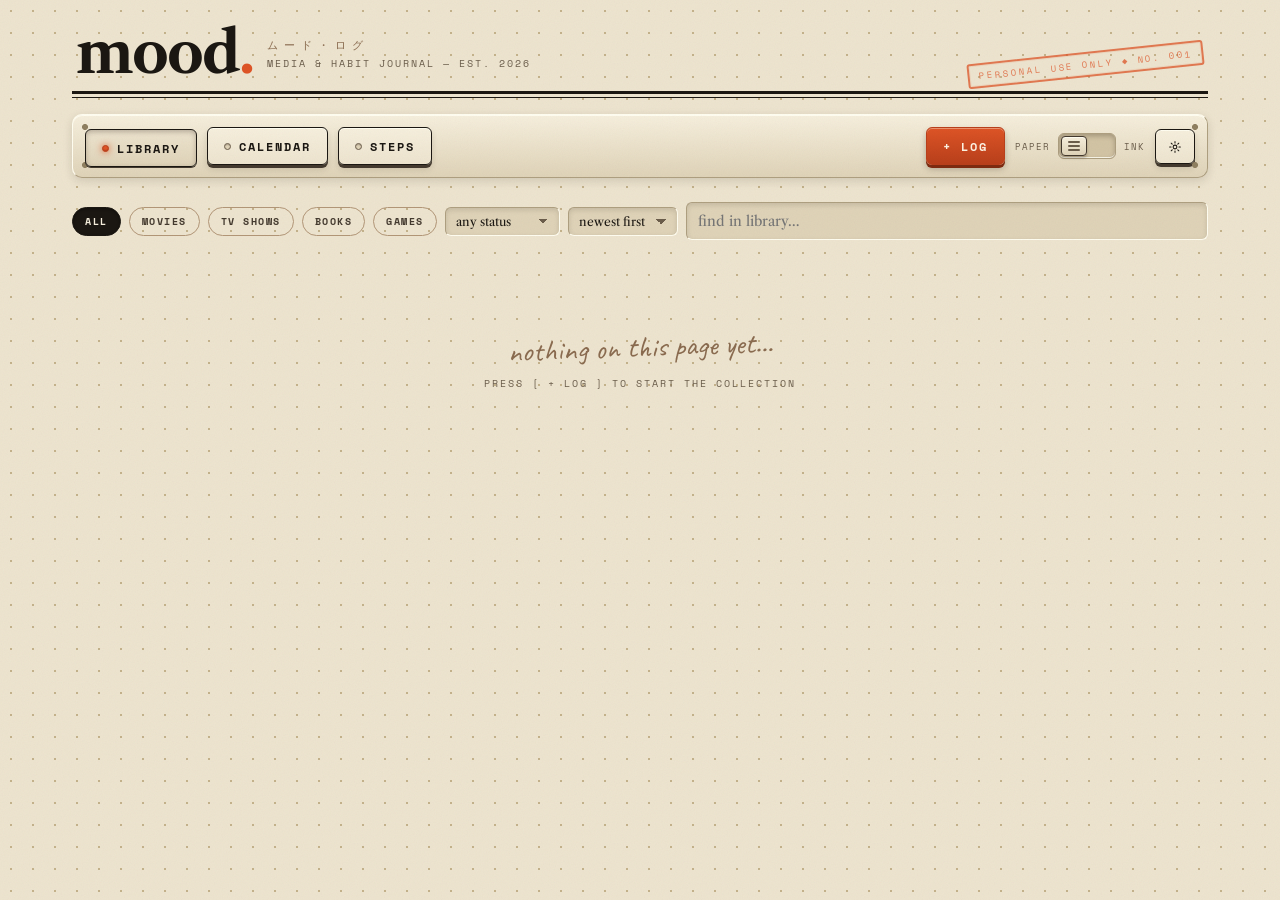
==== android/app/src/main/assets/mood.html @ c9f45a48 "mood: local baseline" ====
<!DOCTYPE html>
<html lang="en" data-theme="paper">
<head>
<meta charset="UTF-8">
<meta name="viewport" content="width=device-width, initial-scale=1.0, viewport-fit=cover">
<title>mood.</title>
<link rel="icon" href="data:image/svg+xml,%3Csvg xmlns='http://www.w3.org/2000/svg' viewBox='0 0 32 32'%3E%3Crect width='32' height='32' rx='6' fill='%23EDE4CF'/%3E%3Ccircle cx='16' cy='20' r='6' fill='%23DE5426'/%3E%3C/svg%3E">
<link rel="preconnect" href="https://fonts.googleapis.com">
<link rel="preconnect" href="https://fonts.gstatic.com" crossorigin>
<link href="https://fonts.googleapis.com/css2?family=Libre+Caslon+Text:ital,wght@0,400;0,700;1,400&family=Space+Mono:ital,wght@0,400;0,700;1,400&family=Caveat:wght@500;700&display=swap" rel="stylesheet">
<style>
/* ================================================================
   mood. — design system
   paper theme (default) + ink theme
   ================================================================ */
:root, [data-theme="paper"]{
  --bg:#EDE4CF; --bg-hi:#F6EFDD; --bg-lo:#DFD3B8; --bg-deep:#D2C4A4;
  --ink:#1B1712; --ink-2:#43392E; --ink-3:#6B5D4B;
  --line:#CDBD99; --dot:#C4B28B;
  --sepia:#8A6B4F; --sepia-2:#B29677; --sepia-3:#D8C9AC;
  --accent:#DE5426; --accent-2:#B93F1B; --accent-soft:rgba(222,84,38,.14);
  --hl:#EFC94C; --hl-2:#D9AF2E;
  --lcd-bg:#333D2C; --lcd-bg2:#2A3324; --lcd-fg:#C6E39A; --lcd-dim:#5F7048;
  --bev-hi:#FFFDF0; --bev-lo:#AE9F80; --screw:#8F7F60;
  --shadow:rgba(46,34,20,.28); --shadow-soft:rgba(46,34,20,.14);
  --card:#F2EAD6; --overlay:rgba(27,20,12,.55);
  --ok:#6B7A4C; --bad:#A8452E;
}
[data-theme="ink"]{
  --bg:#171310; --bg-hi:#231D16; --bg-lo:#100D0A; --bg-deep:#0B0908;
  --ink:#EADDC2; --ink-2:#CDBFA2; --ink-3:#9A8B70;
  --line:#3B3226; --dot:#403526;
  --sepia:#B08A61; --sepia-2:#8A6F51; --sepia-3:#57472F;
  --accent:#E86134; --accent-2:#C74A22; --accent-soft:rgba(232,97,52,.16);
  --hl:#C9A83B; --hl-2:#A88A28;
  --lcd-bg:#28301F; --lcd-bg2:#1E2517; --lcd-fg:#BEDC90; --lcd-dim:#55663D;
  --bev-hi:#3D3426; --bev-lo:#000000; --screw:#5C4E38;
  --shadow:rgba(0,0,0,.55); --shadow-soft:rgba(0,0,0,.3);
  --card:#1F1A13; --overlay:rgba(5,3,2,.7);
  --ok:#8A9A63; --bad:#C05A3E;
}

*{margin:0;padding:0;box-sizing:border-box}
html{-webkit-text-size-adjust:100%}
body{
  font-family:'Libre Caslon Text', Georgia, serif;
  background-color:var(--bg);
  background-image:radial-gradient(circle, var(--dot) 1px, transparent 1.4px);
  background-size:22px 22px;
  color:var(--ink);
  min-height:100vh;
  transition:background-color .35s, color .35s;
}
/* film grain overlay */
body::after{
  content:''; position:fixed; inset:0; z-index:999; pointer-events:none;
  background-image:url("data:image/svg+xml,%3Csvg xmlns='http://www.w3.org/2000/svg' width='260' height='260'%3E%3Cfilter id='n'%3E%3CfeTurbulence type='fractalNoise' baseFrequency='0.85' numOctaves='2' stitchTiles='stitch'/%3E%3C/filter%3E%3Crect width='260' height='260' filter='url(%23n)'/%3E%3C/svg%3E");
  opacity:.055; mix-blend-mode:multiply;
}
[data-theme="ink"] body::after{opacity:.09; mix-blend-mode:screen}

::selection{background:var(--accent); color:var(--bg-hi)}
.mono{font-family:'Space Mono', 'Courier New', monospace}
.hand{font-family:'Caveat', cursive}
.serif{font-family:'Libre Caslon Text', Georgia, serif}
button{font-family:inherit; color:inherit; cursor:pointer}
input,select,textarea{font-family:inherit; color:inherit}
img{-webkit-user-drag:none}

.app{max-width:1180px; margin:0 auto; padding:18px 22px 90px}

/* ================= masthead ================= */
.masthead{
  display:flex; align-items:flex-end; justify-content:space-between; gap:16px;
  padding:10px 4px 14px; border-bottom:3px solid var(--ink); position:relative;
}
.masthead::after{content:''; position:absolute; left:0; right:0; bottom:-7px; border-bottom:1px solid var(--ink)}
.brand{display:flex; align-items:flex-end; gap:14px; min-width:0}
.brand h1{
  font-size:clamp(38px,6vw,58px); line-height:.85; font-weight:700; letter-spacing:-2px;
}
.brand h1 .dot{color:var(--accent)}
.brand-meta{padding-bottom:6px}
.brand-meta .jp{font-family:'Space Mono',monospace; font-size:11px; letter-spacing:6px; color:var(--sepia); display:block}
.brand-meta .sub{font-family:'Space Mono',monospace; font-size:10px; letter-spacing:2px; text-transform:uppercase; color:var(--ink-3); display:block; margin-top:3px}
.masthead .stamp{
  font-family:'Space Mono',monospace; font-size:9px; letter-spacing:2px; text-transform:uppercase;
  border:2px solid var(--accent); color:var(--accent); border-radius:3px;
  padding:4px 9px; transform:rotate(-6deg); opacity:.75; white-space:nowrap;
  box-shadow:inset 0 0 0 1px var(--accent-soft);
}

/* ================= nav / keys ================= */
.deck{
  display:flex; align-items:center; gap:10px; flex-wrap:wrap;
  margin:20px 0 24px; padding:12px; position:relative;
  background:linear-gradient(180deg, var(--bg-hi), var(--bg-lo));
  border:1px solid var(--bev-lo); border-top-color:var(--bev-hi); border-left-color:var(--bev-hi);
  border-radius:10px; box-shadow:0 3px 10px var(--shadow-soft), inset 0 1px 0 var(--bev-hi);
}
.deck::before{
  content:''; position:absolute; inset:0; pointer-events:none; border-radius:10px;
  background-image:
    radial-gradient(circle 3.5px at 12px 12px, var(--screw) 2.6px, transparent 3.4px),
    radial-gradient(circle 3.5px at calc(100% - 12px) 12px, var(--screw) 2.6px, transparent 3.4px),
    radial-gradient(circle 3.5px at 12px calc(100% - 12px), var(--screw) 2.6px, transparent 3.4px),
    radial-gradient(circle 3.5px at calc(100% - 12px) calc(100% - 12px), var(--screw) 2.6px, transparent 3.4px);
}
.key{
  font-family:'Space Mono',monospace; font-size:12px; font-weight:700; letter-spacing:2px; text-transform:uppercase;
  padding:10px 16px 9px; border-radius:6px; border:1px solid var(--ink);
  background:linear-gradient(180deg, var(--bg-hi), var(--bg));
  box-shadow:0 3px 0 var(--ink-2), 0 4px 6px var(--shadow-soft), inset 0 1px 0 var(--bev-hi);
  display:inline-flex; align-items:center; gap:8px; user-select:none;
  transition:transform .05s, box-shadow .05s;
}
.key svg{width:14px;height:14px;flex:none}
.key:active{transform:translateY(3px); box-shadow:0 0 0 var(--ink-2), inset 0 2px 5px var(--shadow)}
.key .led{width:7px;height:7px;border-radius:50%;background:var(--bg-lo);border:1px solid var(--ink-3);box-shadow:inset 0 1px 1px var(--shadow); flex:none}
.key.on{
  transform:translateY(2px);
  background:linear-gradient(180deg, var(--bg), var(--bg-lo));
  box-shadow:0 1px 0 var(--ink-2), inset 0 2px 5px var(--shadow);
}
.key.on .led{background:var(--accent); border-color:var(--accent-2); box-shadow:0 0 7px var(--accent), inset 0 -1px 1px var(--accent-2)}
.key.accent{
  background:linear-gradient(180deg, var(--accent), var(--accent-2)); color:#FDF3E3;
  border-color:var(--accent-2); box-shadow:0 3px 0 #7E2A10, 0 4px 6px var(--shadow), inset 0 1px 0 rgba(255,240,220,.4);
}
.key.accent:active{transform:translateY(3px); box-shadow:0 0 0 #7E2A10, inset 0 2px 5px rgba(0,0,0,.35)}
.key.icon-only{padding:10px 12px 9px}
.spacer{flex:1}

/* theme switch */
.switch{
  display:flex; align-items:center; gap:8px; user-select:none; cursor:pointer;
  font-family:'Space Mono',monospace; font-size:9px; letter-spacing:1px; color:var(--ink-3); text-transform:uppercase;
}
.switch .track{
  width:58px; height:26px; border-radius:6px; position:relative;
  background:var(--bg-deep); border:1px solid var(--bev-lo);
  box-shadow:inset 0 2px 5px var(--shadow), inset 0 -1px 0 var(--bev-hi);
}
.switch .thumb{
  position:absolute; top:2px; left:2px; width:26px; height:20px; border-radius:4px;
  background:linear-gradient(180deg, var(--bg-hi), var(--bg-lo));
  border:1px solid var(--ink-2);
  box-shadow:0 2px 3px var(--shadow), inset 0 1px 0 var(--bev-hi);
  transition:left .18s cubic-bezier(.5,1.6,.5,1);
  display:flex;align-items:center;justify-content:center;
}
.switch .thumb::after{content:'';width:12px;height:2px;background:var(--ink-3);box-shadow:0 4px 0 var(--ink-3), 0 -4px 0 var(--ink-3);border-radius:1px}
[data-theme="ink"] .switch .thumb{left:28px}

/* ================= panels & cards ================= */
.panel{
  position:relative; border-radius:10px; padding:18px;
  background:linear-gradient(180deg, var(--bg-hi), var(--bg));
  border:1px solid var(--bev-lo); border-top-color:var(--bev-hi); border-left-color:var(--bev-hi);
  box-shadow:0 4px 14px var(--shadow-soft), inset 0 1px 0 var(--bev-hi);
}
.panel.screws::before{
  content:''; position:absolute; inset:0; pointer-events:none; border-radius:10px; z-index:1;
  background-image:
    radial-gradient(circle 3.5px at 11px 11px, var(--screw) 2.6px, transparent 3.4px),
    radial-gradient(circle 3.5px at calc(100% - 11px) 11px, var(--screw) 2.6px, transparent 3.4px),
    radial-gradient(circle 3.5px at 11px calc(100% - 11px), var(--screw) 2.6px, transparent 3.4px),
    radial-gradient(circle 3.5px at calc(100% - 11px) calc(100% - 11px), var(--screw) 2.6px, transparent 3.4px);
}
.inset{
  background:var(--bg-lo); border-radius:8px;
  border:1px solid var(--bev-lo); border-bottom-color:var(--bev-hi); border-right-color:var(--bev-hi);
  box-shadow:inset 0 2px 6px var(--shadow);
}
.section-label{
  font-family:'Space Mono',monospace; font-size:10px; font-weight:700; letter-spacing:3px; text-transform:uppercase;
  color:var(--ink-3); display:flex; align-items:center; gap:10px; margin-bottom:12px;
}
.section-label::after{content:''; flex:1; border-top:1px dashed var(--line)}
.section-label .tag{
  background:var(--ink); color:var(--bg-hi); padding:3px 8px; border-radius:3px; letter-spacing:2px;
}

/* LCD screen */
.lcd{
  font-family:'Space Mono',monospace; color:var(--lcd-fg);
  background:radial-gradient(120% 140% at 50% 0%, var(--lcd-bg), var(--lcd-bg2) 75%);
  border-radius:8px; border:2px solid var(--bg-deep);
  box-shadow:inset 0 3px 10px rgba(0,0,0,.6), inset 0 -1px 0 rgba(255,255,255,.06), 0 1px 0 var(--bev-hi);
  text-shadow:0 0 6px rgba(190,220,140,.5);
  position:relative; overflow:hidden;
}
.lcd::after{
  content:''; position:absolute; inset:0; pointer-events:none;
  background:repeating-linear-gradient(0deg, transparent 0 2px, rgba(0,0,0,.12) 2px 3px);
}
.lcd .dim{color:var(--lcd-dim); text-shadow:none}

/* generic buttons */
.btn{
  font-family:'Space Mono',monospace; font-size:11px; font-weight:700; letter-spacing:1.5px; text-transform:uppercase;
  padding:8px 14px; border-radius:5px; border:1px solid var(--ink);
  background:linear-gradient(180deg, var(--bg-hi), var(--bg));
  box-shadow:0 2px 0 var(--ink-2), inset 0 1px 0 var(--bev-hi);
  display:inline-flex; align-items:center; gap:7px;
}
.btn svg{width:13px;height:13px}
.btn:active{transform:translateY(2px); box-shadow:none}
.btn.primary{background:linear-gradient(180deg, var(--accent), var(--accent-2)); color:#FDF3E3; border-color:var(--accent-2); box-shadow:0 2px 0 #7E2A10, inset 0 1px 0 rgba(255,240,220,.4)}
.btn.ghost{background:transparent; border:1px dashed var(--sepia-2); box-shadow:none; color:var(--ink-2)}
.btn.ghost:active{background:var(--bg-lo)}
.btn.danger{color:var(--bad); border-color:var(--bad); box-shadow:0 2px 0 var(--bad)}
.btn:disabled{opacity:.45; pointer-events:none}

/* chips */
.chip{
  font-family:'Space Mono',monospace; font-size:10px; font-weight:700; letter-spacing:1.5px; text-transform:uppercase;
  padding:6px 12px; border-radius:20px; border:1px solid var(--sepia-2); background:transparent; color:var(--ink-2);
}
.chip.on{background:var(--ink); color:var(--bg-hi); border-color:var(--ink); box-shadow:inset 0 1px 3px rgba(0,0,0,.4)}
[data-theme="ink"] .chip.on{background:var(--ink); color:var(--bg)}

/* inputs */
.field{display:flex; flex-direction:column; gap:5px}
.field > label{font-family:'Space Mono',monospace; font-size:9px; font-weight:700; letter-spacing:2px; text-transform:uppercase; color:var(--ink-3)}
.input, textarea.input, select.input{
  font-size:14px; padding:9px 11px; border-radius:6px; outline:none;
  background:var(--bg-lo); color:var(--ink); border:1px solid var(--bev-lo); border-bottom-color:var(--bev-hi); border-right-color:var(--bev-hi);
  box-shadow:inset 0 2px 5px var(--shadow-soft);
}
.input:focus{border-color:var(--accent); box-shadow:inset 0 2px 5px var(--shadow-soft), 0 0 0 2px var(--accent-soft)}
textarea.input{
  font-family:'Caveat', cursive; font-size:19px; line-height:26px; min-height:130px; resize:vertical;
  background-image:repeating-linear-gradient(0deg, transparent 0 25px, var(--line) 25px 26px);
  background-attachment:local; padding-top:4px;
}
select.input{appearance:none; background-image:linear-gradient(45deg, transparent 50%, var(--ink-3) 50%), linear-gradient(135deg, var(--ink-3) 50%, transparent 50%); background-position:calc(100% - 16px) 50%, calc(100% - 11px) 50%; background-size:5px 5px; background-repeat:no-repeat}
input[type="date"].input{font-family:'Space Mono',monospace; font-size:12px}
input[type="number"].input{font-family:'Space Mono',monospace}

/* toast */
#toast{
  position:fixed; bottom:24px; left:50%; transform:translateX(-50%) translateY(120px); z-index:1200;
  font-family:'Space Mono',monospace; font-size:11px; letter-spacing:1px;
  background:var(--ink); color:var(--bg-hi); padding:11px 18px; border-radius:6px;
  box-shadow:0 6px 18px var(--shadow); transition:transform .25s cubic-bezier(.4,1.4,.6,1);
  max-width:88vw; text-align:center;
}
#toast.show{transform:translateX(-50%) translateY(0)}
[data-theme="ink"] #toast{background:var(--sepia); color:#14100C}

/* modal */
.modal-overlay{
  position:fixed; inset:0; z-index:1000; background:var(--overlay);
  background-image:radial-gradient(circle, rgba(0,0,0,.22) 1px, transparent 1.6px); background-size:5px 5px;
  display:none; align-items:flex-start; justify-content:center; padding:5vh 16px 4vh; overflow-y:auto;
}
.modal-overlay.open{display:flex}
.modal{
  width:min(660px, 100%); position:relative; border-radius:12px; padding:22px;
  background:linear-gradient(180deg, var(--bg-hi), var(--bg));
  border:1px solid var(--bev-lo); border-top-color:var(--bev-hi); border-left-color:var(--bev-hi);
  box-shadow:0 18px 50px rgba(0,0,0,.45), inset 0 1px 0 var(--bev-hi);
  animation:pop .18s cubic-bezier(.3,1.4,.6,1);
}
@keyframes pop{from{transform:translateY(14px) scale(.98); opacity:0}}
.modal-close{
  position:absolute; top:12px; right:12px; z-index:5;
  width:30px;height:30px; border-radius:5px; border:1px solid var(--ink);
  background:linear-gradient(180deg, var(--bg-hi), var(--bg)); box-shadow:0 2px 0 var(--ink-2);
  font-family:'Space Mono',monospace; font-weight:700; font-size:13px; line-height:1;
}
.modal-close:active{transform:translateY(2px); box-shadow:none}
.modal h2{font-size:22px; margin-bottom:4px; letter-spacing:-.5px; padding-right:36px}
.modal .modal-sub{font-family:'Space Mono',monospace; font-size:10px; letter-spacing:2px; text-transform:uppercase; color:var(--sepia); margin-bottom:16px}

/* util */
.row{display:flex; gap:10px; align-items:center; flex-wrap:wrap}
.grid2{display:grid; grid-template-columns:1fr 1fr; gap:12px}
.muted{color:var(--ink-3)}
.small{font-size:11px}
.hidden{display:none !important}
hr.tear{border:none; border-top:2px dashed var(--line); margin:16px 0}

/* ================= library ================= */
.lib-tools{display:flex; gap:8px; align-items:center; flex-wrap:wrap; margin-bottom:18px}
.lib-tools .search{flex:1; min-width:160px}
.lib-grid{display:grid; grid-template-columns:repeat(auto-fill, minmax(148px,1fr)); gap:20px 16px}
.media-card{position:relative; cursor:pointer; transition:transform .12s}
.media-card:hover{transform:translateY(-3px) rotate(-.4deg)}
.media-card .cover{
  position:relative; aspect-ratio:2/3; border-radius:4px; overflow:hidden;
  background:var(--bg-lo); border:1px solid var(--ink-2);
  box-shadow:3px 4px 0 var(--shadow-soft), 0 1px 0 var(--bev-hi);
}
.media-card .cover img{width:100%; height:100%; object-fit:cover; display:block; filter:sepia(.14) contrast(1.03) saturate(.92)}
.media-card .cover .ph{
  width:100%; height:100%; display:flex; flex-direction:column; align-items:center; justify-content:center; gap:8px;
  color:var(--sepia); background:repeating-linear-gradient(45deg, var(--bg-lo) 0 12px, var(--bg) 12px 24px);
}
.media-card .cover .ph .init{font-size:44px; font-weight:700; font-family:'Libre Caslon Text',serif}
.media-card .cover .ph svg{width:26px;height:26px;opacity:.7}
.media-card .tape{
  position:absolute; top:-7px; left:50%; transform:translateX(-50%) rotate(-2.5deg); z-index:2;
  width:64px; height:16px; background:var(--sepia-2); opacity:.5; border-radius:1px;
  box-shadow:0 1px 2px var(--shadow-soft);
}
.media-card .sig-badge{
  position:absolute; top:6px; right:6px; z-index:2;
  font-family:'Space Mono',monospace; font-size:12px; font-weight:700; line-height:1;
  background:var(--bg-hi); color:var(--ink); border:1px solid var(--ink);
  width:22px;height:22px; display:flex;align-items:center;justify-content:center; border-radius:3px;
  box-shadow:1px 2px 0 var(--shadow);
}
.media-card .sig-badge.done{background:var(--ink); color:var(--bg-hi)}
.media-card .sig-badge.active{color:var(--accent); border-color:var(--accent)}
.media-card .meta{padding:8px 2px 0}
.media-card .meta .t{font-size:13.5px; font-weight:700; line-height:1.25; display:-webkit-box; -webkit-line-clamp:2; -webkit-box-orient:vertical; overflow:hidden}
.media-card .meta .y{font-family:'Space Mono',monospace; font-size:10px; letter-spacing:1px; color:var(--ink-3); margin-top:3px; display:flex; align-items:center; gap:6px}
.media-card .meta .y svg{width:11px;height:11px;opacity:.7}
.media-card .prog{height:5px; margin-top:6px; border-radius:3px; background:var(--bg-lo); box-shadow:inset 0 1px 2px var(--shadow-soft); overflow:hidden}
.media-card .prog i{display:block; height:100%; background:var(--accent)}
.empty-state{text-align:center; padding:70px 20px; color:var(--ink-3)}
.empty-state .hand{font-size:30px; color:var(--sepia); transform:rotate(-2deg); display:inline-block}
.empty-state .mono{font-size:10px; letter-spacing:2px; text-transform:uppercase; margin-top:10px; display:block}

/* ================= calendar (shared month shell) ================= */
.month-head{display:flex; align-items:center; justify-content:space-between; gap:12px; margin-bottom:14px; flex-wrap:wrap}
.month-title{display:flex; align-items:baseline; gap:10px}
.month-title .m{font-size:clamp(26px,4vw,38px); font-weight:700; letter-spacing:1px; text-transform:uppercase}
.month-title .y{font-family:'Caveat',cursive; font-size:clamp(22px,3vw,30px); color:var(--accent); transform:rotate(-3deg)}
.nav-keys{display:flex; gap:8px}
.cal-wrap{overflow-x:auto}
.cal{min-width:660px}
.cal-dow{display:grid; grid-template-columns:repeat(7,1fr); border-bottom:2px solid var(--ink); margin-bottom:2px}
.cal-dow div{font-family:'Space Mono',monospace; font-size:10px; font-weight:700; letter-spacing:2px; text-transform:uppercase; color:var(--ink-3); padding:6px 8px}
.cal-week{position:relative; display:grid; grid-template-columns:repeat(7,1fr); border-bottom:1px solid var(--line)}
.cal-day{min-height:var(--week-h, 92px); padding:5px 7px; border-right:1px solid var(--line); position:relative}
.cal-day:first-child{border-left:1px solid var(--line)}
.cal-day .n{font-family:'Space Mono',monospace; font-size:11px; color:var(--ink-3)}
.cal-day.out{background:repeating-linear-gradient(45deg, transparent 0 7px, var(--shadow-soft) 7px 8px)}
.cal-day.out .n{opacity:.35}
.cal-day.today .n{
  background:var(--accent); color:#FDF3E3; font-weight:700;
  padding:1px 5px; border-radius:3px; box-shadow:0 1px 0 var(--accent-2);
}
.cal-bars{position:absolute; left:0; right:0; top:26px; bottom:2px; pointer-events:none}
.cal-bar{
  position:absolute; height:17px; border-radius:3px; pointer-events:auto; cursor:pointer;
  font-family:'Space Mono',monospace; font-size:9px; font-weight:700; letter-spacing:.5px; text-transform:uppercase;
  color:#FDF3E3; display:flex; align-items:center; padding:0 6px; overflow:hidden; white-space:nowrap;
  box-shadow:0 1px 2px var(--shadow), inset 0 1px 0 rgba(255,250,235,.25);
  background-image:repeating-linear-gradient(45deg, rgba(255,255,255,.06) 0 5px, transparent 5px 10px);
  text-overflow:ellipsis;
}
.cal-bar svg{width:10px;height:10px;margin-right:4px;flex:none}
.cal-bar.startcap{border-left:3px solid rgba(20,12,6,.35)}
.cal-bar.endcap{border-right:3px solid rgba(20,12,6,.35)}
.cal-bar.ongoing{border-right:2px dashed rgba(253,243,227,.6)}
.cal-bar:hover{filter:brightness(1.08)}
.cal-more{position:absolute; font-family:'Space Mono',monospace; font-size:9px; color:var(--ink-3); pointer-events:auto; cursor:pointer}
.cal-legend{display:flex; gap:14px; flex-wrap:wrap; margin-top:14px}
.cal-legend .lg{font-family:'Space Mono',monospace; font-size:10px; letter-spacing:1px; display:flex; align-items:center; gap:6px; color:var(--ink-2); cursor:pointer}
.cal-legend .lg i{width:14px; height:9px; border-radius:2px; display:inline-block; box-shadow:0 1px 1px var(--shadow-soft)}

/* ================= health ================= */
.health-top{display:grid; grid-template-columns:minmax(230px,300px) 1fr; gap:16px; margin-bottom:18px}
.pedometer{padding:16px; display:flex; flex-direction:column; gap:10px}
.pedometer .lcd{padding:14px 16px}
.pedometer .lcd .label{font-size:9px; letter-spacing:3px; text-transform:uppercase}
.pedometer .lcd .val{font-size:38px; font-weight:700; letter-spacing:1px; line-height:1.1}
.pedometer .lcd .goal{font-size:10px; letter-spacing:1px; margin-top:2px}
.pedometer .lcd .bar{height:8px; margin-top:8px; background:rgba(0,0,0,.35); border-radius:2px; overflow:hidden; box-shadow:inset 0 1px 2px rgba(0,0,0,.6)}
.pedometer .lcd .bar i{display:block;height:100%;background:var(--lcd-fg); box-shadow:0 0 6px var(--lcd-fg)}
.stat-row{display:grid; grid-template-columns:repeat(auto-fit,minmax(96px,1fr)); gap:8px}
.stat{padding:10px 8px; text-align:center}
.stat .v{font-family:'Space Mono',monospace; font-size:17px; font-weight:700}
.stat .k{font-family:'Space Mono',monospace; font-size:8.5px; letter-spacing:1.6px; text-transform:uppercase; color:var(--ink-3); margin-top:3px}
.dotgrid{display:grid; grid-template-columns:repeat(7,1fr); gap:6px}
.dotgrid .dh{font-family:'Space Mono',monospace; font-size:9px; font-weight:700; letter-spacing:1px; text-align:center; color:var(--ink-3); text-transform:uppercase; padding-bottom:2px}
.dotcell{aspect-ratio:1; display:flex; align-items:center; justify-content:center; cursor:pointer; position:relative}
.dotcell .c{
  width:78%; aspect-ratio:1; border-radius:50%;
  border:1.6px solid var(--sepia-2); background:transparent;
  transition:transform .1s; position:relative; display:flex; align-items:center; justify-content:center;
}
.dotcell:hover .c{transform:scale(1.12)}
.dotcell.blank .c{border-style:dotted; opacity:.55}
.dotcell.out{visibility:hidden}
.dotcell .n{position:absolute; font-family:'Space Mono',monospace; font-size:8px; color:var(--ink-3); top:-2px; right:2px}
.dotcell.today .c{border-color:var(--accent); box-shadow:0 0 0 2px var(--accent-soft)}
.dotcell .pct{position:absolute; inset:3px; border-radius:50%}
.dotcell.hit .c{border-color:var(--ink)}
.dotcell.hit .pct{background:var(--ink) !important}
.dotcell.hit .c::after{content:'✕'; position:relative; z-index:2; font-family:'Space Mono',monospace; font-size:10px; font-weight:700; color:var(--bg-hi)}
.health-cols{display:grid; grid-template-columns:1fr 1fr; gap:26px; align-items:start}
.stepchart{display:flex; align-items:flex-end; gap:2.5px; height:190px; padding:10px 10px 4px}
.stepchart .col{flex:1; display:flex; flex-direction:column; align-items:center; gap:4px; height:100%; justify-content:flex-end; cursor:pointer; min-width:0}
.stepchart .bar{
  width:100%; border-radius:2px 2px 0 0; background:var(--hl);
  box-shadow:inset -2px 0 0 var(--hl-2); min-height:2px;
  background-image:repeating-linear-gradient(0deg, rgba(255,255,255,.14) 0 3px, transparent 3px 7px);
}
.stepchart .col.goalhit .bar{background:var(--accent); box-shadow:inset -2px 0 0 var(--accent-2)}
.stepchart .col .d{font-family:'Space Mono',monospace; font-size:7.5px; color:var(--ink-3)}
.stepchart .col:hover .bar{filter:brightness(1.1)}
.goal-line{position:relative}
.walk-list{margin-top:14px}
.walk-item{display:flex; justify-content:space-between; gap:10px; padding:7px 4px; border-bottom:1px dashed var(--line); font-size:13px}
.walk-item .mono{font-size:10.5px; color:var(--ink-3)}

/* ================= add flow / detail ================= */
.type-tiles{display:grid; grid-template-columns:repeat(auto-fit,minmax(110px,1fr)); gap:10px}
.type-tile{
  padding:16px 8px 13px; border-radius:8px; border:1px solid var(--ink); text-align:center;
  background:linear-gradient(180deg, var(--bg-hi), var(--bg));
  box-shadow:0 3px 0 var(--ink-2), inset 0 1px 0 var(--bev-hi);
  display:flex; flex-direction:column; align-items:center; gap:8px;
}
.type-tile svg{width:26px;height:26px}
.type-tile span{font-family:'Space Mono',monospace; font-size:10px; font-weight:700; letter-spacing:2px; text-transform:uppercase}
.type-tile:active{transform:translateY(3px); box-shadow:none}
.type-tile:hover{color:var(--accent)}
.result-list{display:flex; flex-direction:column; gap:8px; max-height:380px; overflow-y:auto; padding:2px}
.result-item{
  display:flex; gap:12px; align-items:center; padding:8px; border-radius:8px; cursor:pointer;
  border:1px dashed var(--sepia-2); background:var(--card);
}
.result-item:hover{border-style:solid; border-color:var(--accent); background:var(--bg-hi)}
.result-item img, .result-item .ph{width:44px; height:62px; object-fit:cover; border-radius:3px; border:1px solid var(--ink-2); background:var(--bg-lo); flex:none; display:flex;align-items:center;justify-content:center; color:var(--sepia)}
.result-item .t{font-weight:700; font-size:14px; line-height:1.25}
.result-item .s{font-family:'Space Mono',monospace; font-size:10px; color:var(--ink-3); margin-top:2px; letter-spacing:.5px}
.detail-head{display:flex; gap:18px}
.detail-head .cover{width:128px; flex:none; aspect-ratio:2/3; border-radius:4px; overflow:hidden; border:1px solid var(--ink-2); box-shadow:4px 5px 0 var(--shadow-soft); background:var(--bg-lo); position:relative}
.detail-head .cover img{width:100%;height:100%;object-fit:cover; filter:sepia(.14) contrast(1.03) saturate(.92)}
.detail-head .cover .ph{width:100%;height:100%;display:flex;align-items:center;justify-content:center;color:var(--sepia)}
.detail-head .cover .ph svg{width:34px;height:34px}
.detail-info{flex:1; min-width:0}
.detail-info h2{font-size:24px; line-height:1.1; margin-bottom:2px}
.detail-info .byline{font-family:'Caveat',cursive; font-size:20px; color:var(--sepia); margin-bottom:8px}
.detail-info .mono-row{font-family:'Space Mono',monospace; font-size:10px; letter-spacing:1.5px; text-transform:uppercase; color:var(--ink-3); display:flex; gap:12px; flex-wrap:wrap; margin-bottom:10px}
.rating{display:flex; gap:5px; margin:6px 0 2px}
.rating button{background:none; border:none; padding:2px; line-height:1}
.rating .rdot{width:15px;height:15px;border-radius:50%; border:1.6px solid var(--sepia); display:block}
.rating button.on .rdot{background:var(--accent); border-color:var(--accent-2)}
.gauge{height:16px; border-radius:8px; background:var(--bg-lo); box-shadow:inset 0 2px 4px var(--shadow); overflow:hidden; position:relative}
.gauge i{display:block; height:100%; background:linear-gradient(180deg, var(--accent), var(--accent-2)); border-radius:8px; box-shadow:inset 0 1px 0 rgba(255,240,220,.4); transition:width .3s}
.gauge span{position:absolute; inset:0; display:flex; align-items:center; justify-content:center; font-family:'Space Mono',monospace; font-size:9px; font-weight:700; letter-spacing:1px; color:var(--ink)}
.season{border:1px solid var(--line); border-radius:8px; margin-bottom:8px; overflow:hidden; background:var(--card)}
.season-head{
  display:flex; align-items:center; gap:10px; padding:9px 12px; cursor:pointer; user-select:none;
  font-family:'Space Mono',monospace; font-size:11px; font-weight:700; letter-spacing:1.5px; text-transform:uppercase;
}
.season-head .mini-gauge{flex:1; height:6px; border-radius:3px; background:var(--bg-lo); overflow:hidden; box-shadow:inset 0 1px 2px var(--shadow-soft)}
.season-head .mini-gauge i{display:block;height:100%;background:var(--accent)}
.season-head .cnt{color:var(--ink-3); font-size:10px}
.season-head .caret{transition:transform .15s; font-size:10px}
.season.open .caret{transform:rotate(90deg)}
.season-eps{display:none; padding:4px 12px 10px; border-top:1px dashed var(--line)}
.season.open .season-eps{display:block}
.ep{display:flex; align-items:center; gap:9px; padding:4px 0; font-size:13px; cursor:pointer; user-select:none}
.ep .box{
  width:15px; height:15px; flex:none; border:1.6px solid var(--ink-2); border-radius:2px; position:relative;
  background:var(--bg-hi);
}
.ep.watched .box::after{
  content:'✕'; position:absolute; inset:0; display:flex; align-items:center; justify-content:center;
  font-family:'Space Mono',monospace; font-weight:700; font-size:12px; color:var(--accent);
}
.ep.watched .name{color:var(--ink-3); text-decoration:line-through; text-decoration-color:var(--sepia-2)}
.ep .num{font-family:'Space Mono',monospace; font-size:9.5px; color:var(--ink-3); width:34px; flex:none}
.season-actions{padding:2px 0 6px; display:flex; gap:8px}
.notes-view{font-family:'Caveat',cursive; font-size:19px; line-height:26px; white-space:pre-wrap; color:var(--ink-2); padding:4px 2px; background-image:repeating-linear-gradient(0deg, transparent 0 25px, var(--line) 25px 26px)}
.cover-edit{display:flex; gap:10px; align-items:flex-start}
.cover-edit .cover-prev{width:74px; aspect-ratio:2/3; border-radius:4px; border:1px solid var(--ink-2); object-fit:cover; background:var(--bg-lo)}

/* settings */
.set-block{margin-bottom:18px}
.keyrow{display:grid; grid-template-columns:1fr auto; gap:8px; align-items:end}
.filelabel input{display:none}

/* responsive — mobile / apk */
@media (max-width:720px){
  .app{padding:10px 12px calc(104px + env(safe-area-inset-bottom))}
  .masthead{padding:6px 2px 10px}
  .masthead .stamp{display:none}
  .brand h1{font-size:40px}
  .brand-meta .jp{letter-spacing:4px; font-size:10px}

  /* deck becomes a fixed bottom hardware bar */
  .deck{
    position:fixed; bottom:0; left:0; right:0; z-index:900; margin:0;
    border-radius:14px 14px 0 0; border-bottom:none;
    padding:10px 10px calc(10px + env(safe-area-inset-bottom));
    gap:6px; flex-wrap:nowrap; align-items:stretch;
    box-shadow:0 -6px 18px var(--shadow);
  }
  .deck::before{border-radius:14px 14px 0 0; background-image:
    radial-gradient(circle 3.5px at 12px 10px, var(--screw) 2.6px, transparent 3.4px),
    radial-gradient(circle 3.5px at calc(100% - 12px) 10px, var(--screw) 2.6px, transparent 3.4px)}
  .deck .spacer{display:none}
  .key{padding:11px 6px 10px; font-size:9.5px; letter-spacing:.6px; gap:5px; justify-content:center}
  .key[data-view]{flex:1; min-width:0}
  .key .led{width:6px;height:6px}
  #btn-add{flex:0 0 auto; padding:11px 12px 10px}
  .switch{flex:0 0 auto}
  .switch span{display:none}
  .switch .track{width:46px}
  [data-theme="ink"] .switch .thumb{left:16px}
  #btn-settings{flex:0 0 auto}

  /* library */
  .lib-grid{grid-template-columns:repeat(auto-fill,minmax(104px,1fr)); gap:16px 10px}
  .media-card .meta .t{font-size:12px}
  .media-card .tape{width:48px; height:13px}
  .lib-tools{gap:6px}
  .lib-tools .search{min-width:130px}

  /* calendar */
  .month-title .m{font-size:24px}
  .cal{min-width:560px}
  .cal-day{padding:3px 4px}
  .cal-day .n{font-size:10px}
  .cal-bar{height:15px; font-size:8px; padding:0 4px}
  .cal-bar svg{width:9px;height:9px;margin-right:3px}

  /* health */
  .health-top{grid-template-columns:1fr}
  .health-cols{grid-template-columns:1fr; gap:18px}
  .stepchart{height:140px; gap:1.5px}
  .pedometer .lcd .val{font-size:32px}
  .stat .v{font-size:15px}

  /* modals become full sheets */
  .modal-overlay{padding:0; align-items:stretch}
  .modal{width:100%; min-height:100dvh; border-radius:0; padding:18px 14px calc(28px + env(safe-area-inset-bottom)); animation:none}
  .modal-close{top:14px; right:14px; width:34px; height:34px}
  .grid2{grid-template-columns:1fr}
  .type-tiles{grid-template-columns:1fr 1fr}
  .detail-head{gap:14px}
  .detail-head .cover{width:96px}
  .detail-info h2{font-size:20px}
  .input, select.input{font-size:16px}
  .result-list{max-height:none}

  /* toast rides above the deck */
  #toast{bottom:calc(96px + env(safe-area-inset-bottom))}
}
@media (max-width:390px){
  .brand h1{font-size:34px}
  .brand-meta .sub{display:none}
  .lib-grid{grid-template-columns:repeat(3,1fr)}
}
</style>
</head>
<body>
<div class="app" id="app">
<header class="masthead">
  <div class="brand">
    <h1>mood<span class="dot">.</span></h1>
    <div class="brand-meta">
      <span class="jp">ムード・ログ</span>
      <span class="sub">media &amp; habit journal — est. 2026</span>
    </div>
  </div>
  <div class="stamp">personal use only ◆ no. 001</div>
</header>

<nav class="deck" id="deck">
  <button class="key on" data-view="library" id="tab-library"><span class="led"></span>Library</button>
  <button class="key" data-view="calendar" id="tab-calendar"><span class="led"></span>Calendar</button>
  <button class="key" data-view="health" id="tab-health"><span class="led"></span>Steps</button>
  <div class="spacer"></div>
  <button class="key accent" id="btn-add">+ Log</button>
  <div class="switch" id="theme-switch" title="paper / ink">
    <span>paper</span>
    <div class="track"><div class="thumb"></div></div>
    <span>ink</span>
  </div>
  <button class="key icon-only" id="btn-settings" title="settings" aria-label="settings"></button>
</nav>

<main id="view-library" class="view"></main>
<main id="view-calendar" class="view hidden"></main>
<main id="view-health" class="view hidden"></main>

<div class="modal-overlay" id="modal-overlay">
  <div class="modal" id="modal">
    <button class="modal-close" id="modal-close">✕</button>
    <div id="modal-body"></div>
  </div>
</div>
</div>
<div id="toast" class="mono"></div>
<script>
'use strict';
/* ============ icons ============ */
const I = (p, vb='0 0 24 24') => `<svg viewBox="${vb}" fill="none" stroke="currentColor" stroke-width="1.8" stroke-linecap="round" stroke-linejoin="round">${p}</svg>`;
const ICONS = {
  movie: I('<rect x="2.5" y="4.5" width="19" height="15" rx="2"/><path d="M2.5 9h19M7 4.5 9.5 9M12 4.5 14.5 9M17 4.5 19.5 9"/>'),
  tv: I('<rect x="2.5" y="6.5" width="19" height="13" rx="2"/><path d="m8 2.5 4 4 4-4"/><path d="M17.5 10.5v.01M17.5 14v.01"/><path d="M6 10.2h7M6 13.5h5"/>'),
  book: I('<path d="M4 4.5A2.5 2.5 0 0 1 6.5 2H20v17.5H6.5A2.5 2.5 0 0 0 4 22z"/><path d="M4 19.5A2.5 2.5 0 0 1 6.5 17H20"/><path d="M9 7h7"/>'),
  game: I('<path d="M6.5 7h11a4.5 4.5 0 0 1 4.4 5.4l-.8 4.2a2.8 2.8 0 0 1-4.9 1.2L14.6 16H9.4l-1.6 1.8a2.8 2.8 0 0 1-4.9-1.2l-.8-4.2A4.5 4.5 0 0 1 6.5 7z"/><path d="M8 10.5v3M6.5 12h3"/><path d="M16 11v.01M18 13v.01"/>'),
  gear: I('<circle cx="12" cy="12" r="3.2"/><path d="M12 2.8v2.4M12 18.8v2.4M2.8 12h2.4M18.8 12h2.4M5.5 5.5l1.7 1.7M16.8 16.8l1.7 1.7M18.5 5.5l-1.7 1.7M7.2 16.8l-1.7 1.7"/>'),
  cal: I('<rect x="3" y="4.5" width="18" height="17" rx="2"/><path d="M3 9.5h18M8 2.5v4M16 2.5v4"/>'),
  foot: I('<path d="M7.5 3.5c2 0 3 1.8 3 4 0 1.8-.7 3-.7 4.4 0 1.3.9 2.1 2.2 2.1"/><path d="M9 17c-1.8.4-3.4-.4-3.9-2.2-.4-1.5.2-2.8.2-4.3C5.3 7 5.6 4 7.5 3.5z" fill="currentColor" stroke="none" opacity=".2"/><circle cx="7" cy="19.5" r="1.7"/><path d="M16.5 6.5c-2 .3-2.8 2.2-2.5 4.3.2 1.7 1 2.8 1.2 4.2"/><circle cx="17.5" cy="19" r="1.7"/>'),
  search: I('<circle cx="10.5" cy="10.5" r="6.5"/><path d="m15.5 15.5 5 5"/>'),
  dl: I('<path d="M12 3v11M7.5 10 12 14.5 16.5 10"/><path d="M4 17.5v2A1.5 1.5 0 0 0 5.5 21h13a1.5 1.5 0 0 0 1.5-1.5v-2"/>'),
  ul: I('<path d="M12 14.5V3.5M7.5 8 12 3.5 16.5 8"/><path d="M4 17.5v2A1.5 1.5 0 0 0 5.5 21h13a1.5 1.5 0 0 0 1.5-1.5v-2"/>'),
  left: I('<path d="m14.5 5.5-6.5 6.5 6.5 6.5"/>'),
  right: I('<path d="m9.5 5.5 6.5 6.5-6.5 6.5"/>'),
  refresh: I('<path d="M20 8.5A8.5 8.5 0 1 0 21 12"/><path d="M21 3.5v5h-5"/>'),
  trash: I('<path d="M4.5 6.5h15M9.5 6V4.5A1.5 1.5 0 0 1 11 3h2a1.5 1.5 0 0 1 1.5 1.5V6M6.5 6.5 7.5 21h9l1-14.5"/>'),
  edit: I('<path d="M4 20h4.5L20 8.5a2.1 2.1 0 0 0-3-3L5.5 17z"/><path d="m14.5 8 1.5 1.5"/>'),
};

/* ============ utils ============ */
const $ = (s, el=document) => el.querySelector(s);
const $$ = (s, el=document) => [...el.querySelectorAll(s)];
const esc = s => String(s ?? '').replace(/[&<>"']/g, c => ({'&':'&amp;','<':'&lt;','>':'&gt;','"':'&quot;',"'":'&#39;'}[c]));
const uid = () => (crypto.randomUUID ? crypto.randomUUID() : 'id-' + Date.now() + '-' + Math.random().toString(36).slice(2,9));
const pad2 = n => String(n).padStart(2,'0');
const dateStr = d => `${d.getFullYear()}-${pad2(d.getMonth()+1)}-${pad2(d.getDate())}`;
const todayStr = () => dateStr(new Date());
const parseDate = s => { const [y,m,d] = s.split('-').map(Number); return new Date(y, m-1, d); };
const addDays = (d, n) => { const x = new Date(d); x.setDate(x.getDate()+n); return x; };
const MONTHS = ['January','February','March','April','May','June','July','August','September','October','November','December'];
const fmtNice = s => { if(!s) return '—'; const d = parseDate(s); return `${d.getDate()} ${MONTHS[d.getMonth()].slice(0,3)} ${d.getFullYear()}`; };
const fmtNum = n => Number(n||0).toLocaleString('en-US');
const debounce = (fn, ms) => { let t; return (...a) => { clearTimeout(t); t = setTimeout(() => fn(...a), ms); }; };
const clamp = (v,a,b) => Math.max(a, Math.min(b, v));
// broken cover image → try fallback url, else hide (paper placeholder shows through)
window.imgFb = img => { if (img.dataset.fb){ img.src = img.dataset.fb; img.removeAttribute('data-fb'); } else img.style.display = 'none'; };

const TYPES = {
  movie: { label:'Movie',  plural:'Movies', icon:ICONS.movie },
  tv:    { label:'TV Show',plural:'TV Shows', icon:ICONS.tv },
  book:  { label:'Book',   plural:'Books', icon:ICONS.book },
  game:  { label:'Game',   plural:'Games', icon:ICONS.game },
};
const STATUS = {
  planned: { sig:'○', label:'planned' },
  active:  { sig:'→', label:'in progress' },
  done:    { sig:'✕', label:'finished' },
  dropped: { sig:'~', label:'dropped' },
};
const PALETTE = ['#B3542E','#8C6D3F','#67754A','#4F6E72','#7D5875','#96852F','#5E5A8C','#A84B4B','#3F7059','#8A5A38'];

/* ============ store ============ */
const LS_KEY = 'mood.journal.v1';
const DEFAULTS = () => ({
  version: 1,
  settings: { theme:'paper', tmdbKey:'', rawgKey:'', stepGoal:8000 },
  media: [],          // entries
  health: {},         // 'YYYY-MM-DD' -> {steps, walkMin, walkKm}
});
let db = DEFAULTS();
try {
  const raw = localStorage.getItem(LS_KEY);
  if (raw) { const parsed = JSON.parse(raw); db = Object.assign(DEFAULTS(), parsed); db.settings = Object.assign(DEFAULTS().settings, parsed.settings||{}); }
} catch(e) { console.warn('load failed', e); }

const persist = debounce(() => {
  try { localStorage.setItem(LS_KEY, JSON.stringify(db)); }
  catch(e) { toast('⚠ could not save — storage full?'); }
  try { if (typeof nativeExport === 'function') nativeExport(); } catch(_){}
}, 250);
const save = () => persist();

let nextColor = db.media.length;
const pickColor = () => PALETTE[(nextColor++) % PALETTE.length];

/* ui state (not persisted) */
const now = new Date();
const ui = {
  view: 'library',
  filterType: 'all', filterStatus: 'all', search: '', sort: 'added',
  cal: { y: now.getFullYear(), m: now.getMonth() },
  health: { y: now.getFullYear(), m: now.getMonth() },
};

/* ============ toast / modal ============ */
let toastT;
function toast(msg){
  const el = $('#toast'); el.textContent = msg; el.classList.add('show');
  clearTimeout(toastT); toastT = setTimeout(() => el.classList.remove('show'), 2600);
}
function openModal(html){
  $('#modal-body').innerHTML = html;
  $('#modal-overlay').classList.add('open');
  document.body.style.overflow = 'hidden';
}
function closeModal(){
  $('#modal-overlay').classList.remove('open');
  $('#modal-body').innerHTML = '';
  document.body.style.overflow = '';
}
$('#modal-close').addEventListener('click', closeModal);
$('#modal-overlay').addEventListener('mousedown', e => { if (e.target === e.currentTarget) closeModal(); });
document.addEventListener('keydown', e => { if (e.key === 'Escape') closeModal(); });

/* ============ theme + nav ============ */
function applyTheme(){ document.documentElement.dataset.theme = db.settings.theme; }
$('#theme-switch').addEventListener('click', () => {
  db.settings.theme = db.settings.theme === 'paper' ? 'ink' : 'paper';
  applyTheme(); save();
});
function switchView(v){
  ui.view = v;
  $$('.deck .key[data-view]').forEach(k => k.classList.toggle('on', k.dataset.view === v));
  $$('.view').forEach(el => el.classList.add('hidden'));
  $(`#view-${v}`).classList.remove('hidden');
  render();
}
$$('.deck .key[data-view]').forEach(k => k.addEventListener('click', () => switchView(k.dataset.view)));

function render(){
  if (ui.view === 'library') renderLibrary();
  else if (ui.view === 'calendar') renderCalendar();
  else renderHealth();
}

/* ============ backup ============ */
function exportJSON(){
  const blob = new Blob([JSON.stringify(db, null, 2)], {type:'application/json'});
  const a = document.createElement('a');
  a.href = URL.createObjectURL(blob);
  a.download = `mood-backup-${todayStr()}.json`;
  a.click(); URL.revokeObjectURL(a.href);
  toast('backup exported ✕');
}
function importJSON(file){
  const r = new FileReader();
  r.onload = () => {
    try {
      const parsed = JSON.parse(r.result);
      if (!parsed || !Array.isArray(parsed.media)) throw new Error('not a mood backup');
      db = Object.assign(DEFAULTS(), parsed);
      db.settings = Object.assign(DEFAULTS().settings, parsed.settings||{});
      applyTheme(); save(); closeModal(); render();
      toast(`imported ${db.media.length} entries ✕`);
    } catch(e) { toast('⚠ import failed: ' + e.message); }
  };
  r.readAsText(file);
}
/* ============ cover-fetch APIs ============ */
async function fetchJSON(url, ms=9000){
  const ctl = new AbortController();
  const t = setTimeout(() => ctl.abort(), ms);
  try {
    const res = await fetch(url, { signal: ctl.signal });
    if (!res.ok) throw new Error('HTTP ' + res.status);
    return await res.json();
  } finally { clearTimeout(t); }
}
const yearOf = s => (s && String(s).match(/\d{4}/)) ? String(s).match(/\d{4}/)[0] : '';

async function searchMedia(type, q){
  q = q.trim(); if (!q) return [];
  if (type === 'movie'){
    if (db.settings.tmdbKey){
      const d = await fetchJSON(`https://api.themoviedb.org/3/search/movie?api_key=${encodeURIComponent(db.settings.tmdbKey)}&query=${encodeURIComponent(q)}`);
      return (d.results||[]).slice(0,12).map(r => ({
        title:r.title, year:yearOf(r.release_date), sub:'TMDB',
        cover:r.poster_path ? `https://image.tmdb.org/t/p/w500${r.poster_path}` : '', creator:'',
      }));
    }
    const d = await fetchJSON(`https://itunes.apple.com/search?term=${encodeURIComponent(q)}&media=movie&entity=movie&limit=12`);
    return (d.results||[]).map(r => ({
      title:r.trackName, year:yearOf(r.releaseDate), sub:r.primaryGenreName||'film',
      cover:(r.artworkUrl100||'').replace('100x100bb','600x600bb'), creator:r.artistName||'',
    }));
  }
  if (type === 'tv'){
    const d = await fetchJSON(`https://api.tvmaze.com/search/shows?q=${encodeURIComponent(q)}`);
    return (d||[]).slice(0,12).map(x => ({
      title:x.show.name, year:yearOf(x.show.premiered),
      sub:(x.show.network?.name || x.show.webChannel?.name || (x.show.genres||[]).join(' · ') || 'tv'),
      cover:x.show.image ? (x.show.image.original || x.show.image.medium) : '',
      creator:'', tvmazeId:x.show.id,
    }));
  }
  if (type === 'book'){
    const d = await fetchJSON(`https://openlibrary.org/search.json?q=${encodeURIComponent(q)}&limit=12&fields=title,author_name,first_publish_year,cover_i,number_of_pages_median`);
    return (d.docs||[]).map(r => ({
      title:r.title, year:r.first_publish_year ? String(r.first_publish_year) : '',
      sub:(r.author_name||[]).slice(0,2).join(', ') || 'book',
      cover:r.cover_i ? `https://covers.openlibrary.org/b/id/${r.cover_i}-L.jpg` : '',
      creator:(r.author_name||[])[0] || '', pagesTotal:r.number_of_pages_median || 0,
    }));
  }
  if (type === 'game'){
    if (db.settings.rawgKey){
      try {
        const d = await fetchJSON(`https://api.rawg.io/api/games?key=${encodeURIComponent(db.settings.rawgKey)}&search=${encodeURIComponent(q)}&page_size=12`);
        return (d.results||[]).map(r => ({
          title:r.name, year:yearOf(r.released), sub:(r.platforms||[]).slice(0,3).map(p=>p.platform.name).join(' · ') || 'game',
          cover:r.background_image || '', creator:'',
        }));
      } catch(_){ /* bad key or rawg down — fall through to keyless sources */ }
    }
    // keyless: cheapshark (steam covers) + wikipedia (console exclusives), merged
    const [cs, wp] = await Promise.allSettled([
      fetchJSON(`https://www.cheapshark.com/api/1.0/games?title=${encodeURIComponent(q)}&limit=10`),
      fetchJSON(`https://en.wikipedia.org/w/api.php?action=query&generator=search&gsrsearch=${encodeURIComponent(q + ' video game')}&gsrlimit=6&prop=pageimages%7Cpageterms&piprop=thumbnail&pithumbsize=600&format=json&origin=*`),
    ]);
    const out = [], seen = new Set();
    if (cs.status === 'fulfilled' && Array.isArray(cs.value)) cs.value.forEach(r => {
      if (!r.external) return;
      const k = r.external.toLowerCase(); if (seen.has(k)) return; seen.add(k);
      out.push({
        title:r.external, year:'', sub:'steam', creator:'',
        cover:r.steamAppID ? `https://cdn.cloudflare.steamstatic.com/steam/apps/${r.steamAppID}/library_600x900_2x.jpg` : (r.thumb || ''),
        coverFallback:r.thumb || '',
      });
    });
    if (wp.status === 'fulfilled'){
      Object.values(wp.value?.query?.pages || {})
        .sort((a,b) => (a.index||0) - (b.index||0))
        .forEach(p => {
          const title = (p.title || '').replace(/\s*\([^)]*video game[^)]*\)\s*/i, '').trim();
          const k = title.toLowerCase(); if (!title || seen.has(k)) return; seen.add(k);
          const desc = p.terms?.description?.[0] || '';
          out.push({ title, year:yearOf(desc), sub:desc || 'wikipedia', creator:'', cover:p.thumbnail?.source || '', coverFallback:'' });
        });
    }
    return out;
  }
  return [];
}

async function fetchSeasons(tvmazeId){
  const eps = await fetchJSON(`https://api.tvmaze.com/shows/${tvmazeId}/episodes`);
  const bySeason = {};
  (eps||[]).forEach(e => {
    (bySeason[e.season] = bySeason[e.season] || []).push({ n:e.number, name:e.name || ('Episode ' + e.number), watched:false });
  });
  return Object.keys(bySeason).sort((a,b)=>a-b).map(s => ({ n:+s, episodes:bySeason[s] }));
}

function resizeImage(file, cb){
  const r = new FileReader();
  r.onload = () => {
    const img = new Image();
    img.onload = () => {
      const w = Math.min(500, img.width), h = Math.round(img.height * w / img.width);
      const c = document.createElement('canvas'); c.width = w; c.height = h;
      c.getContext('2d').drawImage(img, 0, 0, w, h);
      cb(c.toDataURL('image/jpeg', .82));
    };
    img.src = r.result;
  };
  r.readAsDataURL(file);
}

/* ============ add flow ============ */
$('#btn-add').addEventListener('click', () => addFlowStep1());

function addFlowStep1(){
  openModal(`
    <h2>New entry</h2>
    <div class="modal-sub">what did you start?</div>
    <div class="type-tiles">
      ${Object.entries(TYPES).map(([k,t]) => `<button class="type-tile" data-type="${k}">${t.icon}<span>${t.label}</span></button>`).join('')}
    </div>`);
  $$('#modal-body .type-tile').forEach(b => b.addEventListener('click', () => addFlowStep2(b.dataset.type)));
}

function addFlowStep2(type){
  const t = TYPES[type];
  openModal(`
    <h2>Add ${t.label.toLowerCase()}</h2>
    <div class="modal-sub">search the archives — covers fetch automatically</div>
    <div class="row" style="margin-bottom:12px">
      <input class="input" id="q" style="flex:1" placeholder="title…" autocomplete="off">
      <button class="btn primary" id="go">${ICONS.search} search</button>
    </div>
    <div id="results"></div>
    <hr class="tear">
    <div class="row" style="justify-content:space-between">
      <button class="btn ghost" id="manual">✎ enter manually</button>
      <button class="btn ghost" id="back">← back</button>
    </div>`);
  const doSearch = async () => {
    const q = $('#q').value.trim(); if (!q) return;
    const box = $('#results');
    box.innerHTML = `<div class="mono muted small" style="padding:14px 4px">searching…</div>`;
    try {
      const results = await searchMedia(type, q);
      if (!results.length){ box.innerHTML = `<div class="mono muted small" style="padding:14px 4px">nothing found — try another spelling, or enter manually.</div>`; return; }
      box.innerHTML = `<div class="result-list">${results.map((r,i) => `
        <div class="result-item" data-i="${i}">
          ${r.cover ? `<img src="${esc(r.cover)}" loading="lazy" ${r.coverFallback ? `data-fb="${esc(r.coverFallback)}"` : ''} onerror="imgFb(this)">` : `<div class="ph">${t.icon}</div>`}
          <div><div class="t">${esc(r.title)}</div><div class="s">${esc(r.year)}${r.year && r.sub ? ' · ' : ''}${esc(r.sub)}</div></div>
        </div>`).join('')}</div>`;
      $$('#results .result-item').forEach(el => el.addEventListener('click', () => {
        const r = results[+el.dataset.i];
        const imgEl = el.querySelector('img'); // use whichever cover actually loaded (steam 2:3 → thumb fallback)
        addFlowStep3(type, {
          title:r.title, year:r.year, creator:r.creator||'',
          cover:(imgEl && imgEl.style.display !== 'none') ? imgEl.getAttribute('src') : '',
          tvmazeId:r.tvmazeId, pagesTotal:r.pagesTotal||0,
        });
      }));
    } catch(e) {
      box.innerHTML = `<div class="mono muted small" style="padding:14px 4px">⚠ couldn't reach the archives (${esc(e.message)}). check your connection or enter manually.</div>`;
    }
  };
  $('#go').addEventListener('click', doSearch);
  $('#q').addEventListener('keydown', e => { if (e.key === 'Enter') doSearch(); });
  $('#manual').addEventListener('click', () => addFlowStep3(type, {}));
  $('#back').addEventListener('click', addFlowStep1);
  $('#q').focus();
}

function addFlowStep3(type, pre){
  const e = {
    id: uid(), type,
    title: pre.title || '', creator: pre.creator || '', year: pre.year || '',
    cover: pre.cover || '', color: pickColor(),
    status: 'planned', startDate: '', endDate: '', rating: 0, notes: '',
    pagesTotal: pre.pagesTotal || 0, pagesRead: 0,
    seasons: [], tvmazeId: pre.tvmazeId || null,
    addedAt: todayStr(),
  };
  openModal(entryFormHTML(e, true));
  wireEntryForm(e, true);
}

function entryFormHTML(e, isNew){
  const t = TYPES[e.type];
  return `
    <h2>${isNew ? 'Log ' + t.label.toLowerCase() : 'Edit entry'}</h2>
    <div class="modal-sub">${t.label}${e.tvmazeId && isNew ? ' · episodes will be fetched on save' : ''}</div>
    <div style="display:flex; flex-direction:column; gap:12px">
      <div class="cover-edit">
        ${e.cover ? `<img class="cover-prev" id="f-cover-prev" src="${esc(e.cover)}">` : `<div class="cover-prev" id="f-cover-prev" style="display:flex;align-items:center;justify-content:center;color:var(--sepia)">${t.icon}</div>`}
        <div style="flex:1; display:flex; flex-direction:column; gap:8px">
          <div class="field"><label>cover image url</label><input class="input" id="f-cover" value="${esc(e.cover)}" placeholder="https://… (auto-filled by search)"></div>
          <label class="btn ghost filelabel" style="align-self:flex-start">${ICONS.ul} upload cover<input type="file" id="f-cover-file" accept="image/*"></label>
        </div>
      </div>
      <div class="grid2">
        <div class="field"><label>title *</label><input class="input" id="f-title" value="${esc(e.title)}"></div>
        <div class="field"><label>${e.type==='book'?'author':e.type==='game'?'studio':e.type==='movie'?'director':'creator'}</label><input class="input" id="f-creator" value="${esc(e.creator)}"></div>
      </div>
      <div class="grid2">
        <div class="field"><label>year</label><input class="input" id="f-year" value="${esc(e.year)}" placeholder="2026"></div>
        <div class="field"><label>status</label>
          <select class="input" id="f-status">${Object.entries(STATUS).map(([k,s]) => `<option value="${k}" ${e.status===k?'selected':''}>${s.sig} ${s.label}</option>`).join('')}</select>
        </div>
      </div>
      <div class="grid2">
        <div class="field"><label>start date</label><input type="date" class="input" id="f-start" value="${e.startDate}"></div>
        <div class="field"><label>end date</label><input type="date" class="input" id="f-end" value="${e.endDate}"></div>
      </div>
      ${e.type==='book' ? `
      <div class="grid2">
        <div class="field"><label>total pages</label><input type="number" min="0" class="input" id="f-pt" value="${e.pagesTotal||''}"></div>
        <div class="field"><label>current page</label><input type="number" min="0" class="input" id="f-pr" value="${e.pagesRead||''}"></div>
      </div>` : ''}
      <div class="field"><label>notes / review</label><textarea class="input" id="f-notes" placeholder="thoughts, quotes, complaints…">${esc(e.notes)}</textarea></div>
      <div class="row" style="justify-content:flex-end; gap:8px">
        ${isNew ? '' : `<button class="btn danger" id="f-delete">${ICONS.trash} delete</button><div class="spacer"></div>`}
        <button class="btn" id="f-cancel">cancel</button>
        <button class="btn primary" id="f-save">✕ save entry</button>
      </div>
    </div>`;
}

function wireEntryForm(e, isNew){
  const coverPrev = url => {
    const el = $('#f-cover-prev');
    const img = document.createElement('img'); img.className = 'cover-prev'; img.id = 'f-cover-prev'; img.src = url;
    el.replaceWith(img);
  };
  $('#f-cover').addEventListener('change', () => { const v = $('#f-cover').value.trim(); if (v) coverPrev(v); });
  $('#f-cover-file').addEventListener('change', ev => {
    const f = ev.target.files[0];
    if (f) resizeImage(f, url => { $('#f-cover').value = url; coverPrev(url); });
  });
  $('#f-cancel').addEventListener('click', () => isNew ? closeModal() : openDetail(e.id));
  if (!isNew) $('#f-delete')?.addEventListener('click', () => {
    if (!confirm(`Delete "${e.title}" from the journal?`)) return;
    db.media = db.media.filter(x => x.id !== e.id);
    save(); closeModal(); render(); toast('entry deleted');
  });
  $('#f-save').addEventListener('click', async () => {
    const title = $('#f-title').value.trim();
    if (!title) { toast('⚠ a title is required'); $('#f-title').focus(); return; }
    e.title = title;
    e.creator = $('#f-creator').value.trim();
    e.year = $('#f-year').value.trim();
    e.cover = $('#f-cover').value.trim();
    e.status = $('#f-status').value;
    e.startDate = $('#f-start').value;
    e.endDate = $('#f-end').value;
    e.notes = $('#f-notes').value;
    if (e.type === 'book'){ e.pagesTotal = +($('#f-pt').value||0); e.pagesRead = clamp(+($('#f-pr').value||0), 0, e.pagesTotal || 99999); }
    if (e.startDate && e.endDate && e.endDate < e.startDate){ toast('⚠ end date is before start date'); return; }
    // sensible status nudges
    if (e.endDate && e.status !== 'dropped') e.status = 'done';
    else if (e.startDate && !e.endDate && e.status === 'planned') e.status = 'active';
    if (isNew){
      db.media.push(e);
      if (e.tvmazeId && !e.seasons.length){
        toast('fetching episode list…');
        try { e.seasons = await fetchSeasons(e.tvmazeId); } catch(_) { toast('⚠ episode fetch failed — retry from the entry'); }
      }
    }
    save(); closeModal(); render();
    toast(isNew ? `${TYPES[e.type].label.toLowerCase()} logged ✕` : 'saved ✕');
  });
}
/* ============ library ============ */
function progressOf(e){
  if (e.type === 'book' && e.pagesTotal > 0) return clamp(e.pagesRead / e.pagesTotal, 0, 1);
  if (e.type === 'tv' && e.seasons.length){
    const all = e.seasons.flatMap(s => s.episodes);
    if (!all.length) return null;
    return all.filter(x => x.watched).length / all.length;
  }
  return null;
}
function epCount(e){
  const all = e.seasons.flatMap(s => s.episodes);
  return [all.filter(x => x.watched).length, all.length];
}

function renderLibrary(){
  const v = $('#view-library');
  v.innerHTML = `
    <div class="lib-tools">
      <button class="chip ${ui.filterType==='all'?'on':''}" data-ft="all">All</button>
      ${Object.entries(TYPES).map(([k,t]) => `<button class="chip ${ui.filterType===k?'on':''}" data-ft="${k}">${t.plural}</button>`).join('')}
      <select class="input" id="lib-status" style="padding:6px 30px 6px 10px; font-size:12px">
        <option value="all">any status</option>
        ${Object.entries(STATUS).map(([k,s]) => `<option value="${k}" ${ui.filterStatus===k?'selected':''}>${s.sig} ${s.label}</option>`).join('')}
      </select>
      <select class="input" id="lib-sort" style="padding:6px 30px 6px 10px; font-size:12px">
        <option value="added" ${ui.sort==='added'?'selected':''}>newest first</option>
        <option value="title" ${ui.sort==='title'?'selected':''}>a → z</option>
        <option value="start" ${ui.sort==='start'?'selected':''}>by start date</option>
        <option value="rating" ${ui.sort==='rating'?'selected':''}>by rating</option>
      </select>
      <input class="input search" id="lib-search" placeholder="find in library…" value="${esc(ui.search)}">
    </div>
    <div id="lib-grid"></div>`;
  $$('.lib-tools .chip').forEach(c => c.addEventListener('click', () => { ui.filterType = c.dataset.ft; renderLibrary(); }));
  $('#lib-status').addEventListener('change', ev => { ui.filterStatus = ev.target.value; renderLibGrid(); });
  $('#lib-sort').addEventListener('change', ev => { ui.sort = ev.target.value; renderLibGrid(); });
  $('#lib-search').addEventListener('input', debounce(ev => { ui.search = ev.target.value; renderLibGrid(); }, 160));
  renderLibGrid();
}

function renderLibGrid(){
  const box = $('#lib-grid'); if (!box) return;
  let list = db.media.slice();
  if (ui.filterType !== 'all') list = list.filter(e => e.type === ui.filterType);
  if (ui.filterStatus !== 'all') list = list.filter(e => e.status === ui.filterStatus);
  if (ui.search.trim()){
    const q = ui.search.trim().toLowerCase();
    list = list.filter(e => (e.title + ' ' + e.creator + ' ' + e.notes).toLowerCase().includes(q));
  }
  const sorters = {
    added: (a,b) => (b.addedAt||'').localeCompare(a.addedAt||''),
    title: (a,b) => a.title.localeCompare(b.title),
    start: (a,b) => (b.startDate||'0').localeCompare(a.startDate||'0'),
    rating: (a,b) => (b.rating||0) - (a.rating||0),
  };
  list.sort(sorters[ui.sort] || sorters.added);

  if (!list.length){
    box.innerHTML = `<div class="empty-state">
      <span class="hand">nothing on this page yet…</span>
      <span class="mono">press [ + log ] to start the collection</span>
    </div>`;
    return;
  }
  box.innerHTML = `<div class="lib-grid">${list.map(e => {
    const t = TYPES[e.type], p = progressOf(e);
    return `
    <div class="media-card" data-id="${e.id}">
      <div class="tape"></div>
      <span class="sig-badge ${e.status}" title="${STATUS[e.status].label}">${STATUS[e.status].sig}</span>
      <div class="cover">
        ${e.cover
          ? `<img src="${esc(e.cover)}" loading="lazy" alt="" onerror="imgFb(this)">`
          : `<div class="ph"><span class="init">${esc((e.title[0]||'?').toUpperCase())}</span>${t.icon}</div>`}
      </div>
      <div class="meta">
        <div class="t">${esc(e.title)}</div>
        <div class="y">${t.icon} ${esc(e.year || '')}${e.rating ? ` · ${'●'.repeat(e.rating)}` : ''}</div>
        ${p !== null ? `<div class="prog" title="${Math.round(p*100)}%"><i style="width:${Math.round(p*100)}%"></i></div>` : ''}
      </div>
    </div>`;
  }).join('')}</div>`;
  $$('#lib-grid .media-card').forEach(c => c.addEventListener('click', () => openDetail(c.dataset.id)));
}

/* ============ entry detail ============ */
const openSeasonsMem = new Set();
function openDetail(id){
  const e = db.media.find(x => x.id === id);
  if (!e) return;
  const t = TYPES[e.type];
  const p = progressOf(e);
  const [w, tot] = e.type === 'tv' ? epCount(e) : [0,0];

  openModal(`
    <div class="detail-head">
      <div class="cover">${e.cover ? `<img src="${esc(e.cover)}" onerror="imgFb(this)">` : `<div class="ph">${t.icon}</div>`}</div>
      <div class="detail-info">
        <h2>${esc(e.title)}</h2>
        ${e.creator ? `<div class="byline">by ${esc(e.creator)}</div>` : ''}
        <div class="mono-row">
          <span>${t.label}</span>${e.year ? `<span>${esc(e.year)}</span>` : ''}
          <span style="color:var(--accent)">${STATUS[e.status].sig} ${STATUS[e.status].label}</span>
        </div>
        <div class="mono-row">
          <span>▸ ${fmtNice(e.startDate)}</span>
          <span>${e.status==='dropped' ? '~' : '✕'} ${fmtNice(e.endDate)}</span>
        </div>
        <div class="rating" id="d-rating">
          ${[1,2,3,4,5].map(n => `<button data-r="${n}" class="${e.rating >= n ? 'on' : ''}"><span class="rdot"></span></button>`).join('')}
        </div>
        <div class="row" style="margin-top:10px">
          ${!e.startDate ? `<button class="btn" id="d-start-today">▸ start today</button>` : ''}
          ${e.startDate && !e.endDate ? `<button class="btn primary" id="d-finish-today">✕ finish today</button>` : ''}
          <button class="btn" id="d-edit">${ICONS.edit} edit</button>
        </div>
      </div>
    </div>

    ${e.type === 'book' && e.pagesTotal > 0 ? `
      <hr class="tear">
      <div class="section-label"><span class="tag">progress</span> page ${fmtNum(e.pagesRead)} of ${fmtNum(e.pagesTotal)}</div>
      <div class="gauge"><i style="width:${Math.round((p||0)*100)}%"></i><span>${Math.round((p||0)*100)}%</span></div>
      <div class="row" style="margin-top:10px">
        <input type="number" class="input" id="d-page" min="0" max="${e.pagesTotal}" value="${e.pagesRead}" style="width:110px">
        <button class="btn" id="d-page-set">update page</button>
      </div>` : ''}

    ${e.type === 'tv' ? `
      <hr class="tear">
      <div class="section-label"><span class="tag">episodes</span> ${tot ? `${w} / ${tot} watched` : 'no list yet'}</div>
      ${tot ? `<div class="gauge" style="margin-bottom:12px"><i style="width:${Math.round((p||0)*100)}%"></i><span>${Math.round((p||0)*100)}%</span></div>` : ''}
      <div id="d-seasons">${seasonsHTML(e)}</div>
      ${e.tvmazeId ? `<button class="btn ghost" id="d-refresh-eps">${ICONS.refresh} refresh episode list</button>` : ''}` : ''}

    <hr class="tear">
    <div class="section-label"><span class="tag">notes</span> review &amp; marginalia</div>
    ${e.notes.trim() ? `<div class="notes-view">${esc(e.notes)}</div>` : `<div class="hand muted" style="font-size:20px">no notes yet — press edit to scribble something</div>`}
  `);

  $$('#d-rating button').forEach(b => b.addEventListener('click', () => {
    const r = +b.dataset.r;
    e.rating = (e.rating === r) ? 0 : r;
    save(); openDetail(id);
  }));
  $('#d-edit').addEventListener('click', () => { openModal(entryFormHTML(e, false)); wireEntryForm(e, false); });
  $('#d-start-today')?.addEventListener('click', () => { e.startDate = todayStr(); if (e.status==='planned') e.status='active'; save(); openDetail(id); render(); });
  $('#d-finish-today')?.addEventListener('click', () => { e.endDate = todayStr(); e.status = 'done'; save(); openDetail(id); render(); });
  $('#d-page-set')?.addEventListener('click', () => {
    e.pagesRead = clamp(+($('#d-page').value||0), 0, e.pagesTotal);
    if (e.pagesRead === e.pagesTotal && e.pagesTotal > 0 && !e.endDate){ e.endDate = todayStr(); e.status = 'done'; toast('finished! end date stamped ✕'); }
    save(); openDetail(id); render();
  });
  $('#d-refresh-eps')?.addEventListener('click', async () => {
    toast('refreshing episodes…');
    try {
      const fresh = await fetchSeasons(e.tvmazeId);
      // preserve watched flags
      fresh.forEach(s => {
        const old = e.seasons.find(x => x.n === s.n);
        if (old) s.episodes.forEach(ep => { const o = old.episodes.find(x => x.n === ep.n); if (o) ep.watched = o.watched; });
      });
      e.seasons = fresh; save(); openDetail(id);
      toast('episode list updated ✕');
    } catch(_) { toast('⚠ could not reach TVmaze'); }
  });
  wireSeasons(e, id);
}

function seasonsHTML(e){
  if (!e.seasons.length) return `<div class="mono muted small" style="padding:6px 0 12px">no episode data — use refresh below${e.tvmazeId?'':' (entry has no TVmaze link; re-add via search to track episodes)'}</div>`;
  return e.seasons.map((s, si) => {
    const w = s.episodes.filter(x => x.watched).length, n = s.episodes.length;
    const open = openSeasonsMem.has(e.id + ':' + s.n);
    return `
    <div class="season ${open ? 'open' : ''}" data-si="${si}">
      <div class="season-head">
        <span class="caret">▶</span> <span>S${pad2(s.n)}</span>
        <div class="mini-gauge"><i style="width:${n ? Math.round(w/n*100) : 0}%"></i></div>
        <span class="cnt">${w}/${n}</span>
      </div>
      <div class="season-eps">
        <div class="season-actions">
          <button class="btn ghost small" data-act="all" data-si="${si}">✕ mark season</button>
          <button class="btn ghost small" data-act="none" data-si="${si}">○ clear season</button>
        </div>
        ${s.episodes.map((ep, ei) => `
          <div class="ep ${ep.watched ? 'watched' : ''}" data-si="${si}" data-ei="${ei}">
            <span class="box"></span><span class="num">E${pad2(ep.n)}</span><span class="name">${esc(ep.name)}</span>
          </div>`).join('')}
      </div>
    </div>`;
  }).join('');
}

function wireSeasons(e, id){
  const box = $('#d-seasons'); if (!box) return;
  $$('.season-head', box).forEach(h => h.addEventListener('click', () => {
    const s = e.seasons[+h.parentElement.dataset.si];
    const k = e.id + ':' + s.n;
    openSeasonsMem.has(k) ? openSeasonsMem.delete(k) : openSeasonsMem.add(k);
    h.parentElement.classList.toggle('open');
  }));
  $$('.ep', box).forEach(el => el.addEventListener('click', () => {
    const ep = e.seasons[+el.dataset.si].episodes[+el.dataset.ei];
    ep.watched = !ep.watched;
    save(); openDetail(id);
  }));
  $$('[data-act]', box).forEach(b => b.addEventListener('click', ev => {
    ev.stopPropagation();
    const s = e.seasons[+b.dataset.si];
    s.episodes.forEach(ep => ep.watched = b.dataset.act === 'all');
    save(); openDetail(id);
  }));
}
/* ============ media calendar ============ */
function monthHeadHTML(y, m, prefix){
  return `
  <div class="month-head">
    <div class="month-title"><span class="m">${MONTHS[m]}</span><span class="y">’${String(y).slice(2)}</span></div>
    <div class="nav-keys">
      <button class="key icon-only" id="${prefix}-prev">${ICONS.left}</button>
      <button class="key" id="${prefix}-today">today</button>
      <button class="key icon-only" id="${prefix}-next">${ICONS.right}</button>
    </div>
  </div>`;
}
function wireMonthNav(prefix, st, rerender){
  $(`#${prefix}-prev`).addEventListener('click', () => { st.m--; if (st.m < 0){ st.m = 11; st.y--; } rerender(); });
  $(`#${prefix}-next`).addEventListener('click', () => { st.m++; if (st.m > 11){ st.m = 0; st.y++; } rerender(); });
  $(`#${prefix}-today`).addEventListener('click', () => { const n = new Date(); st.y = n.getFullYear(); st.m = n.getMonth(); rerender(); });
}

// entries visible on calendar: have a startDate; range = start → (end | today if active | start)
function calRange(e){
  if (!e.startDate) return null;
  let end = e.endDate;
  if (!end) end = (e.status === 'active') ? todayStr() : e.startDate;
  if (end < e.startDate) end = e.startDate;
  return [e.startDate, end];
}

function renderCalendar(){
  const v = $('#view-calendar');
  const { y, m } = ui.cal;
  const first = new Date(y, m, 1);
  const daysIn = new Date(y, m+1, 0).getDate();
  const lead = (first.getDay() + 6) % 7;           // monday-first
  const weeks = Math.ceil((lead + daysIn) / 7);
  const monthStart = dateStr(new Date(y, m, 1));
  const monthEnd = dateStr(new Date(y, m, daysIn));
  const tStr = todayStr();

  // entries overlapping this month, with month-clamped day spans
  const ents = [];
  db.media.forEach(e => {
    const r = calRange(e); if (!r) return;
    if (r[1] < monthStart || r[0] > monthEnd) return;
    const s = r[0] < monthStart ? 1 : parseDate(r[0]).getDate();
    const en = r[1] > monthEnd ? daysIn : parseDate(r[1]).getDate();
    ents.push({ e, s, en, contStart: r[0] < monthStart, contEnd: r[1] > monthEnd, ongoing: !e.endDate && e.status === 'active' });
  });
  ents.sort((a,b) => (a.s - b.s) || (b.en - b.s) - (a.en - a.s));

  // lane packing across the whole month (stable lane per entry)
  const laneEnds = [];
  ents.forEach(x => {
    let lane = laneEnds.findIndex(end => end < x.s);
    if (lane === -1){ lane = laneEnds.length; laneEnds.push(0); }
    laneEnds[lane] = x.en;
    x.lane = lane;
  });
  const MAXL = 4;
  const laneCount = Math.min(Math.max(laneEnds.length, 1), MAXL);
  const weekH = 30 + laneCount * 21 + 4;

  let weeksHTML = '';
  for (let w = 0; w < weeks; w++){
    let cells = '', bars = '';
    for (let c = 0; c < 7; c++){
      const dnum = w*7 + c - lead + 1;
      const out = dnum < 1 || dnum > daysIn;
      const ds = out ? '' : dateStr(new Date(y, m, dnum));
      cells += `<div class="cal-day ${out?'out':''} ${ds===tStr?'today':''}"><span class="n">${out?'':dnum}</span></div>`;
    }
    const w1 = w*7 - lead + 1, w2 = w*7 - lead + 7;  // day numbers covered by this week row
    const hidden = new Set();
    ents.forEach(x => {
      if (x.en < w1 || x.s > w2) return;
      if (x.lane >= MAXL){ for (let d = Math.max(x.s,w1); d <= Math.min(x.en,w2); d++) hidden.add(d); return; }
      const a = Math.max(x.s, w1), b = Math.min(x.en, w2);
      const left = ((a - w1) / 7 * 100).toFixed(3);
      const width = ((b - a + 1) / 7 * 100).toFixed(3);
      const endBit = x.en > w2 ? '' : (x.ongoing ? 'ongoing' : (!x.contEnd ? 'endcap' : ''));
      const caps = `${x.s >= w1 && !x.contStart ? 'startcap' : ''} ${endBit}`;
      const showLabel = (a === x.s) || c0Label(a, w1);
      bars += `<div class="cal-bar ${caps}" data-id="${x.e.id}" title="${esc(x.e.title)} — ${fmtNice(x.e.startDate)} → ${x.e.endDate ? fmtNice(x.e.endDate) : 'ongoing'}"
        style="left:calc(${left}% + 2px); width:calc(${width}% - 5px); top:${x.lane*21}px; background-color:${x.e.color}">
        ${showLabel ? `${TYPES[x.e.type].icon}<span style="overflow:hidden;text-overflow:ellipsis">${esc(x.e.title)}</span>` : ''}
      </div>`;
    });
    if (hidden.size) bars += `<div class="cal-more" style="top:${MAXL*21+2}px; left:4px">+${hidden.size} more day-slots hidden</div>`;
    weeksHTML += `<div class="cal-week" style="--week-h:${weekH}px">${cells}<div class="cal-bars">${bars}</div></div>`;
  }

  const dows = ['Mon','Tue','Wed','Thu','Fri','Sat','Sun'];
  v.innerHTML = `
    ${monthHeadHTML(y, m, 'cal')}
    <div class="panel screws" style="padding:14px">
      <div class="cal-wrap"><div class="cal">
        <div class="cal-dow">${dows.map(d => `<div>${d}</div>`).join('')}</div>
        ${weeksHTML}
      </div></div>
      ${ents.length ? `<div class="cal-legend">${ents.map(x => `
        <span class="lg" data-id="${x.e.id}"><i style="background:${x.e.color}"></i>${esc(x.e.title)}${x.ongoing ? ' <span style="color:var(--accent)">→</span>' : ''}</span>`).join('')}</div>`
      : `<div class="empty-state" style="padding:34px 10px"><span class="hand">an empty month — nothing logged with dates here</span></div>`}
    </div>`;
  function c0Label(a, w1){ return a === w1; } // label repeats at each week start
  wireMonthNav('cal', ui.cal, renderCalendar);
  $$('.cal-bar, .cal-legend .lg', v).forEach(el => el.addEventListener('click', () => openDetail(el.dataset.id)));
}
/* ============ health tracker ============ */
function renderHealth(){
  const v = $('#view-health');
  const { y, m } = ui.health;
  const daysIn = new Date(y, m+1, 0).getDate();
  const lead = (new Date(y, m, 1).getDay() + 6) % 7;
  const tStr = todayStr();
  const goal = db.settings.stepGoal || 8000;

  const dayData = d => db.health[dateStr(new Date(y, m, d))] || null;
  let total = 0, best = 0, bestD = 0, daysWith = 0, goalDays = 0, walkMin = 0, maxSteps = 1;
  for (let d = 1; d <= daysIn; d++){
    const h = dayData(d); if (!h || !h.steps) { walkMin += h?.walkMin||0; continue; }
    total += h.steps; daysWith++;
    if (h.steps > best){ best = h.steps; bestD = d; }
    if (h.steps >= goal) goalDays++;
    walkMin += h.walkMin || 0;
    maxSteps = Math.max(maxSteps, h.steps);
  }
  // current streak (from today backwards)
  let streak = 0; let cur = new Date();
  if (!db.health[todayStr()]?.steps || db.health[todayStr()].steps < goal) cur = addDays(cur, -1);
  while (true){
    const h = db.health[dateStr(cur)];
    if (h && h.steps >= goal){ streak++; cur = addDays(cur, -1); } else break;
  }
  const todayH = db.health[tStr];

  // dot grid
  const dows = ['M','T','W','T','F','S','S'];
  let dots = dows.map(d => `<div class="dh">${d}</div>`).join('');
  for (let i = 0; i < lead; i++) dots += `<div class="dotcell out"></div>`;
  for (let d = 1; d <= daysIn; d++){
    const ds = dateStr(new Date(y, m, d));
    const h = db.health[ds];
    const pct = h && h.steps ? clamp(h.steps / goal, 0, 1) : 0;
    const cls = [ h && h.steps ? '' : 'blank', pct >= 1 ? 'hit' : '', ds === tStr ? 'today' : '' ].join(' ');
    dots += `<div class="dotcell ${cls}" data-ds="${ds}" title="${h && h.steps ? fmtNum(h.steps) + ' steps' : 'no data — click to log'}">
      <span class="n">${d}</span>
      <span class="c">${pct > 0 && pct < 1 ? `<span class="pct" style="background:conic-gradient(var(--sepia) ${Math.round(pct*360)}deg, transparent 0)"></span>` : pct >= 1 ? `<span class="pct"></span>` : ''}</span>
    </div>`;
  }

  // bar chart
  let chart = '';
  for (let d = 1; d <= daysIn; d++){
    const h = dayData(d);
    const s = h?.steps || 0;
    chart += `<div class="col ${s >= goal ? 'goalhit' : ''}" data-ds="${dateStr(new Date(y, m, d))}" title="${d} ${MONTHS[m].slice(0,3)} — ${fmtNum(s)} steps">
      <div class="bar" style="height:${s ? Math.max(3, Math.round(s / maxSteps * 100)) : 0}%"></div>
      ${d % 5 === 0 || d === 1 ? `<span class="d">${d}</span>` : `<span class="d"></span>`}
    </div>`;
  }

  // walks list
  const walks = [];
  for (let d = 1; d <= daysIn; d++){
    const h = dayData(d);
    if (h && (h.walkMin || h.walkKm)) walks.push({ d, ...h });
  }

  v.innerHTML = `
    ${monthHeadHTML(y, m, 'hl')}
    <div class="health-top">
      <div class="panel screws pedometer">
        <div class="section-label"><span class="tag">pedometer</span> today</div>
        <div class="lcd">
          <div style="padding:0"><span class="label dim">steps · ${tStr}</span>
          <div class="val">${todayH?.steps ? fmtNum(todayH.steps) : '——'}</div>
          <div class="goal dim">goal ${fmtNum(goal)} ${todayH?.steps >= goal ? '· HIT ✕' : ''}</div>
          <div class="bar"><i style="width:${todayH?.steps ? Math.round(clamp(todayH.steps/goal,0,1)*100) : 0}%"></i></div></div>
        </div>
        <div class="row">
          <button class="btn primary" id="hl-log">✎ log a day</button>
          <label class="btn filelabel">${ICONS.ul} import<input type="file" id="hl-csv" accept=".csv,.json,text/csv,application/json"></label>
          ${NATIVE
            ? `<button class="btn" id="hl-hc">⌁ sync health connect</button>`
            : ('showOpenFilePicker' in window ? (db.settings.linkedName
              ? `<button class="btn" id="hl-sync">${ICONS.refresh} sync</button><button class="btn ghost" id="hl-unlink">unlink</button>`
              : `<button class="btn" id="hl-link">⛓ link sync file</button>`) : '')}
        </div>
        <span class="mono small muted">${NATIVE
          ? `health connect auto-syncs when the app opens${db.settings.syncFolder ? ` · desktop sync → <b>${esc(db.settings.syncFolder)}</b>` : ' · set a desktop sync folder in settings'}`
          : (db.settings.linkedName
            ? `auto-sync: <b>${esc(db.settings.linkedName)}</b>${db.settings.lastSync ? ' · last ' + esc(db.settings.lastSync) : ''}`
            : `samsung health → settings → download personal data → import <b>step_daily_trend</b> csv · or any date,steps csv / json`)}</span>
      </div>
      <div class="panel screws">
        <div class="section-label"><span class="tag">${MONTHS[m].slice(0,3)} ’${String(y).slice(2)}</span> month stats</div>
        <div class="stat-row">
          <div class="stat inset"><div class="v">${fmtNum(total)}</div><div class="k">total steps</div></div>
          <div class="stat inset"><div class="v">${daysWith ? fmtNum(Math.round(total/daysWith)) : '—'}</div><div class="k">daily avg</div></div>
          <div class="stat inset"><div class="v">${best ? fmtNum(best) : '—'}</div><div class="k">best · ${bestD ? bestD + ' ' + MONTHS[m].slice(0,3) : ''}</div></div>
          <div class="stat inset"><div class="v">${goalDays}<span class="muted">/${daysIn}</span></div><div class="k">goal days</div></div>
          <div class="stat inset"><div class="v">${streak}</div><div class="k">streak ${streak ? '🔥'.replace('🔥','▲') : ''}</div></div>
          <div class="stat inset"><div class="v">${walkMin ? fmtNum(walkMin) : '—'}</div><div class="k">walk min</div></div>
        </div>
      </div>
    </div>
    <div class="panel screws">
      <div class="health-cols">
        <div>
          <div class="section-label"><span class="tag">habit grid</span> ${fmtNum(goal)} step days</div>
          <div class="dotgrid">${dots}</div>
          <div class="mono small muted" style="margin-top:10px">○ no data · ◔ partial · ✕ goal hit — click a day to log</div>
        </div>
        <div>
          <div class="section-label"><span class="tag">step chart</span> daily counts</div>
          <div class="inset"><div class="stepchart">${chart}</div></div>
          ${walks.length ? `
            <div class="section-label" style="margin-top:16px"><span class="tag">walk log</span> recorded walks</div>
            <div class="walk-list">${walks.map(w => `
              <div class="walk-item"><span>${w.d} ${MONTHS[m].slice(0,3)}</span>
              <span class="mono">${w.walkMin ? w.walkMin + ' min' : ''}${w.walkMin && w.walkKm ? ' · ' : ''}${w.walkKm ? w.walkKm + ' km' : ''}</span></div>`).join('')}
            </div>` : ''}
        </div>
      </div>
    </div>`;

  wireMonthNav('hl', ui.health, renderHealth);
  $('#hl-log').addEventListener('click', () => openDayModal(tStr));
  $$('.dotcell[data-ds], .stepchart .col', v).forEach(el => el.addEventListener('click', () => openDayModal(el.dataset.ds)));
  $('#hl-csv').addEventListener('change', ev => { const f = ev.target.files[0]; if (f) importHealthCSV(f); ev.target.value = ''; });
  $('#hl-link')?.addEventListener('click', linkStepsFile);
  $('#hl-sync')?.addEventListener('click', () => syncStepsFile(true));
  $('#hl-unlink')?.addEventListener('click', unlinkStepsFile);
  $('#hl-hc')?.addEventListener('click', () => { toast('⌁ reading health connect…'); try { MoodNative.requestSteps(90); } catch(e){ toast('⚠ ' + e.message); } });
}

function openDayModal(ds){
  const h = db.health[ds] || {};
  openModal(`
    <h2>Log day</h2>
    <div class="modal-sub">steps &amp; walks — kept locally</div>
    <div style="display:flex;flex-direction:column;gap:12px">
      <div class="field"><label>date</label><input type="date" class="input" id="h-date" value="${ds}"></div>
      <div class="grid2">
        <div class="field"><label>steps</label><input type="number" min="0" class="input" id="h-steps" value="${h.steps||''}" placeholder="0"></div>
        <div class="field"><label>walk minutes</label><input type="number" min="0" class="input" id="h-min" value="${h.walkMin||''}" placeholder="0"></div>
      </div>
      <div class="field"><label>walk distance (km)</label><input type="number" min="0" step="0.1" class="input" id="h-km" value="${h.walkKm||''}" placeholder="0.0"></div>
      <div class="row" style="justify-content:flex-end">
        ${db.health[ds] ? `<button class="btn danger" id="h-del">${ICONS.trash} clear day</button><div class="spacer"></div>` : ''}
        <button class="btn" id="h-cancel">cancel</button>
        <button class="btn primary" id="h-save">✕ save</button>
      </div>
    </div>`);
  $('#h-cancel').addEventListener('click', closeModal);
  $('#h-del')?.addEventListener('click', () => { delete db.health[ds]; save(); closeModal(); renderHealth(); toast('day cleared'); });
  $('#h-save').addEventListener('click', () => {
    const d = $('#h-date').value; if (!d){ toast('⚠ pick a date'); return; }
    const steps = +($('#h-steps').value||0), walkMin = +($('#h-min').value||0), walkKm = +($('#h-km').value||0);
    if (!steps && !walkMin && !walkKm){ delete db.health[d]; }
    else db.health[d] = { steps, walkMin, walkKm };
    save(); closeModal(); renderHealth(); toast('logged ✕');
  });
}

/* ---- Samsung Health / generic CSV import ---- */
function importHealthCSV(file){
  const r = new FileReader();
  r.onload = () => {
    try {
      const dates = applySteps(parseStepsText(String(r.result)));
      if (!dates.length){ toast('⚠ no step rows recognized in that file'); return; }
      save(); renderHealth();
      toast(`imported ${dates.length} days (${dates[0]} → ${dates[dates.length-1]}) ✕`);
    } catch(e){ toast('⚠ import failed: ' + e.message); }
  };
  r.readAsText(file);
}
function parseHealthCSV(text){
  const lines = text.split(/\r?\n/).filter(l => l.trim());
  // find header row: has a date-ish and a step-ish column
  let hi = -1, cols = [];
  for (let i = 0; i < Math.min(lines.length, 5); i++){
    const c = lines[i].split(',').map(s => s.trim().toLowerCase());
    const hasDate = c.some(x => /day_time|start_time|update_time|date|^day$/.test(x));
    const hasSteps = c.some(x => /^count$|step_count|^steps?$/.test(x));
    if (hasDate && hasSteps){ hi = i; cols = c; break; }
  }
  if (hi === -1) throw new Error('no date/steps header found');
  const di = cols.findIndex(x => /day_time|^date$|^day$/.test(x)) !== -1
    ? cols.findIndex(x => /day_time|^date$|^day$/.test(x))
    : cols.findIndex(x => /start_time|date|day/.test(x));
  const si = cols.findIndex(x => /^count$|step_count|^steps?$/.test(x));
  const map = {};
  for (let i = hi + 1; i < lines.length; i++){
    const parts = lines[i].split(',');
    if (parts.length <= Math.max(di, si)) continue;
    const dRaw = (parts[di]||'').trim(), sRaw = (parts[si]||'').trim();
    const steps = parseInt(sRaw, 10);
    if (!steps || steps < 0) continue;
    let ds = null;
    if (/^\d{13,}$/.test(dRaw)) ds = dateStrUTC(new Date(+dRaw));
    else if (/^\d{10}$/.test(dRaw)) ds = dateStrUTC(new Date(+dRaw * 1000));
    else if (/^\d{4}-\d{2}-\d{2}/.test(dRaw)) ds = dRaw.slice(0,10);
    else { const p = new Date(dRaw); if (!isNaN(p)) ds = dateStr(p); }
    if (!ds) continue;
    map[ds] = Math.max(map[ds]||0, steps);
  }
  return map;
}
// samsung day_time is midnight UTC of the tracked day
const dateStrUTC = d => `${d.getUTCFullYear()}-${pad2(d.getUTCMonth()+1)}-${pad2(d.getUTCDate())}`;

/* ---- steps text parser: csv or json ---- */
function parseStepsText(text){
  const s = String(text).trim();
  if (s[0] === '{' || s[0] === '['){
    const j = JSON.parse(s);
    const map = {}, extras = {};
    const put = (d, steps, wm, wk) => {
      if (d == null) return;
      const ds = String(d).slice(0, 10);
      if (!/^\d{4}-\d{2}-\d{2}$/.test(ds)) return;
      if (+steps > 0) map[ds] = Math.max(map[ds]||0, Math.round(+steps));
      if (+wm > 0 || +wk > 0) extras[ds] = { walkMin:+wm||0, walkKm:+wk||0 };
    };
    if (Array.isArray(j)) j.forEach(r => r && put(r.date ?? r.day ?? r.startTime, r.steps ?? r.count ?? r.step_count, r.walkMin ?? r.walk_min, r.walkKm ?? r.walk_km));
    else Object.entries(j).forEach(([k, v]) => (v && typeof v === 'object') ? put(k, v.steps ?? v.count, v.walkMin, v.walkKm) : put(k, v));
    return { map, extras };
  }
  return { map: parseHealthCSV(s), extras: {} };
}
function applySteps({ map, extras }){
  const dates = Object.keys(map);
  dates.forEach(d => { const prev = db.health[d] || {}; db.health[d] = { ...prev, steps: Math.max(prev.steps||0, map[d]) }; });
  Object.keys(extras).forEach(d => { db.health[d] = { ...(db.health[d]||{}), ...extras[d] }; });
  return dates.sort();
}

/* ---- linked auto-sync file (file system access api, chrome/edge) ----
   phone writes a csv/json into a synced folder (drive / syncthing) →
   mood re-reads the same file: silently on open, or via the sync key */
const idbKV = {
  _db: null,
  open(){ return new Promise((res, rej) => {
    if (idbKV._db) return res(idbKV._db);
    const r = indexedDB.open('mood-fs', 1);
    r.onupgradeneeded = () => r.result.createObjectStore('kv');
    r.onsuccess = () => { idbKV._db = r.result; res(r.result); };
    r.onerror = () => rej(r.error);
  }); },
  async set(k, v){ const d = await idbKV.open(); return new Promise((res, rej) => { const t = d.transaction('kv','readwrite'); t.objectStore('kv').put(v, k); t.oncomplete = res; t.onerror = () => rej(t.error); }); },
  async get(k){ const d = await idbKV.open(); return new Promise((res, rej) => { const g = d.transaction('kv').objectStore('kv').get(k); g.onsuccess = () => res(g.result); g.onerror = () => rej(g.error); }); },
  async del(k){ const d = await idbKV.open(); return new Promise(res => { const t = d.transaction('kv','readwrite'); t.objectStore('kv').delete(k); t.oncomplete = res; }); },
};
async function linkStepsFile(){
  try {
    const [h] = await window.showOpenFilePicker({ types:[{ description:'steps csv / json', accept:{ 'text/csv':['.csv'], 'application/json':['.json'] } }] });
    await idbKV.set('stepsFile', h);
    db.settings.linkedName = h.name; save();
    await syncStepsFile(true);
  } catch(e){ if (e.name !== 'AbortError') toast('⚠ could not link: ' + e.message); }
}
async function unlinkStepsFile(){
  await idbKV.del('stepsFile');
  delete db.settings.linkedName; delete db.settings.lastSync;
  save(); renderHealth(); toast('sync file unlinked');
}
async function syncStepsFile(interactive){
  let h; try { h = await idbKV.get('stepsFile'); } catch(_){}
  if (!h){ if (interactive) toast('⚠ no file linked'); return; }
  try {
    let perm = await h.queryPermission({ mode:'read' });
    if (perm !== 'granted'){
      if (!interactive) return;               // silent startup attempt — never prompt
      perm = await h.requestPermission({ mode:'read' });
      if (perm !== 'granted'){ toast('⚠ read permission denied'); return; }
    }
    const file = await h.getFile();
    const dates = applySteps(parseStepsText(await file.text()));
    db.settings.lastSync = `${todayStr()} ${new Date().toTimeString().slice(0,5)}`;
    save();
    if (ui.view === 'health') renderHealth();
    toast(dates.length ? `synced ${dates.length} days from ${h.name} ✕` : 'synced — no step rows found');
  } catch(e){ if (interactive) toast('⚠ sync failed: ' + e.message); }
}
/* ============ android native bridge (mood apk) ============
   the mood android app exposes window.MoodNative:
     autoSync()                — silent health connect read if permitted
     requestSteps(days)        — read (asks permission if needed) → onNativeSteps(json)
     pickSyncFolder()          — SAF folder picker → onNativeFolder(name)
     writeSyncFile(name, txt)  — write into the chosen folder
   phone → desktop: mood writes mood-steps.json + mood-backup.json into a
   drive/syncthing folder; desktop mood links mood-steps.json in the steps view. */
const NATIVE = typeof window.MoodNative !== 'undefined';
var nativeExport = debounce(() => {
  if (!NATIVE || !db.settings.syncFolder) return;
  try {
    MoodNative.writeSyncFile('mood-steps.json', JSON.stringify(db.health));
    MoodNative.writeSyncFile('mood-backup.json', JSON.stringify(db));
  } catch(_){}
}, 2500);
window.onNativeSteps = function(json){
  try {
    const dates = applySteps(parseStepsText(json));
    if (dates.length){
      save();
      if (ui.view === 'health') renderHealth();
      toast(`⌁ health connect — ${dates.length} days synced ✕`);
    }
    nativeExport();
  } catch(e){ toast('⚠ health sync failed: ' + e.message); }
};
window.onNativeFolder = function(name){
  db.settings.syncFolder = name || '';
  save(); nativeExport();
  if ($('#s-folder')) { closeModal(); openSettings(); }
  toast(name ? `sync folder linked: ${name} ✕` : 'sync folder cleared');
};
window.onNativeError = function(msg){ toast('⚠ ' + msg); };

/* ============ settings ============ */
function openSettings(){
  const s = db.settings;
  openModal(`
    <h2>Settings</h2>
    <div class="modal-sub">panel access — adjust with care</div>

    <div class="set-block">
      <div class="section-label"><span class="tag">habits</span> step goal</div>
      <div class="row"><input type="number" min="1000" step="500" class="input" id="s-goal" value="${s.stepGoal}" style="width:140px">
      <span class="mono small muted">steps / day to fill a dot</span></div>
    </div>

    <div class="set-block">
      <div class="section-label"><span class="tag">covers</span> optional api keys</div>
      <div class="field" style="margin-bottom:8px"><label>tmdb api key — better movie posters <span class="muted">(themoviedb.org → settings → api)</span></label>
        <input class="input mono" id="s-tmdb" value="${esc(s.tmdbKey)}" placeholder="leave empty to use itunes"></div>
      <div class="field"><label>rawg api key — optional extra game database <span class="muted">(rawg.io/apidocs)</span></label>
        <input class="input mono" id="s-rawg" value="${esc(s.rawgKey)}" placeholder="optional — steam + wikipedia work without it"></div>
      <div class="mono small muted" style="margin-top:8px">no keys needed for tv, books, movies or games — tvmaze, open library, itunes, steam &amp; wikipedia are free.</div>
    </div>

    <div class="set-block">
      <div class="section-label"><span class="tag">data</span> local-first backup</div>
      <div class="row">
        <button class="btn" id="s-export">${ICONS.dl} export json</button>
        <label class="btn filelabel">${ICONS.ul} import json<input type="file" id="s-import" accept=".json,application/json"></label>
        <button class="btn ghost" id="s-sample">✎ load sample data</button>
      </div>
      <div class="mono small muted" style="margin-top:8px">everything lives in this browser's storage for this file — export a backup now and then.</div>
    </div>

    ${NATIVE ? `
    <div class="set-block">
      <div class="section-label"><span class="tag">phone → desktop</span> sync folder</div>
      <div class="row">
        <button class="btn" id="s-folder">⌁ choose sync folder</button>
        <span class="mono small muted">${db.settings.syncFolder ? 'linked: ' + esc(db.settings.syncFolder) : 'not set'}</span>
      </div>
      <div class="mono small muted" style="margin-top:8px">pick a folder that syncs to your pc (google drive, syncthing…). mood writes <b>mood-steps.json</b> + <b>mood-backup.json</b> there after every change. on desktop: steps view → link sync file → mood-steps.json. full journal moves via settings → import of mood-backup.json.</div>
    </div>` : ''}

    <div class="set-block">
      <div class="section-label"><span class="tag" style="background:var(--bad)">danger</span> irreversible</div>
      <button class="btn danger" id="s-wipe">${ICONS.trash} erase everything</button>
    </div>

    <hr class="tear">
    <div class="row" style="justify-content:space-between">
      <span class="mono small muted">covers: tvmaze · open library · itunes · steam · wikipedia</span>
      <button class="btn primary" id="s-save">✕ save settings</button>
    </div>`);
  $('#s-export').addEventListener('click', exportJSON);
  $('#s-import').addEventListener('change', ev => { const f = ev.target.files[0]; if (f) importJSON(f); });
  $('#s-folder')?.addEventListener('click', () => { try { MoodNative.pickSyncFolder(); } catch(e){ toast('⚠ ' + e.message); } });
  $('#s-sample').addEventListener('click', () => { loadSample(); });
  $('#s-wipe').addEventListener('click', () => {
    if (!confirm('Erase ALL entries, steps and settings?')) return;
    if (!confirm('Really? There is no undo. Export a backup first?') ) return;
    db = DEFAULTS(); localStorage.removeItem(LS_KEY);
    applyTheme(); closeModal(); render(); toast('journal erased — fresh page');
  });
  $('#s-save').addEventListener('click', () => {
    db.settings.stepGoal = Math.max(500, +($('#s-goal').value || 8000));
    db.settings.tmdbKey = $('#s-tmdb').value.trim();
    db.settings.rawgKey = $('#s-rawg').value.trim();
    save(); closeModal(); render(); toast('settings saved ✕');
  });
}

/* ============ sample data ============ */
function loadSample(){
  if (db.media.length && !confirm('Add sample entries alongside your existing data?')) return;
  const t = new Date();
  const ago = n => dateStr(addDays(t, -n));
  const mk = (o) => ({ id:uid(), creator:'', year:'', cover:'', color:pickColor(), status:'planned',
    startDate:'', endDate:'', rating:0, notes:'', pagesTotal:0, pagesRead:0, seasons:[], tvmazeId:null, addedAt:todayStr(), ...o });
  db.media.push(
    mk({ type:'book', title:'The Name of the Wind', creator:'Patrick Rothfuss', year:'2007',
      cover:'https://covers.openlibrary.org/b/isbn/9780756404741-L.jpg',
      status:'active', startDate:ago(18), pagesTotal:662, pagesRead:310,
      notes:'Kvothe is insufferable and I can\'t stop reading. The framing device works.\nInn scenes = cozy.' }),
    mk({ type:'tv', title:'Severance', year:'2022', status:'active', startDate:ago(12),
      notes:'The waffle party episode broke me.',
      seasons:[
        { n:1, episodes:Array.from({length:9},(_,i)=>({ n:i+1, name:'Episode '+(i+1), watched:true })) },
        { n:2, episodes:Array.from({length:10},(_,i)=>({ n:i+1, name:'Episode '+(i+1), watched:i<4 })) },
      ]}),
    mk({ type:'movie', title:'Blade Runner 2049', creator:'Denis Villeneuve', year:'2017',
      status:'done', startDate:ago(9), endDate:ago(9), rating:5,
      notes:'Rewatch. Still the best-looking film of the decade. Sea wall fight!!' }),
    mk({ type:'game', title:'Hades II', creator:'Supergiant Games', year:'2024',
      status:'done', startDate:ago(49), endDate:ago(12), rating:4,
      notes:'Melinoë > Zagreus, fight me. Fear system is a great twist on heat.' }),
    mk({ type:'movie', title:'Stalker', creator:'Andrei Tarkovsky', year:'1979', status:'planned',
      notes:'Everyone keeps telling me. Fine. It\'s on the list.' }),
  );
  const goal = db.settings.stepGoal || 8000;
  for (let i = 0; i < 45; i++){
    const ds = ago(i);
    if (db.health[ds]) continue;
    const seed = (i * 7919 + 137) % 9973;
    const steps = 3200 + (seed % 8800);
    const h = { steps, walkMin:0, walkKm:0 };
    if (seed % 4 === 0){ h.walkMin = 20 + (seed % 45); h.walkKm = Math.round(h.walkMin * 0.09 * 10) / 10; }
    db.health[ds] = h;
  }
  save(); closeModal(); render();
  toast('sample journal loaded ✕ — erase anytime in settings');
}

/* ============ init ============ */
function flushSave(){ try { localStorage.setItem(LS_KEY, JSON.stringify(db)); } catch(_){} }
window.addEventListener('beforeunload', flushSave);
document.addEventListener('visibilitychange', () => { if (document.hidden) flushSave(); });

$('#btn-settings').innerHTML = ICONS.gear;
$('#btn-settings').addEventListener('click', openSettings);
applyTheme();
render();
if (!NATIVE && 'showOpenFilePicker' in window && window.indexedDB) syncStepsFile(false); // desktop: silent steps refresh when a file is linked
if (NATIVE) setTimeout(() => { try { MoodNative.autoSync(); } catch(_){} }, 600); // apk: silent health connect sync on open
</script>
</body>
</html>
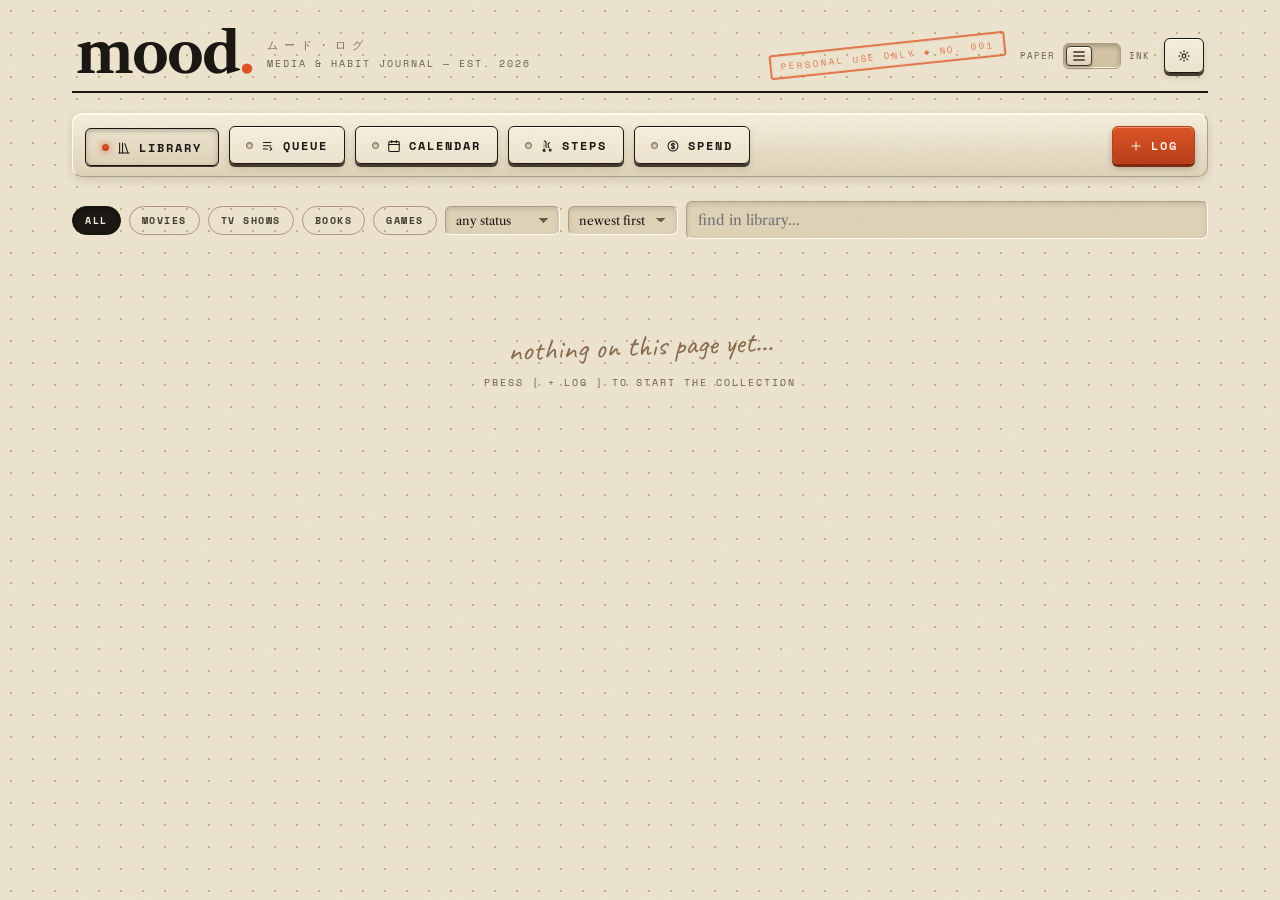
==== commit 78e044ee: "mood update Çar 08.07.2026  0:07:51,64" ====
--- a/android/app/src/main/assets/mood.html
+++ b/android/app/src/main/assets/mood.html
@@ -71,18 +71,19 @@
 
 /* ================= masthead ================= */
 .masthead{
-  display:flex; align-items:flex-end; justify-content:space-between; gap:16px;
-  padding:10px 4px 14px; border-bottom:3px solid var(--ink); position:relative;
-}
-.masthead::after{content:''; position:absolute; left:0; right:0; bottom:-7px; border-bottom:1px solid var(--ink)}
-.brand{display:flex; align-items:flex-end; gap:14px; min-width:0}
+  display:flex; flex-wrap:nowrap; align-items:flex-end; justify-content:space-between; gap:14px;
+  padding:10px 4px 14px; border-bottom:2px solid var(--ink); position:relative;
+}
+.mast-actions{display:flex; flex-wrap:nowrap; align-items:center; gap:14px; padding-bottom:4px; flex:none}
+.brand{display:flex; align-items:flex-end; gap:14px; min-width:0; flex:1; overflow:hidden}
 .brand h1{
-  font-size:clamp(38px,6vw,58px); line-height:.85; font-weight:700; letter-spacing:-2px;
+  font-size:clamp(38px,6vw,58px); line-height:.85; font-weight:700; letter-spacing:-2px; flex:none;
 }
 .brand h1 .dot{color:var(--accent)}
-.brand-meta{padding-bottom:6px}
-.brand-meta .jp{font-family:'Space Mono',monospace; font-size:11px; letter-spacing:6px; color:var(--sepia); display:block}
-.brand-meta .sub{font-family:'Space Mono',monospace; font-size:10px; letter-spacing:2px; text-transform:uppercase; color:var(--ink-3); display:block; margin-top:3px}
+.brand-meta{padding-bottom:6px; min-width:0; overflow:hidden}
+.brand-meta .jp{font-family:'Space Mono',monospace; font-size:11px; letter-spacing:6px; color:var(--sepia); display:block; white-space:nowrap; overflow:hidden; text-overflow:ellipsis}
+.brand-meta .sub{font-family:'Space Mono',monospace; font-size:10px; letter-spacing:2px; text-transform:uppercase; color:var(--ink-3); display:block; margin-top:3px; white-space:nowrap; overflow:hidden; text-overflow:ellipsis}
+@media (max-width:1040px){ .masthead .stamp{display:none} }
 .masthead .stamp{
   font-family:'Space Mono',monospace; font-size:9px; letter-spacing:2px; text-transform:uppercase;
   border:2px solid var(--accent); color:var(--accent); border-radius:3px;
@@ -98,14 +99,7 @@
   border:1px solid var(--bev-lo); border-top-color:var(--bev-hi); border-left-color:var(--bev-hi);
   border-radius:10px; box-shadow:0 3px 10px var(--shadow-soft), inset 0 1px 0 var(--bev-hi);
 }
-.deck::before{
-  content:''; position:absolute; inset:0; pointer-events:none; border-radius:10px;
-  background-image:
-    radial-gradient(circle 3.5px at 12px 12px, var(--screw) 2.6px, transparent 3.4px),
-    radial-gradient(circle 3.5px at calc(100% - 12px) 12px, var(--screw) 2.6px, transparent 3.4px),
-    radial-gradient(circle 3.5px at 12px calc(100% - 12px), var(--screw) 2.6px, transparent 3.4px),
-    radial-gradient(circle 3.5px at calc(100% - 12px) calc(100% - 12px), var(--screw) 2.6px, transparent 3.4px);
-}
+/* (no corner screws on the nav deck — they collide with the tab keys) */
 .key{
   font-family:'Space Mono',monospace; font-size:12px; font-weight:700; letter-spacing:2px; text-transform:uppercase;
   padding:10px 16px 9px; border-radius:6px; border:1px solid var(--ink);
@@ -115,6 +109,8 @@
   transition:transform .05s, box-shadow .05s;
 }
 .key svg{width:14px;height:14px;flex:none}
+.key .ki{display:inline-flex; align-items:center}
+.key .ki:empty{display:none}
 .key:active{transform:translateY(3px); box-shadow:0 0 0 var(--ink-2), inset 0 2px 5px var(--shadow)}
 .key .led{width:7px;height:7px;border-radius:50%;background:var(--bg-lo);border:1px solid var(--ink-3);box-shadow:inset 0 1px 1px var(--shadow); flex:none}
 .key.on{
@@ -238,15 +234,16 @@
 input[type="date"].input{font-family:'Space Mono',monospace; font-size:12px}
 input[type="number"].input{font-family:'Space Mono',monospace}
 
-/* toast */
+/* toast — fades (never parked offscreen where it can peek out), tap to dismiss */
 #toast{
-  position:fixed; bottom:24px; left:50%; transform:translateX(-50%) translateY(120px); z-index:1200;
+  position:fixed; bottom:24px; left:50%; z-index:1200;
+  transform:translateX(-50%) translateY(14px); opacity:0; visibility:hidden; pointer-events:none;
   font-family:'Space Mono',monospace; font-size:11px; letter-spacing:1px;
   background:var(--ink); color:var(--bg-hi); padding:11px 18px; border-radius:6px;
-  box-shadow:0 6px 18px var(--shadow); transition:transform .25s cubic-bezier(.4,1.4,.6,1);
-  max-width:88vw; text-align:center;
-}
-#toast.show{transform:translateX(-50%) translateY(0)}
+  box-shadow:0 6px 18px var(--shadow); transition:transform .22s, opacity .22s, visibility .22s;
+  max-width:88vw; text-align:center; cursor:pointer;
+}
+#toast.show{transform:translateX(-50%) translateY(0); opacity:1; visibility:visible; pointer-events:auto}
 [data-theme="ink"] #toast{background:var(--sepia); color:#14100C}
 
 /* modal */
@@ -362,6 +359,114 @@
 .cal-legend{display:flex; gap:14px; flex-wrap:wrap; margin-top:14px}
 .cal-legend .lg{font-family:'Space Mono',monospace; font-size:10px; letter-spacing:1px; display:flex; align-items:center; gap:6px; color:var(--ink-2); cursor:pointer}
 .cal-legend .lg i{width:14px; height:9px; border-radius:2px; display:inline-block; box-shadow:0 1px 1px var(--shadow-soft)}
+/* long-running media: slim rails under the day bars */
+.cal-rail{
+  position:absolute; height:5px; border-radius:3px; pointer-events:auto; cursor:pointer;
+  opacity:.92; box-shadow:0 1px 1px var(--shadow-soft), inset 0 1px 0 rgba(255,250,235,.28);
+}
+.cal-rail.ongoing{background-image:repeating-linear-gradient(90deg, transparent 0 7px, rgba(246,239,221,.5) 7px 10px)}
+.cal-rail:hover{filter:brightness(1.12); height:6px}
+
+/* ================= queue ================= */
+.queue-wrap{max-width:660px}
+.queue-thread{position:relative; padding:4px 0}
+.queue-thread::before{content:''; position:absolute; left:51px; top:16px; bottom:16px; border-left:2px dashed var(--sepia-2)}
+.q-item{position:relative; display:flex; gap:12px; align-items:center; padding:10px 4px 10px 0; background:transparent; border-radius:8px}
+.q-item.dragging{opacity:.7; transform:rotate(-.6deg) scale(1.01); z-index:5; background:var(--bg-hi); box-shadow:0 6px 16px var(--shadow)}
+.q-handle{
+  width:24px; flex:none; text-align:center; color:var(--ink-3); cursor:grab; touch-action:none; user-select:none;
+  font-size:15px; line-height:1; padding:12px 0;
+}
+.q-handle:active{cursor:grabbing; color:var(--accent)}
+.q-no{
+  width:27px; height:27px; flex:none; border-radius:50%; z-index:2;
+  background:var(--bg-hi); border:2px solid var(--ink);
+  display:flex; align-items:center; justify-content:center;
+  font-family:'Space Mono',monospace; font-size:9.5px; font-weight:700;
+}
+.q-cover{width:54px; flex:none; aspect-ratio:2/3; border-radius:3px; overflow:hidden; border:1px solid var(--ink-2); box-shadow:2px 3px 0 var(--shadow-soft); background:var(--bg-lo); cursor:pointer}
+.q-cover img{width:100%; height:100%; object-fit:cover; filter:sepia(.14) contrast(1.03) saturate(.92)}
+.q-cover .ph{width:100%; height:100%; display:flex; align-items:center; justify-content:center; color:var(--sepia)}
+.q-cover .ph svg{width:20px;height:20px}
+.q-info{flex:1; min-width:0}
+.q-info .t{font-weight:700; font-size:15px; line-height:1.2; cursor:pointer}
+.q-info .t:hover{color:var(--accent)}
+.q-info .s{font-family:'Space Mono',monospace; font-size:9.5px; letter-spacing:1px; color:var(--ink-3); text-transform:uppercase; margin:3px 0 7px; white-space:nowrap; overflow:hidden; text-overflow:ellipsis}
+.q-info .s .eta{color:var(--accent); font-weight:700}
+.q-actions{display:flex; gap:6px; flex-wrap:wrap}
+.q-actions .btn{padding:5px 10px; font-size:9.5px; letter-spacing:1px}
+
+/* ================= spend ================= */
+.spend-grid{display:grid; grid-template-columns:minmax(240px,330px) 1fr; gap:24px; align-items:start}
+.donut-wrap{display:flex; flex-direction:column; align-items:center; gap:10px; padding:8px}
+.sp-row{display:flex; align-items:center; gap:10px; padding:9px 4px; border-bottom:1px dashed var(--line)}
+.sp-row .sw{width:12px; height:12px; border-radius:3px; flex:none; box-shadow:0 1px 1px var(--shadow-soft), inset 0 1px 0 rgba(255,250,235,.3)}
+.sp-row .nm{font-weight:700; font-size:14px; flex:none}
+.sp-row .nt{font-family:'Caveat',cursive; font-size:16px; color:var(--sepia); flex:1; min-width:0; white-space:nowrap; overflow:hidden; text-overflow:ellipsis; padding:0 4px}
+.sp-row .amt{font-family:'Space Mono',monospace; font-weight:700; font-size:13px; flex:none}
+.sp-row .pct{font-family:'Space Mono',monospace; font-size:9px; color:var(--ink-3); width:36px; text-align:right; flex:none}
+.sp-import textarea.input{min-height:130px; font-family:'Space Mono',monospace; font-size:11.5px; line-height:1.55; background-image:none}
+/* category accordions with transaction lists */
+.cat{border:1px solid var(--line); border-radius:8px; margin-bottom:8px; overflow:hidden; background:var(--card)}
+.cat-head{display:flex; align-items:center; gap:10px; padding:10px 12px; cursor:pointer; user-select:none}
+.cat-head .caret{transition:transform .15s; font-size:10px; color:var(--ink-3)}
+.cat.open .cat-head .caret{transform:rotate(90deg)}
+.cat-head .sw{width:12px; height:12px; border-radius:3px; flex:none; box-shadow:0 1px 1px var(--shadow-soft)}
+.cat-head .nm{font-weight:700; font-size:14px; flex:1; min-width:0; white-space:nowrap; overflow:hidden; text-overflow:ellipsis}
+.cat-head .amt{font-family:'Space Mono',monospace; font-weight:700; font-size:13px; flex:none}
+.cat-head .pct{font-family:'Space Mono',monospace; font-size:9px; color:var(--ink-3); width:34px; text-align:right; flex:none}
+.cat-txs{display:none; padding:2px 12px 10px; border-top:1px dashed var(--line)}
+.cat.open .cat-txs{display:block}
+.tx-row{
+  display:grid; grid-template-columns:minmax(0,1fr) auto auto; gap:4px 10px; align-items:center;
+  padding:6px 0; border-bottom:1px dashed var(--line);
+}
+.tx-row:last-child{border-bottom:none}
+.tx-row .d{min-width:0; font-family:'Space Mono',monospace; font-size:11px; color:var(--ink-2); white-space:nowrap; overflow:hidden; text-overflow:ellipsis}
+.tx-row .amt{font-family:'Space Mono',monospace; font-size:11.5px; font-weight:700; white-space:nowrap; text-align:right}
+.tx-row select.mini{padding:4px 24px 4px 8px; font-size:10px; max-width:min(160px, 34vw); border-radius:5px}
+@media (max-width:560px){
+  .tx-row{grid-template-columns:1fr auto}
+  .tx-row .d{grid-column:1 / -1}
+  .tx-row select.mini{max-width:56vw; justify-self:start}
+}
+
+@media (max-width:920px){ .spend-grid{grid-template-columns:1fr} .donut-wrap{max-width:340px; margin:0 auto} }
+
+/* savings (joint interest) */
+.sav-head{display:flex; align-items:center; justify-content:space-between; gap:10px; flex-wrap:wrap; margin-bottom:14px}
+.sav-title{display:flex; align-items:baseline; gap:10px}
+.sav-title .m{font-size:clamp(22px,3.4vw,32px); font-weight:700; letter-spacing:.5px; text-transform:uppercase}
+.sav-title .y{font-family:'Caveat',cursive; font-size:clamp(20px,2.6vw,26px); color:var(--accent); transform:rotate(-3deg)}
+.sav-chart{padding:14px 8px 6px}
+.sav-chart svg{display:block; width:100%; height:auto}
+.sav-legend{display:flex; gap:16px; flex-wrap:wrap; padding:4px 10px 10px}
+.sav-legend .lg{font-family:'Space Mono',monospace; font-size:10px; letter-spacing:1px; display:flex; align-items:center; gap:6px; color:var(--ink-2)}
+.sav-legend .lg i{width:16px; height:3px; border-radius:2px; display:inline-block}
+.sav-legend .lg i.dash{background:repeating-linear-gradient(90deg, currentColor 0 4px, transparent 4px 8px); height:3px}
+.sav-rows{margin-top:14px}
+.sav-row{display:flex; gap:10px; align-items:center; padding:8px 6px; border-bottom:1px dashed var(--line); font-family:'Space Mono',monospace; font-size:11px; cursor:pointer; flex-wrap:wrap}
+.sav-row:hover{background:var(--bg-hi)}
+.sav-row .dt{font-weight:700; width:86px; flex:none}
+.sav-row .who{color:var(--ink-2)}
+.sav-row .who b{color:var(--ink)}
+.sav-row .add{color:var(--ok); font-size:10px}
+.sav-row .tot{margin-left:auto; font-weight:700}
+.sav-row .rate{width:52px; text-align:right; color:var(--accent); font-size:10px}
+
+/* queue: sections + lists */
+.qsec{margin-bottom:26px}
+.list-head{display:flex; align-items:center; gap:10px; margin:0 0 4px}
+.list-head .ln{font-weight:700; font-size:16px}
+.list-head .cnt{font-family:'Space Mono',monospace; font-size:9.5px; color:var(--ink-3); letter-spacing:1px}
+.list-head .lact{margin-left:auto; display:flex; gap:6px}
+.list-head .lact button{background:none; border:1px dashed var(--sepia-2); border-radius:4px; padding:3px 8px; font-family:'Space Mono',monospace; font-size:9.5px; color:var(--ink-3)}
+.list-head .lact button:hover{color:var(--accent); border-color:var(--accent)}
+.q-item.done .q-cover{opacity:.55; filter:saturate(.5)}
+.q-item.done .q-info .t{text-decoration:line-through; text-decoration-color:var(--sepia); color:var(--ink-3)}
+.q-item.done .q-no{background:var(--ok); border-color:var(--ok); color:#F6EFDD}
+.q-prog{height:5px; margin:6px 0 10px; max-width:200px; border-radius:3px; background:var(--bg-lo); box-shadow:inset 0 1px 2px var(--shadow-soft); overflow:hidden}
+.q-prog i{display:block; height:100%; background:var(--accent)}
 
 /* ================= health ================= */
 .health-top{display:grid; grid-template-columns:minmax(230px,300px) 1fr; gap:16px; margin-bottom:18px}
@@ -390,9 +495,9 @@
 .dotcell .n{position:absolute; font-family:'Space Mono',monospace; font-size:8px; color:var(--ink-3); top:-2px; right:2px}
 .dotcell.today .c{border-color:var(--accent); box-shadow:0 0 0 2px var(--accent-soft)}
 .dotcell .pct{position:absolute; inset:3px; border-radius:50%}
-.dotcell.hit .c{border-color:var(--ink)}
-.dotcell.hit .pct{background:var(--ink) !important}
-.dotcell.hit .c::after{content:'✕'; position:relative; z-index:2; font-family:'Space Mono',monospace; font-size:10px; font-weight:700; color:var(--bg-hi)}
+.dotcell.hit .c{border-color:var(--ok)}
+.dotcell.hit .pct{background:var(--ok) !important}
+.dotcell.hit .c::after{content:'✓'; position:relative; z-index:2; font-family:'Space Mono',monospace; font-size:11px; font-weight:700; color:#F6EFDD; text-shadow:0 1px 1px rgba(0,0,0,.25)}
 .health-cols{display:grid; grid-template-columns:1fr 1fr; gap:26px; align-items:start}
 .stepchart{display:flex; align-items:flex-end; gap:2.5px; height:190px; padding:10px 10px 4px}
 .stepchart .col{flex:1; display:flex; flex-direction:column; align-items:center; gap:4px; height:100%; justify-content:flex-end; cursor:pointer; min-width:0}
@@ -401,7 +506,7 @@
   box-shadow:inset -2px 0 0 var(--hl-2); min-height:2px;
   background-image:repeating-linear-gradient(0deg, rgba(255,255,255,.14) 0 3px, transparent 3px 7px);
 }
-.stepchart .col.goalhit .bar{background:var(--accent); box-shadow:inset -2px 0 0 var(--accent-2)}
+.stepchart .col.goalhit .bar{background:var(--ok); box-shadow:inset -2px 0 0 rgba(0,0,0,.18)}
 .stepchart .col .d{font-family:'Space Mono',monospace; font-size:7.5px; color:var(--ink-3)}
 .stepchart .col:hover .bar{filter:brightness(1.1)}
 .goal-line{position:relative}
@@ -482,9 +587,14 @@
 /* responsive — mobile / apk */
 @media (max-width:720px){
   .app{padding:10px 12px calc(104px + env(safe-area-inset-bottom))}
-  .masthead{padding:6px 2px 10px}
+  /* grid masthead: two columns, vertically centered — nothing can wrap or
+     sink through the border line at any width */
+  .masthead{display:grid; grid-template-columns:minmax(0,1fr) auto; align-items:center; padding:6px 2px 10px; margin-bottom:16px}
   .masthead .stamp{display:none}
-  .brand h1{font-size:40px}
+  .mast-actions{gap:8px; padding-bottom:0; justify-self:end}
+  .mast-actions .key{padding:8px 10px; min-height:0}
+  .brand{overflow:hidden}
+  .brand h1{font-size:38px}
   .brand-meta .jp{letter-spacing:4px; font-size:10px}
 
   /* deck becomes a fixed bottom hardware bar */
@@ -495,26 +605,41 @@
     gap:6px; flex-wrap:nowrap; align-items:stretch;
     box-shadow:0 -6px 18px var(--shadow);
   }
-  .deck::before{border-radius:14px 14px 0 0; background-image:
-    radial-gradient(circle 3.5px at 12px 10px, var(--screw) 2.6px, transparent 3.4px),
-    radial-gradient(circle 3.5px at calc(100% - 12px) 10px, var(--screw) 2.6px, transparent 3.4px)}
   .deck .spacer{display:none}
-  .key{padding:11px 6px 10px; font-size:9.5px; letter-spacing:.6px; gap:5px; justify-content:center}
-  .key[data-view]{flex:1; min-width:0}
-  .key .led{width:6px;height:6px}
-  #btn-add{flex:0 0 auto; padding:11px 12px 10px}
-  .switch{flex:0 0 auto}
+  /* tall icon-tab styling applies ONLY to the bottom deck — masthead and
+     month-nav keys stay compact so they never outgrow their rows */
+  .deck .key{
+    flex-direction:column; gap:4px; justify-content:center;
+    padding:9px 4px 8px; font-size:8px; letter-spacing:.4px; min-height:52px;
+  }
+  .deck .key[data-view]{flex:1; min-width:0}
+  .deck .key .led{display:none}
+  .deck .key .ki svg{width:19px; height:19px}
+  .deck .key .kl{white-space:nowrap}
+  .deck .key.on .ki{color:var(--accent)}
+  #btn-add{flex:0 0 62px}
+  /* content never starts flush against the masthead rule */
+  .view > :first-child{margin-top:2px}
+  .month-head{margin-top:4px}
+
+  /* masthead actions (switch + settings live up top on mobile) */
   .switch span{display:none}
   .switch .track{width:46px}
   [data-theme="ink"] .switch .thumb{left:16px}
-  #btn-settings{flex:0 0 auto}
+  #btn-settings{padding:8px 10px}
 
   /* library */
   .lib-grid{grid-template-columns:repeat(auto-fill,minmax(104px,1fr)); gap:16px 10px}
   .media-card .meta .t{font-size:12px}
   .media-card .tape{width:48px; height:13px}
   .lib-tools{gap:6px}
-  .lib-tools .search{min-width:130px}
+  .lib-tools .search{order:-1; flex-basis:100%; min-width:100%}
+
+  /* queue + spend */
+  .queue-thread::before{left:47px}
+  .q-handle{width:20px}
+  .spend-grid{grid-template-columns:1fr}
+  .sp-row .nt{display:none}
 
   /* calendar */
   .month-title .m{font-size:24px}
@@ -563,26 +688,32 @@
       <span class="sub">media &amp; habit journal — est. 2026</span>
     </div>
   </div>
-  <div class="stamp">personal use only ◆ no. 001</div>
+  <div class="mast-actions">
+    <div class="stamp">personal use only ◆ no. 001</div>
+    <div class="switch" id="theme-switch" title="paper / ink">
+      <span>paper</span>
+      <div class="track"><div class="thumb"></div></div>
+      <span>ink</span>
+    </div>
+    <button class="key icon-only" id="btn-settings" title="settings" aria-label="settings"></button>
+  </div>
 </header>
 
 <nav class="deck" id="deck">
-  <button class="key on" data-view="library" id="tab-library"><span class="led"></span>Library</button>
-  <button class="key" data-view="calendar" id="tab-calendar"><span class="led"></span>Calendar</button>
-  <button class="key" data-view="health" id="tab-health"><span class="led"></span>Steps</button>
+  <button class="key on" data-view="library"><span class="led"></span><span class="ki"></span><span class="kl">Library</span></button>
+  <button class="key" data-view="queue"><span class="led"></span><span class="ki"></span><span class="kl">Queue</span></button>
+  <button class="key" data-view="calendar"><span class="led"></span><span class="ki"></span><span class="kl">Calendar</span></button>
+  <button class="key" data-view="health"><span class="led"></span><span class="ki"></span><span class="kl">Steps</span></button>
+  <button class="key" data-view="spend"><span class="led"></span><span class="ki"></span><span class="kl">Spend</span></button>
   <div class="spacer"></div>
-  <button class="key accent" id="btn-add">+ Log</button>
-  <div class="switch" id="theme-switch" title="paper / ink">
-    <span>paper</span>
-    <div class="track"><div class="thumb"></div></div>
-    <span>ink</span>
-  </div>
-  <button class="key icon-only" id="btn-settings" title="settings" aria-label="settings"></button>
+  <button class="key accent" id="btn-add"><span class="ki"></span><span class="kl">Log</span></button>
 </nav>
 
 <main id="view-library" class="view"></main>
+<main id="view-queue" class="view hidden"></main>
 <main id="view-calendar" class="view hidden"></main>
 <main id="view-health" class="view hidden"></main>
+<main id="view-spend" class="view hidden"></main>
 
 <div class="modal-overlay" id="modal-overlay">
   <div class="modal" id="modal">
@@ -612,6 +743,10 @@
   refresh: I('<path d="M20 8.5A8.5 8.5 0 1 0 21 12"/><path d="M21 3.5v5h-5"/>'),
   trash: I('<path d="M4.5 6.5h15M9.5 6V4.5A1.5 1.5 0 0 1 11 3h2a1.5 1.5 0 0 1 1.5 1.5V6M6.5 6.5 7.5 21h9l1-14.5"/>'),
   edit: I('<path d="M4 20h4.5L20 8.5a2.1 2.1 0 0 0-3-3L5.5 17z"/><path d="m14.5 8 1.5 1.5"/>'),
+  shelf: I('<path d="M4.5 3.5v17M9.5 3.5v17M13.5 4.5l5 15.5"/><path d="M3 20.5h18"/>'),
+  queue: I('<path d="M4 6h13M4 11.5h13M4 17h7"/><path d="m15.5 14.5 3 2.5-3 2.5"/>'),
+  coin: I('<circle cx="12" cy="12" r="8.5"/><path d="M12 7v10M15 9.2c-.6-1-1.7-1.5-3-1.5-1.6 0-2.9.8-2.9 2.1 0 2.9 5.8 1.6 5.8 4.4 0 1.3-1.3 2.1-2.9 2.1-1.3 0-2.4-.5-3-1.5"/>'),
+  plus: I('<path d="M12 5v14M5 12h14"/>'),
 };
 
 /* ============ utils ============ */
@@ -649,15 +784,23 @@
 /* ============ store ============ */
 const LS_KEY = 'mood.journal.v1';
 const DEFAULTS = () => ({
-  version: 1,
-  settings: { theme:'paper', tmdbKey:'', rawgKey:'', stepGoal:8000 },
+  version: 2,
+  settings: { theme:'paper', tmdbKey:'', rawgKey:'', geminiKey:'', stepGoal:8000 },
   media: [],          // entries
   health: {},         // 'YYYY-MM-DD' -> {steps, walkMin, walkKm}
+  queue: [],          // ordered entry ids — the "up next" thread
+  lists: [],          // [{id, name, items:[entryIds]}] — custom reading/playing orders
+  spend: {},          // 'YYYY-MM' -> {currency, tx:[{desc,amt,cat}], importedAt} (legacy: categories[])
+  spendRules: {},     // merchant-key -> category (learned from user corrections)
+  savings: { entries: [] }, // [{date, can, ila, canAdd, ilaAdd}] joint interest account
 });
 let db = DEFAULTS();
 try {
   const raw = localStorage.getItem(LS_KEY);
   if (raw) { const parsed = JSON.parse(raw); db = Object.assign(DEFAULTS(), parsed); db.settings = Object.assign(DEFAULTS().settings, parsed.settings||{}); }
+  if (!db.savings || !Array.isArray(db.savings.entries)) db.savings = { entries: [] };
+  if (!Array.isArray(db.lists)) db.lists = [];
+  if (!db.spendRules) db.spendRules = {};
 } catch(e) { console.warn('load failed', e); }
 
 const persist = debounce(() => {
@@ -677,6 +820,9 @@
   filterType: 'all', filterStatus: 'all', search: '', sort: 'added',
   cal: { y: now.getFullYear(), m: now.getMonth() },
   health: { y: now.getFullYear(), m: now.getMonth() },
+  spend: { y: now.getFullYear(), m: now.getMonth() },
+  spendTab: 'ledger',
+  spendFlat: false,
 };
 
 /* ============ toast / modal ============ */
@@ -698,9 +844,19 @@
 $('#modal-close').addEventListener('click', closeModal);
 $('#modal-overlay').addEventListener('mousedown', e => { if (e.target === e.currentTarget) closeModal(); });
 document.addEventListener('keydown', e => { if (e.key === 'Escape') closeModal(); });
+$('#toast').addEventListener('click', () => { clearTimeout(toastT); $('#toast').classList.remove('show'); });
 
 /* ============ theme + nav ============ */
-function applyTheme(){ document.documentElement.dataset.theme = db.settings.theme; }
+function applyTheme(){
+  document.documentElement.dataset.theme = db.settings.theme;
+  // tint the android status/navigation bars to match the paper (needs apk v1.1+)
+  try {
+    if (typeof MoodNative !== 'undefined' && MoodNative.setTheme){
+      const bg = getComputedStyle(document.documentElement).getPropertyValue('--bg').trim();
+      MoodNative.setTheme(db.settings.theme === 'ink', bg);
+    }
+  } catch(_){}
+}
 $('#theme-switch').addEventListener('click', () => {
   db.settings.theme = db.settings.theme === 'paper' ? 'ink' : 'paper';
   applyTheme(); save();
@@ -716,7 +872,9 @@
 
 function render(){
   if (ui.view === 'library') renderLibrary();
+  else if (ui.view === 'queue') renderQueue();
   else if (ui.view === 'calendar') renderCalendar();
+  else if (ui.view === 'spend') renderSpend();
   else renderHealth();
 }
 
@@ -733,12 +891,23 @@
   const r = new FileReader();
   r.onload = () => {
     try {
-      const parsed = JSON.parse(r.result);
-      if (!parsed || !Array.isArray(parsed.media)) throw new Error('not a mood backup');
-      db = Object.assign(DEFAULTS(), parsed);
-      db.settings = Object.assign(DEFAULTS().settings, parsed.settings||{});
-      applyTheme(); save(); closeModal(); render();
-      toast(`imported ${db.media.length} entries ✕`);
+      const raw = String(r.result);
+      let parsed = null;
+      try { parsed = JSON.parse(raw.trim().replace(/^```[a-z]*\s*/i, '').replace(/```\s*$/, '')); } catch(_){}
+      if (parsed && Array.isArray(parsed.media)){
+        // full mood backup → restore everything
+        db = Object.assign(DEFAULTS(), parsed);
+        db.settings = Object.assign(DEFAULTS().settings, parsed.settings||{});
+        if (!db.savings || !Array.isArray(db.savings.entries)) db.savings = { entries: [] };
+        if (!Array.isArray(db.lists)) db.lists = [];
+        if (!db.spendRules) db.spendRules = {};
+        applyTheme(); save(); closeModal(); render();
+        toast(`backup restored — ${db.media.length} entries ✕`);
+      } else {
+        // not a backup — probably a spend ledger json; route it there
+        closeModal(); switchView('spend');
+        importSpend(raw);
+      }
     } catch(e) { toast('⚠ import failed: ' + e.message); }
   };
   r.readAsText(file);
@@ -769,6 +938,7 @@
     return (d.results||[]).map(r => ({
       title:r.trackName, year:yearOf(r.releaseDate), sub:r.primaryGenreName||'film',
       cover:(r.artworkUrl100||'').replace('100x100bb','600x600bb'), creator:r.artistName||'',
+      runtimeMin: r.trackTimeMillis ? Math.round(r.trackTimeMillis / 60000) : 0,
     }));
   }
   if (type === 'tv'){
@@ -778,6 +948,7 @@
       sub:(x.show.network?.name || x.show.webChannel?.name || (x.show.genres||[]).join(' · ') || 'tv'),
       cover:x.show.image ? (x.show.image.original || x.show.image.medium) : '',
       creator:'', tvmazeId:x.show.id,
+      epMin: x.show.averageRuntime || 0,
     }));
   }
   if (type === 'book'){
@@ -796,6 +967,7 @@
         return (d.results||[]).map(r => ({
           title:r.name, year:yearOf(r.released), sub:(r.platforms||[]).slice(0,3).map(p=>p.platform.name).join(' · ') || 'game',
           cover:r.background_image || '', creator:'',
+          playHours: r.playtime || 0,
         }));
       } catch(_){ /* bad key or rawg down — fall through to keyless sources */ }
     }
@@ -900,6 +1072,7 @@
           title:r.title, year:r.year, creator:r.creator||'',
           cover:(imgEl && imgEl.style.display !== 'none') ? imgEl.getAttribute('src') : '',
           tvmazeId:r.tvmazeId, pagesTotal:r.pagesTotal||0,
+          runtimeMin:r.runtimeMin||0, epMin:r.epMin||0, playHours:r.playHours||0,
         });
       }));
     } catch(e) {
@@ -921,6 +1094,7 @@
     status: 'planned', startDate: '', endDate: '', rating: 0, notes: '',
     pagesTotal: pre.pagesTotal || 0, pagesRead: 0,
     seasons: [], tvmazeId: pre.tvmazeId || null,
+    runtimeMin: pre.runtimeMin || 0, epMin: pre.epMin || 0, playHours: pre.playHours || 0,
     addedAt: todayStr(),
   };
   openModal(entryFormHTML(e, true));
@@ -959,6 +1133,13 @@
         <div class="field"><label>total pages</label><input type="number" min="0" class="input" id="f-pt" value="${e.pagesTotal||''}"></div>
         <div class="field"><label>current page</label><input type="number" min="0" class="input" id="f-pr" value="${e.pagesRead||''}"></div>
       </div>` : ''}
+      ${e.type==='movie' ? `
+      <div class="field"><label>runtime (minutes) — for queue time estimates</label><input type="number" min="0" class="input" id="f-rt" value="${e.runtimeMin||''}" placeholder="120"></div>` : ''}
+      ${e.type==='game' ? `
+      <div class="field"><label>est. hours to finish — for queue time estimates</label>
+        <div class="row"><input type="number" min="0" step="0.5" class="input" id="f-ph" value="${e.playHours||''}" placeholder="25" style="flex:1">
+        ${db.settings.geminiKey ? `<button class="btn" id="f-ph-ai" type="button">⌁ ask gemini</button>` : ''}</div>
+      </div>` : ''}
       <div class="field"><label>notes / review</label><textarea class="input" id="f-notes" placeholder="thoughts, quotes, complaints…">${esc(e.notes)}</textarea></div>
       <div class="row" style="justify-content:flex-end; gap:8px">
         ${isNew ? '' : `<button class="btn danger" id="f-delete">${ICONS.trash} delete</button><div class="spacer"></div>`}
@@ -979,10 +1160,19 @@
     const f = ev.target.files[0];
     if (f) resizeImage(f, url => { $('#f-cover').value = url; coverPrev(url); });
   });
+  $('#f-ph-ai')?.addEventListener('click', async () => {
+    const title = $('#f-title').value.trim(); if (!title){ toast('⚠ enter the title first'); return; }
+    toast('⌁ asking gemini…');
+    const h = await geminiGameHours(title, $('#f-year').value.trim());
+    if (h && $('#f-ph')){ $('#f-ph').value = h; toast(`≈${h}h to finish ✕`); }
+    else toast('⚠ gemini had no estimate — set it manually');
+  });
   $('#f-cancel').addEventListener('click', () => isNew ? closeModal() : openDetail(e.id));
   if (!isNew) $('#f-delete')?.addEventListener('click', () => {
     if (!confirm(`Delete "${e.title}" from the journal?`)) return;
     db.media = db.media.filter(x => x.id !== e.id);
+    db.queue = db.queue.filter(id => id !== e.id);
+    db.lists.forEach(l => l.items = l.items.filter(id => id !== e.id));
     save(); closeModal(); render(); toast('entry deleted');
   });
   $('#f-save').addEventListener('click', async () => {
@@ -997,19 +1187,28 @@
     e.endDate = $('#f-end').value;
     e.notes = $('#f-notes').value;
     if (e.type === 'book'){ e.pagesTotal = +($('#f-pt').value||0); e.pagesRead = clamp(+($('#f-pr').value||0), 0, e.pagesTotal || 99999); }
+    if (e.type === 'movie') e.runtimeMin = +($('#f-rt')?.value || 0);
+    if (e.type === 'game') e.playHours = +($('#f-ph')?.value || 0);
     if (e.startDate && e.endDate && e.endDate < e.startDate){ toast('⚠ end date is before start date'); return; }
     // sensible status nudges
     if (e.endDate && e.status !== 'dropped') e.status = 'done';
     else if (e.startDate && !e.endDate && e.status === 'planned') e.status = 'active';
     if (isNew){
       db.media.push(e);
+      if (e.status === 'planned') db.queue.push(e.id); // planned entries line up automatically
       if (e.tvmazeId && !e.seasons.length){
         toast('fetching episode list…');
         try { e.seasons = await fetchSeasons(e.tvmazeId); } catch(_) { toast('⚠ episode fetch failed — retry from the entry'); }
       }
-    }
+    } else syncQueueWithStatus(e);
     save(); closeModal(); render();
     toast(isNew ? `${TYPES[e.type].label.toLowerCase()} logged ✕` : 'saved ✕');
+    // rawg-free game lengths: quietly ask gemini when a new game has no estimate
+    if (isNew && e.type === 'game' && !e.playHours && db.settings.geminiKey){
+      geminiGameHours(e.title, e.year).then(h => {
+        if (h){ e.playHours = h; save(); if (ui.view === 'queue') renderQueue(); toast(`⌁ gemini: ≈${h}h to finish ${e.title} ✕`); }
+      });
+    }
   });
 }
 /* ============ library ============ */
@@ -1127,6 +1326,8 @@
         <div class="row" style="margin-top:10px">
           ${!e.startDate ? `<button class="btn" id="d-start-today">▸ start today</button>` : ''}
           ${e.startDate && !e.endDate ? `<button class="btn primary" id="d-finish-today">✕ finish today</button>` : ''}
+          ${e.status === 'planned' && !inQueue(e.id) ? `<button class="btn" id="d-queue">${ICONS.queue} queue it</button>` : ''}
+          <button class="btn" id="d-list">≡ list…</button>
           <button class="btn" id="d-edit">${ICONS.edit} edit</button>
         </div>
       </div>
@@ -1159,11 +1360,13 @@
     save(); openDetail(id);
   }));
   $('#d-edit').addEventListener('click', () => { openModal(entryFormHTML(e, false)); wireEntryForm(e, false); });
-  $('#d-start-today')?.addEventListener('click', () => { e.startDate = todayStr(); if (e.status==='planned') e.status='active'; save(); openDetail(id); render(); });
-  $('#d-finish-today')?.addEventListener('click', () => { e.endDate = todayStr(); e.status = 'done'; save(); openDetail(id); render(); });
+  $('#d-queue')?.addEventListener('click', () => { db.queue.push(e.id); save(); openDetail(id); toast('queued ↧ position ' + db.queue.length); });
+  $('#d-list')?.addEventListener('click', () => openListPicker(e));
+  $('#d-start-today')?.addEventListener('click', () => { e.startDate = todayStr(); if (e.status==='planned') e.status='active'; syncQueueWithStatus(e); save(); openDetail(id); render(); });
+  $('#d-finish-today')?.addEventListener('click', () => { e.endDate = todayStr(); e.status = 'done'; syncQueueWithStatus(e); save(); openDetail(id); render(); });
   $('#d-page-set')?.addEventListener('click', () => {
     e.pagesRead = clamp(+($('#d-page').value||0), 0, e.pagesTotal);
-    if (e.pagesRead === e.pagesTotal && e.pagesTotal > 0 && !e.endDate){ e.endDate = todayStr(); e.status = 'done'; toast('finished! end date stamped ✕'); }
+    if (e.pagesRead === e.pagesTotal && e.pagesTotal > 0 && !e.endDate){ e.endDate = todayStr(); e.status = 'done'; syncQueueWithStatus(e); toast('finished! end date stamped ✕'); }
     save(); openDetail(id); render();
   });
   $('#d-refresh-eps')?.addEventListener('click', async () => {
@@ -1277,17 +1480,23 @@
   });
   ents.sort((a,b) => (a.s - b.s) || (b.en - b.s) - (a.en - a.s));
 
-  // lane packing across the whole month (stable lane per entry)
-  const laneEnds = [];
-  ents.forEach(x => {
-    let lane = laneEnds.findIndex(end => end < x.s);
-    if (lane === -1){ lane = laneEnds.length; laneEnds.push(0); }
-    laneEnds[lane] = x.en;
-    x.lane = lane;
-  });
+  // long-runners (3+ weeks in view, or spanning wall to wall) become slim rails
+  // instead of flooding the bar lanes — the legend below carries their names
+  ents.forEach(x => { x.thin = (x.en - x.s + 1) >= 21 || (x.contStart && x.contEnd); });
+  const packLanes = list => {
+    const ends = [];
+    list.forEach(x => {
+      let lane = ends.findIndex(end => end < x.s);
+      if (lane === -1){ lane = ends.length; ends.push(0); }
+      ends[lane] = x.en;
+      x.lane = lane;
+    });
+    return ends.length;
+  };
   const MAXL = 4;
-  const laneCount = Math.min(Math.max(laneEnds.length, 1), MAXL);
-  const weekH = 30 + laneCount * 21 + 4;
+  const fatL = Math.min(packLanes(ents.filter(x => !x.thin)), MAXL);
+  const thinL = packLanes(ents.filter(x => x.thin));
+  const weekH = Math.max(88, 30 + fatL * 21 + (thinL ? thinL * 10 + 4 : 0) + 4);
 
   let weeksHTML = '';
   for (let w = 0; w < weeks; w++){
@@ -1302,19 +1511,25 @@
     const hidden = new Set();
     ents.forEach(x => {
       if (x.en < w1 || x.s > w2) return;
-      if (x.lane >= MAXL){ for (let d = Math.max(x.s,w1); d <= Math.min(x.en,w2); d++) hidden.add(d); return; }
       const a = Math.max(x.s, w1), b = Math.min(x.en, w2);
       const left = ((a - w1) / 7 * 100).toFixed(3);
       const width = ((b - a + 1) / 7 * 100).toFixed(3);
+      const tip = `${esc(x.e.title)} — ${fmtNice(x.e.startDate)} → ${x.e.endDate ? fmtNice(x.e.endDate) : 'ongoing'}`;
+      if (x.thin){
+        bars += `<div class="cal-rail ${x.ongoing ? 'ongoing' : ''}" data-id="${x.e.id}" title="${tip}"
+          style="left:calc(${left}% + 2px); width:calc(${width}% - 5px); top:${fatL*21 + 4 + x.lane*10}px; background-color:${x.e.color}"></div>`;
+        return;
+      }
+      if (x.lane >= MAXL){ for (let d = a; d <= b; d++) hidden.add(d); return; }
       const endBit = x.en > w2 ? '' : (x.ongoing ? 'ongoing' : (!x.contEnd ? 'endcap' : ''));
       const caps = `${x.s >= w1 && !x.contStart ? 'startcap' : ''} ${endBit}`;
       const showLabel = (a === x.s) || c0Label(a, w1);
-      bars += `<div class="cal-bar ${caps}" data-id="${x.e.id}" title="${esc(x.e.title)} — ${fmtNice(x.e.startDate)} → ${x.e.endDate ? fmtNice(x.e.endDate) : 'ongoing'}"
+      bars += `<div class="cal-bar ${caps}" data-id="${x.e.id}" title="${tip}"
         style="left:calc(${left}% + 2px); width:calc(${width}% - 5px); top:${x.lane*21}px; background-color:${x.e.color}">
         ${showLabel ? `${TYPES[x.e.type].icon}<span style="overflow:hidden;text-overflow:ellipsis">${esc(x.e.title)}</span>` : ''}
       </div>`;
     });
-    if (hidden.size) bars += `<div class="cal-more" style="top:${MAXL*21+2}px; left:4px">+${hidden.size} more day-slots hidden</div>`;
+    if (hidden.size) bars += `<div class="cal-more" style="top:${MAXL*21+2}px; left:4px">+${hidden.size} hidden</div>`;
     weeksHTML += `<div class="cal-week" style="--week-h:${weekH}px">${cells}<div class="cal-bars">${bars}</div></div>`;
   }
 
@@ -1327,12 +1542,12 @@
         ${weeksHTML}
       </div></div>
       ${ents.length ? `<div class="cal-legend">${ents.map(x => `
-        <span class="lg" data-id="${x.e.id}"><i style="background:${x.e.color}"></i>${esc(x.e.title)}${x.ongoing ? ' <span style="color:var(--accent)">→</span>' : ''}</span>`).join('')}</div>`
+        <span class="lg" data-id="${x.e.id}"><i style="background:${x.e.color}; ${x.thin ? 'height:4px' : ''}"></i>${esc(x.e.title)}${x.ongoing ? ' <span style="color:var(--accent)">→</span>' : ''}</span>`).join('')}</div>`
       : `<div class="empty-state" style="padding:34px 10px"><span class="hand">an empty month — nothing logged with dates here</span></div>`}
     </div>`;
   function c0Label(a, w1){ return a === w1; } // label repeats at each week start
   wireMonthNav('cal', ui.cal, renderCalendar);
-  $$('.cal-bar, .cal-legend .lg', v).forEach(el => el.addEventListener('click', () => openDetail(el.dataset.id)));
+  $$('.cal-bar, .cal-rail, .cal-legend .lg', v).forEach(el => el.addEventListener('click', () => openDetail(el.dataset.id)));
 }
 /* ============ health tracker ============ */
 function renderHealth(){
@@ -1403,7 +1618,7 @@
         <div class="lcd">
           <div style="padding:0"><span class="label dim">steps · ${tStr}</span>
           <div class="val">${todayH?.steps ? fmtNum(todayH.steps) : '——'}</div>
-          <div class="goal dim">goal ${fmtNum(goal)} ${todayH?.steps >= goal ? '· HIT ✕' : ''}</div>
+          <div class="goal dim">goal ${fmtNum(goal)} ${todayH?.steps >= goal ? '· HIT ✓' : ''}</div>
           <div class="bar"><i style="width:${todayH?.steps ? Math.round(clamp(todayH.steps/goal,0,1)*100) : 0}%"></i></div></div>
         </div>
         <div class="row">
@@ -1438,7 +1653,7 @@
         <div>
           <div class="section-label"><span class="tag">habit grid</span> ${fmtNum(goal)} step days</div>
           <div class="dotgrid">${dots}</div>
-          <div class="mono small muted" style="margin-top:10px">○ no data · ◔ partial · ✕ goal hit — click a day to log</div>
+          <div class="mono small muted" style="margin-top:10px">○ no data · ◔ partial · <span style="color:var(--ok)">✓ goal hit</span> — click a day to log</div>
         </div>
         <div>
           <div class="section-label"><span class="tag">step chart</span> daily counts</div>
@@ -1613,6 +1828,703 @@
     toast(dates.length ? `synced ${dates.length} days from ${h.name} ✕` : 'synced — no step rows found');
   } catch(e){ if (interactive) toast('⚠ sync failed: ' + e.message); }
 }
+/* ============ queue — the "up next" thread ============ */
+function inQueue(id){ return db.queue.includes(id); }
+function openListPicker(e){
+  openModal(`
+    <h2>Add to a list</h2>
+    <div class="modal-sub">${esc(e.title)}</div>
+    <div style="display:flex; flex-direction:column; gap:8px">
+      ${db.lists.length ? db.lists.map(l => {
+        const has = l.items.includes(e.id);
+        return `<button class="btn ${has ? 'ghost' : ''}" data-pick="${l.id}" ${has ? 'disabled' : ''} style="justify-content:space-between">
+          <span>${esc(l.name)}</span><span class="mono small muted">${has ? 'already in ✓' : l.items.length + ' items'}</span></button>`;
+      }).join('') : `<div class="mono small muted">no lists yet — make one:</div>`}
+      <button class="btn primary" id="lp-new">+ new list</button>
+      <button class="btn ghost" id="lp-back">← back to entry</button>
+    </div>`);
+  $$('[data-pick]').forEach(b => b.addEventListener('click', () => {
+    const l = db.lists.find(x => x.id === b.dataset.pick);
+    if (l && !l.items.includes(e.id)){ l.items.push(e.id); save(); toast(`added to "${l.name}" ✕`); }
+    openDetail(e.id);
+  }));
+  $('#lp-new').addEventListener('click', () => {
+    const n = (prompt('New list name:') || '').trim(); if (!n) return;
+    db.lists.push({ id: uid(), name: n, items: [e.id] });
+    save(); toast(`list "${n}" created — added ✕`); openDetail(e.id);
+  });
+  $('#lp-back').addEventListener('click', () => openDetail(e.id));
+}
+function syncQueueWithStatus(e){ if (e.status !== 'planned') db.queue = db.queue.filter(id => id !== e.id); }
+
+/* time-to-finish estimates (remaining, in minutes; null = unknown) */
+function estimateMin(e){
+  if (e.type === 'movie') return e.status === 'done' ? 0 : (e.runtimeMin || 120);
+  if (e.type === 'tv'){
+    const all = e.seasons.flatMap(s => s.episodes);
+    if (!all.length) return null;
+    return all.filter(x => !x.watched).length * (e.epMin || 40);
+  }
+  if (e.type === 'book'){
+    if (!e.pagesTotal) return null;
+    return Math.max(0, e.pagesTotal - (e.pagesRead || 0)) * 1.5;   // ~40 pages/hour
+  }
+  if (e.type === 'game') return e.playHours ? e.playHours * 60 : null;
+  return null;
+}
+function fmtDur(min){
+  if (min === null) return null;
+  if (min < 55) return `${Math.max(1, Math.round(min / 5) * 5)}m`;
+  const h = min / 60;
+  return h < 10 ? `${(Math.round(h * 2) / 2).toString().replace('.0','')}h` : `${Math.round(h)}h`;
+}
+function etaHTML(e){
+  const f = fmtDur(estimateMin(e));
+  return f ? ` <span class="eta">· ≈${f}${e.status === 'active' ? ' left' : ''}</span>` : '';
+}
+function sumEta(list){
+  let tot = 0, unknown = 0;
+  list.forEach(e => { const m = estimateMin(e); if (m === null) unknown++; else tot += m; });
+  if (!tot && unknown) return null;
+  return fmtDur(tot) + (unknown ? '+' : '');
+}
+
+function renderQueue(){
+  const v = $('#view-queue');
+  const items = db.queue.map(id => db.media.find(m => m.id === id)).filter(Boolean);
+  if (items.length !== db.queue.length){ db.queue = items.map(e => e.id); save(); } // heal stale ids
+  const active = db.media.filter(e => e.status === 'active').sort((a,b) => (b.startDate||'').localeCompare(a.startDate||''));
+
+  v.innerHTML = `
+    ${active.length ? `
+    <div class="qsec">
+      <div class="section-label"><span class="tag">in progress</span> ${active.length} going${sumEta(active) ? ` · ≈${sumEta(active)} left` : ''}</div>
+      <div class="queue-wrap"><div class="queue-thread">${active.map(e => qItemHTML(e, null, 'progress')).join('')}</div></div>
+    </div>` : ''}
+
+    <div class="qsec">
+      <div class="section-label"><span class="tag">up next</span> ${items.length} queued${sumEta(items) ? ` · ≈${sumEta(items)} of media` : ''} — hold ⣿ and drag to reorder</div>
+      <div class="queue-wrap">
+        ${items.length
+          ? `<div class="queue-thread" id="q-thread">${items.map((e,i) => qItemHTML(e, i, 'queue')).join('')}</div>`
+          : `<div class="empty-state" style="padding:26px 10px"><span class="hand">the queue is empty…</span><span class="mono">log something as ○ planned and it lines up here</span></div>`}
+      </div>
+    </div>
+
+    <div class="qsec">
+      <div class="section-label"><span class="tag">my lists</span> reading orders, marathons, backlogs</div>
+      ${db.lists.map(l => {
+        const les = l.items.map(id => db.media.find(m => m.id === id)).filter(Boolean);
+        const done = les.filter(e => e.status === 'done').length;
+        return `
+        <div class="queue-wrap" style="margin-bottom:18px">
+          <div class="list-head" data-list="${l.id}">
+            <span class="ln">${esc(l.name)}</span>
+            <span class="cnt">${done}/${les.length} done</span>
+            <span class="lact"><button data-lact="ren">✎ rename</button><button data-lact="del">– delete</button></span>
+          </div>
+          ${les.length
+            ? `<div class="queue-thread" data-listthread="${l.id}">${les.map((e,i) => qItemHTML(e, i, 'list', l.id)).join('')}</div>`
+            : `<div class="mono small muted" style="padding:6px 0 2px">empty — open any entry → "add to list…"</div>`}
+        </div>`;
+      }).join('')}
+      <button class="btn ghost" id="q-newlist">+ new list</button>
+    </div>`;
+
+  $$('.q-cover, .q-info .t', v).forEach(el =>
+    el.addEventListener('click', () => openDetail(el.closest('.q-item').dataset.id)));
+
+  $$('[data-qact]', v).forEach(b => b.addEventListener('click', () => {
+    const item = b.closest('.q-item');
+    const id = item.dataset.id, listId = item.dataset.list;
+    const e = db.media.find(m => m.id === id); if (!e) return;
+    const act = b.dataset.qact;
+    if (act === 'start'){ e.status = 'active'; e.startDate = e.startDate || todayStr(); syncQueueWithStatus(e); toast('▸ started'); }
+    if (act === 'done'){ e.status = 'done'; e.endDate = e.endDate || todayStr(); if (!e.startDate) e.startDate = e.endDate; syncQueueWithStatus(e); toast('✓ finished ✕'); }
+    if (act === 'undone'){ e.status = 'active'; e.endDate = ''; toast('back in progress →'); }
+    if (act === 'rm'){
+      if (listId){ const l = db.lists.find(x => x.id === listId); if (l) l.items = l.items.filter(x => x !== id); }
+      else db.queue = db.queue.filter(x => x !== id);
+      toast('removed');
+    }
+    save(); renderQueue();
+  }));
+
+  $$('[data-lact]', v).forEach(b => b.addEventListener('click', () => {
+    const lid = b.closest('.list-head').dataset.list;
+    const l = db.lists.find(x => x.id === lid); if (!l) return;
+    if (b.dataset.lact === 'ren'){ const n = (prompt('List name:', l.name) || '').trim(); if (n){ l.name = n; save(); renderQueue(); } }
+    if (b.dataset.lact === 'del'){ if (confirm(`Delete list "${l.name}"? (entries stay in the library)`)){ db.lists = db.lists.filter(x => x.id !== lid); save(); renderQueue(); } }
+  }));
+
+  $('#q-newlist').addEventListener('click', () => {
+    const n = (prompt('New list name (e.g. "Cosmere reading order"):') || '').trim();
+    if (!n) return;
+    db.lists.push({ id: uid(), name: n, items: [] });
+    save(); renderQueue(); toast(`list "${n}" created — add from any entry`);
+  });
+
+  wireThreadDrag($('#q-thread'), ids => { db.queue = ids; save(); renderQueue(); });
+  db.lists.forEach(l => wireThreadDrag($(`[data-listthread="${l.id}"]`, v), ids => { l.items = ids; save(); renderQueue(); }));
+}
+
+function qItemHTML(e, i, mode, listId){
+  const t = TYPES[e.type];
+  const p = progressOf(e);
+  const isDone = e.status === 'done';
+  const actions =
+    mode === 'progress' ? `<button class="btn" data-qact="done">✓ done</button>` :
+    mode === 'list' ? (isDone
+      ? `<button class="btn ghost" data-qact="undone">○ un-done</button><button class="btn ghost" data-qact="rm">– remove</button>`
+      : `<button class="btn" data-qact="done">✓ done</button><button class="btn ghost" data-qact="rm">– remove</button>`) :
+    `<button class="btn" data-qact="start">▸ start</button><button class="btn" data-qact="done">✓ done</button><button class="btn ghost" data-qact="rm">– remove</button>`;
+  return `<div class="q-item ${isDone ? 'done' : ''}" data-id="${e.id}" ${listId ? `data-list="${listId}"` : ''}>
+    ${mode === 'progress' ? `<div class="q-handle" style="visibility:hidden">⣿</div>` : `<div class="q-handle" title="drag to reorder">⣿</div>`}
+    <div class="q-no">${isDone ? '✓' : mode === 'progress' ? '→' : pad2(i+1)}</div>
+    <div class="q-cover">${e.cover ? `<img src="${esc(e.cover)}" loading="lazy" onerror="imgFb(this)">` : `<div class="ph">${t.icon}</div>`}</div>
+    <div class="q-info">
+      <div class="t">${esc(e.title)}</div>
+      <div class="s">${t.label}${e.year ? ' · ' + esc(e.year) : ''}${e.creator ? ' · ' + esc(e.creator) : ''}${isDone ? '' : etaHTML(e)}</div>
+      ${mode === 'progress' && p !== null ? `<div class="q-prog" title="${Math.round(p*100)}%"><i style="width:${Math.round(p*100)}%"></i></div>` : ''}
+      <div class="q-actions">${actions}</div>
+    </div>
+  </div>`;
+}
+
+function wireThreadDrag(container, onDrop){
+  if (!container) return;
+  let dragEl = null;
+  $$('.q-handle', container).forEach(h => {
+    h.addEventListener('pointerdown', ev => {
+      dragEl = h.closest('.q-item');
+      dragEl.classList.add('dragging');
+      h.setPointerCapture(ev.pointerId);
+      ev.preventDefault();
+    });
+    h.addEventListener('pointermove', ev => {
+      if (!dragEl) return;
+      const others = $$('.q-item:not(.dragging)', container);
+      const next = others.find(it => { const r = it.getBoundingClientRect(); return ev.clientY < r.top + r.height/2; });
+      if (next) container.insertBefore(dragEl, next); else container.appendChild(dragEl);
+    });
+    const drop = () => {
+      if (!dragEl) return;
+      dragEl.classList.remove('dragging'); dragEl = null;
+      onDrop($$('.q-item', container).map(x => x.dataset.id));
+    };
+    h.addEventListener('pointerup', drop);
+    h.addEventListener('pointercancel', drop);
+  });
+}
+
+/* ============ spend — llm ledger ============ */
+const SPEND_PROMPT = `You are a personal finance analyst. Analyze the bank statement I provide (pasted text, or attached image/pdf pages).
+
+Rules:
+- List EVERY outgoing expense as its own transaction with a short merchant description (strip card numbers and dates from the description).
+- Assign each transaction one category. Use 6-10 clear, reusable categories (examples: Rent & Bills, Groceries, Dining Out, Transport, Subscriptions, Health, Shopping, Entertainment, Other).
+- Ignore income, refunds, and transfers between my own accounts.
+- Use the statement's currency symbol for "currency" (₺ for turkish lira).
+RULES_EXTRA
+Reply with ONLY this JSON — no markdown fences, no commentary:
+{"month":"MONTH_KEY","currency":"₺","transactions":[{"desc":"MIGROS","amount":123.45,"category":"Groceries"}]}
+
+My statement:
+<<< paste your bank statement here >>>`;
+
+function spendKey(){ const { y, m } = ui.spend; return `${y}-${pad2(m+1)}`; }
+const ruleKey = d => String(d).toLowerCase().replace(/[\d*#.,:\-\/]/g, ' ').replace(/\s+/g, ' ').trim().slice(0, 26);
+function buildSpendPrompt(){
+  const rules = Object.entries(db.spendRules).slice(-30);
+  const extra = rules.length
+    ? `- The user has manually corrected these merchants before — ALWAYS use these categories for them: ${rules.map(([k, v]) => `"${k}" → ${v}`).join('; ')}.\n`
+    : '';
+  return SPEND_PROMPT.replace('MONTH_KEY', () => spendKey()).replace('RULES_EXTRA', () => extra);
+}
+function applySpendRules(tx){
+  tx.forEach(t => { const r = db.spendRules[ruleKey(t.desc)]; if (r) t.cat = r; });
+}
+function groupTx(tx){
+  const map = {};
+  tx.forEach((t, i) => {
+    (map[t.cat] = map[t.cat] || { name: t.cat, amount: 0, txs: [] });
+    map[t.cat].amount += t.amt;
+    map[t.cat].txs.push({ ...t, i });
+  });
+  return Object.values(map).sort((a, b) => b.amount - a.amount);
+}
+function monthTx(data){
+  if (Array.isArray(data.tx)) return data.tx;
+  // legacy category-only imports become single synthetic rows
+  return (data.categories || []).map(c => ({ desc: '— imported as a category total —', amt: c.amount, cat: c.name }));
+}
+
+function parseSpendText(text){
+  let s = String(text).trim().replace(/^```[a-z]*\s*/i, '').replace(/```\s*$/, '').trim();
+  let month = null, currency = '', cats = [], tx = [];
+  const num = raw => {
+    let n = String(raw);
+    if (n.includes(',') && n.includes('.')) n = n.lastIndexOf(',') > n.lastIndexOf('.') ? n.replace(/\./g,'').replace(',', '.') : n.replace(/,/g, '');
+    else if (n.includes(',')) n = /,\d{1,2}$/.test(n) ? n.replace(',', '.') : n.replace(/,/g, '');
+    return parseFloat(n);
+  };
+  let j = null; try { j = JSON.parse(s); } catch(_){}
+  if (j){
+    if (Array.isArray(j)){
+      if (j[0] && (j[0].desc !== undefined || j[0].description !== undefined || j[0].merchant !== undefined)) tx = j;
+      else cats = j;
+    } else if (typeof j === 'object'){
+      if (/^\d{4}-\d{2}/.test(String(j.month || ''))) month = String(j.month).slice(0,7);
+      currency = String(j.currency || '');
+      if (Array.isArray(j.transactions)) tx = j.transactions;
+      else if (Array.isArray(j.categories)) cats = j.categories;
+      else cats = Object.entries(j).filter(([,v]) => typeof v === 'number').map(([name, amount]) => ({ name, amount }));
+    }
+    tx = tx.map(t => ({
+      desc: String(t.desc ?? t.description ?? t.merchant ?? '?').trim().slice(0, 60) || '?',
+      amt: +(t.amount ?? t.amt ?? 0),
+      cat: String(t.category ?? t.cat ?? 'Other').trim() || 'Other',
+    })).filter(t => t.amt > 0);
+    cats = cats.map(c => ({ name: String(c.name ?? c.category ?? '').trim(), amount: +(c.amount ?? c.total ?? c.sum ?? 0) })).filter(c => c.name && c.amount > 0);
+  } else {
+    // plain lines: "Food, 420" | "Food: 420.50" | "| Food | 420 |"
+    s.split(/\r?\n/).forEach(line => {
+      const m = line.match(/^\|?\s*([^|,:;\t]+?)\s*[|,:;\t]+\s*[₺$€£]?\s*([\d.,]+)\s*\|?\s*$/);
+      if (!m) return;
+      const name = m[1].trim();
+      if (!name || /^(category|categories|name|total|sum|amount)$/i.test(name)) return;
+      const amount = num(m[2]);
+      if (amount > 0) cats.push({ name, amount });
+    });
+    const cur = s.match(/[₺$€£]/); currency = cur ? cur[0] : '';
+  }
+  if (!tx.length && cats.length) tx = cats.map(c => ({ desc: '— imported as a category total —', amt: c.amount, cat: c.name }));
+  if (!tx.length) throw new Error('nothing recognized — expected the json from the prompt, or "category, amount" lines');
+  return { month, currency, tx };
+}
+
+function importSpend(text){
+  try {
+    const p = parseSpendText(text);
+    applySpendRules(p.tx);
+    if (p.month){ const [yy, mm] = p.month.split('-').map(Number); ui.spend = { y: yy, m: mm - 1 }; }
+    const key = p.month || spendKey();
+    db.spend[key] = { currency: p.currency || db.spend[key]?.currency || '₺', tx: p.tx, importedAt: todayStr() };
+    ui.spendTab = 'ledger';
+    save(); renderSpend();
+    toast(`ledger stamped — ${p.tx.length} transactions ✕`);
+  } catch(e){ toast('⚠ ' + e.message); }
+}
+
+function donutSVG(cats, currency, total){
+  const R = 70, C = 2 * Math.PI * R;
+  let off = 0;
+  const segs = cats.map((c, i) => {
+    const frac = c.amount / total;
+    const seg = `<circle r="${R}" cx="100" cy="100" fill="none" stroke="${PALETTE[i % PALETTE.length]}" stroke-width="32"
+      stroke-dasharray="${Math.max(frac * C - 1.5, .8).toFixed(2)} ${C.toFixed(2)}" stroke-dashoffset="${(-off * C).toFixed(2)}"
+      transform="rotate(-90 100 100)"><title>${esc(c.name)} — ${(frac*100).toFixed(0)}%</title></circle>`;
+    off += frac;
+    return seg;
+  }).join('');
+  return `<svg viewBox="0 0 200 200" style="max-width:260px; width:100%">
+    <circle r="${R}" cx="100" cy="100" fill="none" stroke="var(--bg-lo)" stroke-width="32"/>
+    ${segs}
+    <circle r="51" cx="100" cy="100" fill="var(--bg-hi)" stroke="var(--line)"/>
+    <text x="100" y="97" text-anchor="middle" style="font-family:'Libre Caslon Text',Georgia,serif; font-weight:700; font-size:20px" fill="var(--ink)">${esc(currency)}${fmtNum(Math.round(total))}</text>
+    <text x="100" y="114" text-anchor="middle" style="font-family:'Space Mono',monospace; font-size:8px; letter-spacing:2px" fill="var(--ink-3)">TOTAL SPENT</text>
+  </svg>`;
+}
+
+function renderSpend(){
+  const v = $('#view-spend');
+  v.innerHTML = `
+    <div class="row" style="margin-bottom:16px">
+      <button class="chip ${ui.spendTab==='ledger'?'on':''}" data-sptab="ledger">✕ ledger</button>
+      <button class="chip ${ui.spendTab==='savings'?'on':''}" data-sptab="savings">₺ savings</button>
+    </div>
+    <div id="sp-body"></div>`;
+  $$('[data-sptab]', v).forEach(c => c.addEventListener('click', () => { ui.spendTab = c.dataset.sptab; renderSpend(); }));
+  if (ui.spendTab === 'savings') renderSavings($('#sp-body'));
+  else renderLedger($('#sp-body'));
+}
+
+const openCats = new Set();
+function renderLedger(box){
+  const { y, m } = ui.spend;
+  const key = spendKey();
+  const data = db.spend[key];
+  const daysIn = new Date(y, m + 1, 0).getDate();
+  const tx = data ? monthTx(data) : [];
+  let body;
+  if (tx.length){
+    const groups = groupTx(tx);
+    const total = groups.reduce((a, c) => a + c.amount, 0);
+    const cur = data.currency || '₺';
+    const allCats = groups.map(g => g.name);
+    body = `
+      <div class="panel screws spend-grid">
+        <div class="donut-wrap">
+          ${donutSVG(groups, cur, total)}
+          <div class="mono small muted">imported ${esc(data.importedAt || '')} · ${tx.length} transactions</div>
+        </div>
+        <div>
+          <div class="stat-row" style="margin-bottom:12px">
+            <div class="stat inset"><div class="v">${esc(cur)}${fmtNum(Math.round(total))}</div><div class="k">total</div></div>
+            <div class="stat inset"><div class="v">${esc(cur)}${fmtNum(Math.round(total / daysIn))}</div><div class="k">per day</div></div>
+            <div class="stat inset"><div class="v">${Math.round(groups[0].amount / total * 100)}%</div><div class="k">${esc(groups[0].name.slice(0, 14))}</div></div>
+          </div>
+          ${!Array.isArray(data.tx) ? `
+          <div class="inset" style="padding:10px 12px; margin-bottom:10px">
+            <span class="mono small">⚠ this month was imported before itemized mode, so only totals exist. re-import it (⌁ auto-analyze or paste) and every single purchase becomes visible &amp; editable here.</span>
+          </div>` : ''}
+          <div class="row" style="margin-bottom:10px">
+            <button class="chip ${!ui.spendFlat ? 'on' : ''}" id="sp-bycat">by category</button>
+            <button class="chip ${ui.spendFlat ? 'on' : ''}" id="sp-flat">all items</button>
+            <span class="mono small muted">fix any item's category — the chart follows &amp; it's remembered</span>
+          </div>
+          ${ui.spendFlat ? `
+          <div class="cat open"><div class="cat-txs" style="display:block; border-top:none; padding-top:8px">
+            ${tx.map((t, i) => ({ ...t, i })).sort((a, b) => b.amt - a.amt).map(t => `
+            <div class="tx-row">
+              <span class="d" title="${esc(t.desc)}">${esc(t.desc)}</span>
+              <select class="input mini" data-ti="${t.i}">
+                ${allCats.map(c => `<option ${c === t.cat ? 'selected' : ''}>${esc(c)}</option>`).join('')}
+                <option value="__new">+ new category…</option>
+              </select>
+              <span class="amt">${esc(cur)}${fmtNum(Math.round(t.amt))}</span>
+            </div>`).join('')}
+          </div></div>`
+          : groups.map((g, gi) => `
+          <div class="cat ${openCats.has(g.name) ? 'open' : ''}" data-cat="${esc(g.name)}">
+            <div class="cat-head">
+              <span class="caret">▶</span>
+              <span class="sw" style="background:${PALETTE[gi % PALETTE.length]}"></span>
+              <span class="nm">${esc(g.name)}</span>
+              <span class="amt">${esc(cur)}${fmtNum(Math.round(g.amount))}</span>
+              <span class="pct">${(g.amount / total * 100).toFixed(0)}%</span>
+            </div>
+            <div class="cat-txs">
+              ${g.txs.map(t => `
+              <div class="tx-row">
+                <span class="d" title="${esc(t.desc)}">${esc(t.desc)}</span>
+                <select class="input mini" data-ti="${t.i}">
+                  ${allCats.map(c => `<option ${c === t.cat ? 'selected' : ''}>${esc(c)}</option>`).join('')}
+                  <option value="__new">+ new category…</option>
+                </select>
+                <span class="amt">${esc(cur)}${fmtNum(Math.round(t.amt))}</span>
+              </div>`).join('')}
+            </div>
+          </div>`).join('')}
+          <div class="row" style="margin-top:14px">
+            <button class="btn ghost" id="sp-reimport">✎ re-import</button>
+            <button class="btn ghost" id="sp-clear" style="color:var(--bad); border-color:var(--bad)">${ICONS.trash} clear month</button>
+          </div>
+        </div>
+      </div>
+      <div id="sp-import-box" class="hidden" style="margin-top:16px"><div class="panel">${spendImportHTML()}</div></div>`;
+  } else {
+    body = `<div class="panel screws">${spendImportHTML(true)}</div>`;
+  }
+  box.innerHTML = `${monthHeadHTML(y, m, 'sp')}${body}`;
+  wireMonthNav('sp', ui.spend, renderSpend);
+  $('#sp-bycat')?.addEventListener('click', () => { ui.spendFlat = false; renderSpend(); });
+  $('#sp-flat')?.addEventListener('click', () => { ui.spendFlat = true; renderSpend(); });
+  $$('.cat-head', box).forEach(h => h.addEventListener('click', () => {
+    const name = h.parentElement.dataset.cat;
+    openCats.has(name) ? openCats.delete(name) : openCats.add(name);
+    h.parentElement.classList.toggle('open');
+  }));
+  $$('.tx-row select', box).forEach(sel => sel.addEventListener('change', () => {
+    const t = db.spend[key].tx?.[+sel.dataset.ti];
+    if (!t){ toast('⚠ legacy import — re-import for itemized data'); renderSpend(); return; }
+    let cat = sel.value;
+    if (cat === '__new'){ cat = (prompt('New category name:') || '').trim(); if (!cat){ renderSpend(); return; } }
+    t.cat = cat;
+    db.spendRules[ruleKey(t.desc)] = cat;   // remember for future imports + the llm prompt
+    openCats.add(cat);
+    save(); renderSpend();
+    toast(`moved to ${cat} — remembered ✕`);
+  }));
+  $('#sp-reimport')?.addEventListener('click', () => $('#sp-import-box').classList.toggle('hidden'));
+  $('#sp-clear')?.addEventListener('click', () => { if (confirm("Clear this month's ledger?")){ delete db.spend[key]; save(); renderSpend(); } });
+  wireSpendImport();
+}
+
+/* ---- savings: joint interest account (₺) ---- */
+const fmtTL = n => '₺' + Math.round(n).toLocaleString('tr-TR');
+const NAMES = { can: 'can', ila: 'ilayda' };
+const SAV_COLORS = { can: '#4F6E72', ila: '#B3542E', tot: null }; // tot uses ink
+
+function savCalc(){
+  const S = db.savings.entries.slice().sort((a, b) => a.date.localeCompare(b.date));
+  const rows = S.map((e, i) => {
+    const tot = e.can + e.ila;
+    let int = null, rate = null;
+    if (i > 0){
+      const prev = S[i-1];
+      const prevTot = prev.can + prev.ila;
+      int = tot - (e.canAdd + e.ilaAdd) - prevTot;
+      if (prevTot > 0) rate = int / prevTot;
+    }
+    return { ...e, tot, int, rate };
+  });
+  const rates = rows.map(r => r.rate).filter(r => r !== null && isFinite(r)).slice(-6);
+  const avgRate = rates.length ? rates.reduce((a, b) => a + b, 0) / rates.length : 0;
+  const later = rows.slice(1);
+  const avgAdd = {
+    can: later.length ? later.reduce((a, r) => a + (r.canAdd || 0), 0) / later.length : 0,
+    ila: later.length ? later.reduce((a, r) => a + (r.ilaAdd || 0), 0) / later.length : 0,
+  };
+  const totInt = rows.reduce((a, r) => a + (r.int || 0), 0);
+  return { rows, avgRate, avgAdd, totInt };
+}
+
+function savPredict(rows, avgRate, avgAdd, months = 6){
+  if (!rows.length) return [];
+  let { can, ila } = rows[rows.length - 1];
+  const out = [];
+  let d = parseDate(rows[rows.length - 1].date);
+  for (let i = 0; i < months; i++){
+    can = can * (1 + avgRate) + avgAdd.can;
+    ila = ila * (1 + avgRate) + avgAdd.ila;
+    d = new Date(d.getFullYear(), d.getMonth() + 1, Math.min(d.getDate(), 28));
+    out.push({ date: dateStr(d), can, ila, tot: can + ila });
+  }
+  return out;
+}
+
+function savChartSVG(rows, pred){
+  const all = [...rows, ...pred];
+  if (all.length < 2) return `<div class="mono small muted" style="padding:20px">log at least two entries to draw the lines</div>`;
+  const W = 720, H = 300, L = 66, R = 14, T = 18, B = 38;
+  const yMax = Math.max(...all.map(p => p.tot)) * 1.06 || 1;
+  const X = i => L + i * (W - L - R) / (all.length - 1);
+  const Y = v => T + (H - T - B) * (1 - v / yMax);
+  const fmtShort = v => v >= 1e6 ? (v/1e6).toFixed(1).replace('.0','') + 'M' : Math.round(v/1000) + 'k';
+  const mLabel = ds => { const d = parseDate(ds); return MONTHS[d.getMonth()].slice(0,3); };
+  const line = (getr, dashed, color) => {
+    const idx0 = dashed ? rows.length - 1 : 0;
+    const pts = dashed ? [rows[rows.length-1], ...pred] : rows;
+    if (pts.length < 2) return '';
+    return `<polyline fill="none" stroke="${color}" stroke-width="${dashed ? 2 : 2.6}" ${dashed ? 'stroke-dasharray="6 5" opacity=".55"' : ''}
+      stroke-linejoin="round" stroke-linecap="round"
+      points="${pts.map((p, k) => `${X(idx0 + k).toFixed(1)},${Y(getr(p)).toFixed(1)}`).join(' ')}"/>`;
+  };
+  const grid = [0.25, 0.5, 0.75, 1].map(f => {
+    const v = yMax * f;
+    return `<line x1="${L}" y1="${Y(v)}" x2="${W-R}" y2="${Y(v)}" stroke="var(--line)" stroke-dasharray="3 5" stroke-width="1"/>
+      <text x="${L-8}" y="${Y(v)+3}" text-anchor="end" font-family="Space Mono,monospace" font-size="10" fill="var(--ink-3)">₺${fmtShort(v)}</text>`;
+  }).join('');
+  const xticks = all.map((p, i) => (all.length > 9 && i % 2) ? '' :
+    `<text x="${X(i)}" y="${H-16}" text-anchor="middle" font-family="Space Mono,monospace" font-size="9" fill="var(--ink-3)">${mLabel(p.date)}</text>`).join('');
+  const dots = rows.map((p, i) => ['tot','ila','can'].map(k =>
+    `<circle cx="${X(i)}" cy="${Y(p[k === 'tot' ? 'tot' : k])}" r="3.4" fill="${k === 'tot' ? 'var(--ink)' : SAV_COLORS[k]}" stroke="var(--bg-hi)" stroke-width="1.4"><title>${mLabel(p.date)} — ${NAMES[k] || 'total'}: ${fmtTL(p[k])}</title></circle>`).join('')).join('');
+  const split = pred.length ? `<line x1="${X(rows.length-1)}" y1="${T}" x2="${X(rows.length-1)}" y2="${H-B}" stroke="var(--sepia-2)" stroke-dasharray="2 4"/>
+    <text x="${X(rows.length-1)+6}" y="${T+12}" font-family="Caveat,cursive" font-size="15" fill="var(--sepia)">forecast →</text>` : '';
+  return `<svg viewBox="0 0 ${W} ${H}" xmlns="http://www.w3.org/2000/svg">
+    ${grid}${split}
+    ${line(p => p.tot, false, 'var(--ink)')}${pred.length ? line(p => p.tot, true, 'var(--ink)') : ''}
+    ${line(p => p.ila, false, SAV_COLORS.ila)}${pred.length ? line(p => p.ila, true, SAV_COLORS.ila) : ''}
+    ${line(p => p.can, false, SAV_COLORS.can)}${pred.length ? line(p => p.can, true, SAV_COLORS.can) : ''}
+    ${dots}${xticks}
+  </svg>`;
+}
+
+function renderSavings(box){
+  const { rows, avgRate, avgAdd, totInt } = savCalc();
+  const pred = savPredict(rows, avgRate, avgAdd);
+  const last = rows[rows.length - 1];
+  box.innerHTML = `
+    <div class="sav-head">
+      <div class="sav-title"><span class="m">Joint savings</span><span class="y">can + ilayda</span></div>
+      <button class="btn primary" id="sav-add">✎ log entry</button>
+    </div>
+    ${rows.length ? `
+    <div class="stat-row" style="margin-bottom:14px">
+      <div class="stat inset"><div class="v">${fmtTL(last.tot)}</div><div class="k">total now</div></div>
+      <div class="stat inset"><div class="v" style="color:${SAV_COLORS.ila}">${fmtTL(last.ila)}</div><div class="k">ilayda · ${Math.round(last.ila/last.tot*100)}%</div></div>
+      <div class="stat inset"><div class="v" style="color:${SAV_COLORS.can}">${fmtTL(last.can)}</div><div class="k">can · ${Math.round(last.can/last.tot*100)}%</div></div>
+      <div class="stat inset"><div class="v">${(avgRate*100).toFixed(1)}%</div><div class="k">est. monthly rate</div></div>
+      <div class="stat inset"><div class="v">${fmtTL(totInt)}</div><div class="k">interest earned</div></div>
+    </div>
+    <div class="panel screws">
+      <div class="sav-chart">${savChartSVG(rows, pred)}</div>
+      <div class="sav-legend">
+        <span class="lg"><i style="background:var(--ink)"></i>total</span>
+        <span class="lg"><i style="background:${SAV_COLORS.ila}"></i>ilayda</span>
+        <span class="lg"><i style="background:${SAV_COLORS.can}"></i>can</span>
+        <span class="lg" style="color:var(--sepia)"><i class="dash" style="color:var(--sepia)"></i>forecast (${(avgRate*100).toFixed(1)}%/mo + avg top-ups ${fmtTL(avgAdd.can)} / ${fmtTL(avgAdd.ila)})</span>
+      </div>
+    </div>
+    <div class="sav-rows panel" style="margin-top:16px">
+      <div class="section-label"><span class="tag">entries</span> tap to edit</div>
+      ${rows.slice().reverse().map(r => `
+      <div class="sav-row" data-date="${r.date}">
+        <span class="dt">${fmtNice(r.date)}</span>
+        <span class="who">i: <b>${fmtTL(r.ila)}</b>${r.ilaAdd ? ` <span class="add">+${fmtTL(r.ilaAdd)}</span>` : ''}</span>
+        <span class="who">c: <b>${fmtTL(r.can)}</b>${r.canAdd ? ` <span class="add">+${fmtTL(r.canAdd)}</span>` : ''}</span>
+        <span class="tot">${fmtTL(r.tot)}</span>
+        <span class="rate">${r.rate !== null ? (r.rate*100).toFixed(1) + '%' : '—'}</span>
+      </div>`).join('')}
+    </div>`
+    : `<div class="panel screws"><div class="empty-state"><span class="hand">no entries yet — log this month's balances to start the graph</span><span class="mono">interest and top-ups are tracked separately, like you asked</span></div></div>`}
+  `;
+  $('#sav-add').addEventListener('click', () => openSavEntry(null));
+  $$('.sav-row', box).forEach(r => r.addEventListener('click', () => openSavEntry(r.dataset.date)));
+}
+
+function openSavEntry(date){
+  const isFirst = db.savings.entries.length === 0 && !date;
+  const e = date ? db.savings.entries.find(x => x.date === date) : null;
+  openModal(`
+    <h2>${e ? 'Edit entry' : 'Log savings'}</h2>
+    <div class="modal-sub">balances as they are · top-ups = money added since the previous entry ${isFirst ? '(first entry = opening balances, no top-ups)' : ''}</div>
+    <div style="display:flex; flex-direction:column; gap:12px">
+      <div class="field"><label>date</label><input type="date" class="input" id="sv-date" value="${e ? e.date : todayStr()}"></div>
+      <div class="grid2">
+        <div class="field"><label>ilayda — balance (₺)</label><input type="number" min="0" class="input" id="sv-ila" value="${e ? e.ila : ''}" placeholder="77000"></div>
+        <div class="field" ${isFirst ? 'style="opacity:.45"' : ''}><label>ilayda — added since last (₺)</label><input type="number" min="0" class="input" id="sv-ilaadd" value="${e ? e.ilaAdd || '' : ''}" placeholder="0" ${isFirst ? 'disabled' : ''}></div>
+      </div>
+      <div class="grid2">
+        <div class="field"><label>can — balance (₺)</label><input type="number" min="0" class="input" id="sv-can" value="${e ? e.can : ''}" placeholder="33000"></div>
+        <div class="field" ${isFirst ? 'style="opacity:.45"' : ''}><label>can — added since last (₺)</label><input type="number" min="0" class="input" id="sv-canadd" value="${e ? e.canAdd || '' : ''}" placeholder="0" ${isFirst ? 'disabled' : ''}></div>
+      </div>
+      <div class="row" style="justify-content:flex-end">
+        ${e ? `<button class="btn danger" id="sv-del">${ICONS.trash} delete</button><div class="spacer"></div>` : ''}
+        <button class="btn" id="sv-cancel">cancel</button>
+        <button class="btn primary" id="sv-save">✕ save</button>
+      </div>
+    </div>`);
+  $('#sv-cancel').addEventListener('click', closeModal);
+  $('#sv-del')?.addEventListener('click', () => {
+    db.savings.entries = db.savings.entries.filter(x => x.date !== date);
+    save(); closeModal(); renderSpend(); toast('entry deleted');
+  });
+  $('#sv-save').addEventListener('click', () => {
+    const d = $('#sv-date').value;
+    const ila = +($('#sv-ila').value || 0), can = +($('#sv-can').value || 0);
+    const ilaAdd = +($('#sv-ilaadd').value || 0), canAdd = +($('#sv-canadd').value || 0);
+    if (!d || (!ila && !can)){ toast('⚠ date and at least one balance needed'); return; }
+    db.savings.entries = db.savings.entries.filter(x => x.date !== (e ? e.date : d) && x.date !== d);
+    db.savings.entries.push({ date: d, can, ila, canAdd, ilaAdd });
+    db.savings.entries.sort((a, b) => a.date.localeCompare(b.date));
+    ui.spendTab = 'savings';
+    save(); closeModal(); renderSpend(); toast('savings logged ✕');
+  });
+}
+
+function spendImportHTML(withIntro){
+  return `
+    ${withIntro ? `<div class="empty-state" style="padding:8px 8px 20px"><span class="hand">no ledger for this month yet…</span></div>` : ''}
+    <div class="section-label"><span class="tag">import</span> llm ledger workflow</div>
+    ${db.settings.geminiKey ? `
+    <div class="row" style="margin-bottom:12px">
+      <label class="btn primary filelabel">⌁ auto-analyze statement (pdf / images)<input type="file" id="sp-shot" accept="image/*,.pdf,application/pdf" multiple></label>
+      <span class="mono small muted">gemini reads it → itemized ledger fills itself</span>
+    </div>
+    <div class="mono small muted" style="margin-bottom:10px">— or do it by hand: —</div>` : `
+    <div class="mono small muted" style="margin-bottom:10px">tip: add a gemini api key in settings and this becomes one tap — upload your bank pdf or screenshots, the ledger fills itself.</div>`}
+    <div class="mono small muted" style="margin-bottom:10px">1 — copy the prompt · 2 — paste it + your bank statement into any ai (claude, chatgpt, gemini…) · 3 — paste the json it answers with below</div>
+    <div class="row" style="margin-bottom:10px">
+      <button class="btn" id="sp-prompt">⎘ copy llm prompt</button>
+      <label class="btn ghost filelabel">${ICONS.ul} import file<input type="file" id="sp-file" accept=".json,.csv,.txt,application/json,text/csv,text/plain"></label>
+    </div>
+    <div class="sp-import field">
+      <label>paste the ai's answer (json — or plain "category, amount" lines)</label>
+      <textarea class="input" id="sp-paste" placeholder='{"month":"${spendKey()}","currency":"$","categories":[{"name":"Groceries","amount":420,"note":"mostly migros"}]}'></textarea>
+    </div>
+    <div class="row" style="justify-content:flex-end; margin-top:10px">
+      <button class="btn primary" id="sp-go">✕ import ledger</button>
+    </div>`;
+}
+
+/* gemini: estimate how long a game takes to finish (rawg-free) */
+async function geminiGameHours(title, year){
+  const key = db.settings.geminiKey;
+  if (!key || !title) return null;
+  const q = `How many hours does it take a typical player to finish the video game "${title}"${year ? ` (${year})` : ''} — main story plus a reasonable amount of side content? Answer with ONLY a number of hours, nothing else.`;
+  const body = JSON.stringify({ contents: [{ parts: [{ text: q }] }], generationConfig: { temperature: 0 } });
+  for (const model of ['gemini-2.5-flash', 'gemini-2.0-flash']){
+    try {
+      const r = await fetch(`https://generativelanguage.googleapis.com/v1beta/models/${model}:generateContent?key=${encodeURIComponent(key)}`,
+        { method: 'POST', headers: { 'Content-Type': 'application/json' }, body });
+      if (!r.ok) continue;
+      const resp = await r.json();
+      const text = (resp.candidates?.[0]?.content?.parts || []).map(p => p.text || '').join('');
+      const h = parseFloat(String(text).replace(',', '.').match(/[\d.]+/)?.[0]);
+      if (h > 0 && h < 1000) return Math.round(h * 2) / 2;
+    } catch(_){}
+  }
+  return null;
+}
+
+/* gemini auto-analyze: bank screenshot(s) → categorized json → ledger */
+async function geminiSpend(files){
+  const key = db.settings.geminiKey;
+  if (!key){ toast('⚠ add a gemini api key in settings first'); return; }
+  if (!files.length) return;
+  if (files.reduce((a, f) => a + f.size, 0) > 15 * 1024 * 1024){ toast('⚠ files too big (15mb max) — export fewer pages'); return; }
+  toast('⌁ gemini is reading the statement…');
+  try {
+    const parts = [{ text: buildSpendPrompt()
+      .replace('My statement:\n<<< paste your bank statement here >>>', () => 'My statement is in the attached file(s) — screenshots or pdf pages. If the statement shows a different month than the one in "month", use the month visible in the statement.') }];
+    for (const f of files){
+      const b64 = await new Promise((res, rej) => {
+        const r = new FileReader();
+        r.onload = () => res(String(r.result).split(',')[1]);
+        r.onerror = () => rej(new Error('could not read file'));
+        r.readAsDataURL(f);
+      });
+      const mime = f.type || (f.name?.toLowerCase().endsWith('.pdf') ? 'application/pdf' : 'image/png');
+      parts.push({ inline_data: { mime_type: mime, data: b64 } });
+    }
+    const body = JSON.stringify({ contents: [{ parts }], generationConfig: { response_mime_type: 'application/json', temperature: 0.1 } });
+    let resp = null, lastErr = null;
+    for (const model of ['gemini-2.5-flash', 'gemini-2.0-flash']){
+      try {
+        const r = await fetch(`https://generativelanguage.googleapis.com/v1beta/models/${model}:generateContent?key=${encodeURIComponent(key)}`,
+          { method: 'POST', headers: { 'Content-Type': 'application/json' }, body });
+        if (r.status === 404){ lastErr = new Error('model not found'); continue; }
+        if (!r.ok){ const err = await r.json().catch(() => null); throw new Error(err?.error?.message || 'HTTP ' + r.status); }
+        resp = await r.json(); break;
+      } catch(e){ lastErr = e; }
+    }
+    if (!resp) throw lastErr || new Error('no response');
+    const text = (resp.candidates?.[0]?.content?.parts || []).map(p => p.text || '').join('');
+    if (!text) throw new Error('empty answer — try clearer screenshots');
+    importSpend(text);
+  } catch(e){ toast('⚠ gemini: ' + e.message); }
+}
+
+function wireSpendImport(){
+  $('#sp-shot')?.addEventListener('change', ev => { geminiSpend([...ev.target.files]); ev.target.value = ''; });
+  $('#sp-prompt')?.addEventListener('click', () => copyText(buildSpendPrompt()));
+  $('#sp-go')?.addEventListener('click', () => { const t = $('#sp-paste')?.value || ''; if (t.trim()) importSpend(t); else toast('⚠ paste the ai output first'); });
+  $('#sp-file')?.addEventListener('change', ev => {
+    const f = ev.target.files[0]; if (!f) return;
+    const r = new FileReader(); r.onload = () => importSpend(String(r.result)); r.readAsText(f);
+    ev.target.value = '';
+  });
+}
+
+function copyText(t){
+  const done = () => toast('copied — paste it to your ai ✕');
+  if (navigator.clipboard?.writeText) navigator.clipboard.writeText(t).then(done).catch(() => fallbackCopy(t, done));
+  else fallbackCopy(t, done);
+}
+function fallbackCopy(t, done){
+  const ta = document.createElement('textarea');
+  ta.value = t; ta.style.cssText = 'position:fixed;opacity:0;left:-9999px';
+  document.body.appendChild(ta); ta.select();
+  let okd = false;
+  try { okd = document.execCommand('copy'); } catch(_){}
+  ta.remove();
+  if (okd) done();
+  else openModal(`<h2>Copy the prompt</h2><div class="modal-sub">select all → copy, then take it to your ai</div>
+    <textarea class="input" style="min-height:320px; font-family:'Space Mono',monospace; font-size:11px; background-image:none">${esc(t)}</textarea>`);
+}
+
 /* ============ android native bridge (mood apk) ============
    the mood android app exposes window.MoodNative:
      autoSync()                — silent health connect read if permitted
@@ -1665,8 +2577,10 @@
       <div class="section-label"><span class="tag">covers</span> optional api keys</div>
       <div class="field" style="margin-bottom:8px"><label>tmdb api key — better movie posters <span class="muted">(themoviedb.org → settings → api)</span></label>
         <input class="input mono" id="s-tmdb" value="${esc(s.tmdbKey)}" placeholder="leave empty to use itunes"></div>
-      <div class="field"><label>rawg api key — optional extra game database <span class="muted">(rawg.io/apidocs)</span></label>
+      <div class="field" style="margin-bottom:8px"><label>rawg api key — optional extra game database <span class="muted">(rawg.io/apidocs)</span></label>
         <input class="input mono" id="s-rawg" value="${esc(s.rawgKey)}" placeholder="optional — steam + wikipedia work without it"></div>
+      <div class="field"><label>gemini api key — auto-analyze bank screenshots in spend <span class="muted">(aistudio.google.com → get api key)</span></label>
+        <input class="input mono" id="s-gemini" value="${esc(s.geminiKey || '')}" placeholder="optional — enables ⌁ auto-analyze"></div>
       <div class="mono small muted" style="margin-top:8px">no keys needed for tv, books, movies or games — tvmaze, open library, itunes, steam &amp; wikipedia are free.</div>
     </div>
 
@@ -1674,7 +2588,7 @@
       <div class="section-label"><span class="tag">data</span> local-first backup</div>
       <div class="row">
         <button class="btn" id="s-export">${ICONS.dl} export json</button>
-        <label class="btn filelabel">${ICONS.ul} import json<input type="file" id="s-import" accept=".json,application/json"></label>
+        <label class="btn filelabel">${ICONS.ul} import json<input type="file" id="s-import" accept=".json,.txt,application/json,text/plain"></label>
         <button class="btn ghost" id="s-sample">✎ load sample data</button>
       </div>
       <div class="mono small muted" style="margin-top:8px">everything lives in this browser's storage for this file — export a backup now and then.</div>
@@ -1714,6 +2628,7 @@
     db.settings.stepGoal = Math.max(500, +($('#s-goal').value || 8000));
     db.settings.tmdbKey = $('#s-tmdb').value.trim();
     db.settings.rawgKey = $('#s-rawg').value.trim();
+    db.settings.geminiKey = $('#s-gemini').value.trim();
     save(); closeModal(); render(); toast('settings saved ✕');
   });
 }
@@ -1724,13 +2639,14 @@
   const t = new Date();
   const ago = n => dateStr(addDays(t, -n));
   const mk = (o) => ({ id:uid(), creator:'', year:'', cover:'', color:pickColor(), status:'planned',
-    startDate:'', endDate:'', rating:0, notes:'', pagesTotal:0, pagesRead:0, seasons:[], tvmazeId:null, addedAt:todayStr(), ...o });
+    startDate:'', endDate:'', rating:0, notes:'', pagesTotal:0, pagesRead:0, seasons:[], tvmazeId:null,
+    runtimeMin:0, epMin:0, playHours:0, addedAt:todayStr(), ...o });
   db.media.push(
     mk({ type:'book', title:'The Name of the Wind', creator:'Patrick Rothfuss', year:'2007',
       cover:'https://covers.openlibrary.org/b/isbn/9780756404741-L.jpg',
       status:'active', startDate:ago(18), pagesTotal:662, pagesRead:310,
       notes:'Kvothe is insufferable and I can\'t stop reading. The framing device works.\nInn scenes = cozy.' }),
-    mk({ type:'tv', title:'Severance', year:'2022', status:'active', startDate:ago(12),
+    mk({ type:'tv', title:'Severance', year:'2022', status:'active', startDate:ago(12), epMin:50,
       notes:'The waffle party episode broke me.',
       seasons:[
         { n:1, episodes:Array.from({length:9},(_,i)=>({ n:i+1, name:'Episode '+(i+1), watched:true })) },
@@ -1742,9 +2658,34 @@
     mk({ type:'game', title:'Hades II', creator:'Supergiant Games', year:'2024',
       status:'done', startDate:ago(49), endDate:ago(12), rating:4,
       notes:'Melinoë > Zagreus, fight me. Fear system is a great twist on heat.' }),
-    mk({ type:'movie', title:'Stalker', creator:'Andrei Tarkovsky', year:'1979', status:'planned',
+    mk({ type:'movie', title:'Stalker', creator:'Andrei Tarkovsky', year:'1979', status:'planned', runtimeMin:162,
       notes:'Everyone keeps telling me. Fine. It\'s on the list.' }),
+    mk({ type:'book', title:'Piranesi', creator:'Susanna Clarke', year:'2020',
+      cover:'https://covers.openlibrary.org/b/isbn/9781635575637-L.jpg', status:'planned', pagesTotal:245 }),
+    mk({ type:'game', title:'Outer Wilds', creator:'Mobius Digital', year:'2019', status:'planned', playHours:22,
+      notes:'Apparently unspoilable. Going in blind.' }),
   );
+  db.media.filter(x => x.status === 'planned' && !db.queue.includes(x.id)).forEach(x => db.queue.push(x.id));
+  // sample ledger (current month) + savings history
+  const mk2 = (d, a, c) => ({ desc: d, amt: a, cat: c });
+  db.spend[`${t.getFullYear()}-${pad2(t.getMonth()+1)}`] = db.spend[`${t.getFullYear()}-${pad2(t.getMonth()+1)}`] || {
+    currency: '₺', importedAt: todayStr(),
+    tx: [
+      mk2('MIGROS SANAL MARKET', 1240.5, 'Groceries'), mk2('A101', 386, 'Groceries'), mk2('CARREFOURSA', 512, 'Groceries'),
+      mk2('YEMEKSEPETI', 640, 'Dining Out'), mk2('KAHVE DUNYASI', 185, 'Dining Out'),
+      mk2('ISTANBULKART', 300, 'Transport'), mk2('BITAKSI', 220, 'Transport'),
+      mk2('SPOTIFY', 60, 'Subscriptions'), mk2('YOUTUBE PREMIUM', 80, 'Subscriptions'),
+      mk2('TRENDYOL', 899, 'Shopping'), mk2('ECZANE', 145, 'Health'),
+    ],
+  };
+  if (!db.savings.entries.length){
+    const mAgo = n => { const d = new Date(t.getFullYear(), t.getMonth() - n, Math.min(t.getDate(), 28)); return dateStr(d); };
+    db.savings.entries = [
+      { date: mAgo(2), can: 30000, ila: 70000, canAdd: 0, ilaAdd: 0 },
+      { date: mAgo(1), can: 40000, ila: 82000, canAdd: 7000, ilaAdd: 5000 },   // ~10% on 100k + top-ups
+      { date: mAgo(0), can: 48600, ila: 94380, canAdd: 5000, ilaAdd: 5000 },   // ~9% on 122k + top-ups
+    ];
+  }
   const goal = db.settings.stepGoal || 8000;
   for (let i = 0; i < 45; i++){
     const ds = ago(i);
@@ -1766,6 +2707,9 @@
 
 $('#btn-settings').innerHTML = ICONS.gear;
 $('#btn-settings').addEventListener('click', openSettings);
+const TAB_ICONS = { library:ICONS.shelf, queue:ICONS.queue, calendar:ICONS.cal, health:ICONS.foot, spend:ICONS.coin };
+$$('.deck .key[data-view] .ki').forEach(s => { s.innerHTML = TAB_ICONS[s.parentElement.dataset.view] || ''; });
+$('#btn-add .ki').innerHTML = ICONS.plus;
 applyTheme();
 render();
 if (!NATIVE && 'showOpenFilePicker' in window && window.indexedDB) syncStepsFile(false); // desktop: silent steps refresh when a file is linked
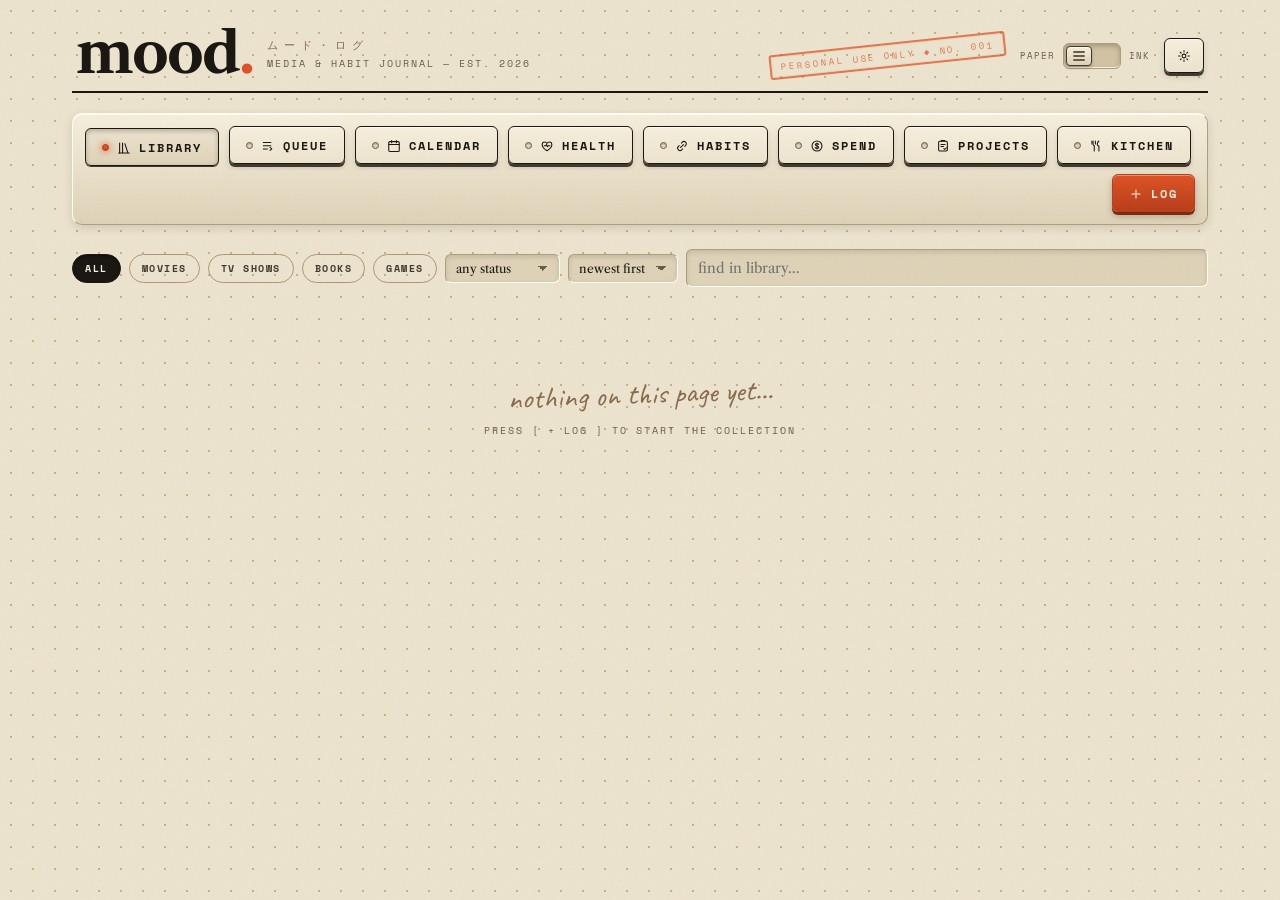
==== commit c9b5f7d6: "mood update Per 15.10.2026 10:39:47,07" ====
--- a/android/app/src/main/assets/mood.html
+++ b/android/app/src/main/assets/mood.html
@@ -21,6 +21,8 @@
   --accent:#DE5426; --accent-2:#B93F1B; --accent-soft:rgba(222,84,38,.14);
   --hl:#EFC94C; --hl-2:#D9AF2E;
   --lcd-bg:#333D2C; --lcd-bg2:#2A3324; --lcd-fg:#C6E39A; --lcd-dim:#5F7048;
+  --wtr:#7FA9B9;
+  --pat:rgba(139,117,77,.13);
   --bev-hi:#FFFDF0; --bev-lo:#AE9F80; --screw:#8F7F60;
   --shadow:rgba(46,34,20,.28); --shadow-soft:rgba(46,34,20,.14);
   --card:#F2EAD6; --overlay:rgba(27,20,12,.55);
@@ -34,6 +36,8 @@
   --accent:#E86134; --accent-2:#C74A22; --accent-soft:rgba(232,97,52,.16);
   --hl:#C9A83B; --hl-2:#A88A28;
   --lcd-bg:#28301F; --lcd-bg2:#1E2517; --lcd-fg:#BEDC90; --lcd-dim:#55663D;
+  --wtr:#5E8B9C;
+  --pat:rgba(233,221,196,.07);
   --bev-hi:#3D3426; --bev-lo:#000000; --screw:#5C4E38;
   --shadow:rgba(0,0,0,.55); --shadow-soft:rgba(0,0,0,.3);
   --card:#1F1A13; --overlay:rgba(5,3,2,.7);
@@ -45,12 +49,18 @@
 body{
   font-family:'Libre Caslon Text', Georgia, serif;
   background-color:var(--bg);
-  background-image:radial-gradient(circle, var(--dot) 1px, transparent 1.4px);
-  background-size:22px 22px;
   color:var(--ink);
   min-height:100vh;
+  overflow-x:hidden;   /* stray wide inputs must never make the page pan sideways */
   transition:background-color .35s, color .35s;
 }
+.input{min-width:0; max-width:100%}
+.grid2 > *{min-width:0}
+/* journal paper patterns — pick yours in settings */
+[data-pattern="dots"] body{background-image:radial-gradient(circle, var(--dot) 1px, transparent 1.4px); background-size:22px 22px}
+[data-pattern="grid"] body{background-image:linear-gradient(var(--pat) 1px, transparent 1px), linear-gradient(90deg, var(--pat) 1px, transparent 1px); background-size:30px 30px}
+[data-pattern="lines"] body{background-image:linear-gradient(var(--pat) 1px, transparent 1px); background-size:100% 34px; background-position:0 12px}
+[data-pattern="blank"] body{background-image:none}
 /* film grain overlay */
 body::after{
   content:''; position:fixed; inset:0; z-index:999; pointer-events:none;
@@ -100,6 +110,31 @@
   border-radius:10px; box-shadow:0 3px 10px var(--shadow-soft), inset 0 1px 0 var(--bev-hi);
 }
 /* (no corner screws on the nav deck — they collide with the tab keys) */
+.deck-tabs{display:flex; align-items:stretch; gap:10px; flex-wrap:wrap; min-width:0}
+/* the scroll container must carry inner padding, or it crops the keys' borders/shadows */
+.deck[data-nav="scroll"] .deck-tabs{flex-wrap:nowrap; overflow-x:auto; scrollbar-width:none; -webkit-overflow-scrolling:touch; padding:3px 3px 6px; margin:-3px -3px -6px}
+.deck[data-nav="scroll"] .deck-tabs::-webkit-scrollbar{display:none}
+
+/* skeuo toggle (ios-style, paper edition) */
+.tgl{
+  position:relative; width:46px; height:25px; border-radius:13px; flex:none; cursor:pointer;
+  background:var(--bg-deep); border:1px solid var(--bev-lo);
+  box-shadow:inset 0 2px 4px var(--shadow); transition:background .2s;
+}
+.tgl::after{
+  content:''; position:absolute; top:2px; left:2px; width:19px; height:19px; border-radius:50%;
+  background:linear-gradient(180deg, var(--bg-hi), var(--bg-lo)); border:1px solid var(--ink-2);
+  box-shadow:0 1px 2px var(--shadow), inset 0 1px 0 var(--bev-hi); transition:left .18s cubic-bezier(.5,1.5,.5,1);
+}
+.tgl.on{background:var(--ok)}
+.tgl.on::after{left:23px}
+.tabrow{display:flex; align-items:center; gap:10px; padding:9px 2px; border-bottom:1px dashed var(--line)}
+.tabrow .tki{display:inline-flex; width:20px; color:var(--ink-2); flex:none}
+.tabrow .tki svg{width:17px; height:17px}
+.tabrow .tn{flex:1; font-size:14px; font-weight:700}
+.tabrow .fav{background:none; border:none; font-size:16px; line-height:1; color:var(--sepia-2); cursor:pointer; padding:2px 6px; flex:none}
+.tabrow .fav.on{color:var(--accent)}
+.tabrow .fav:disabled{opacity:.3; cursor:default}
 .key{
   font-family:'Space Mono',monospace; font-size:12px; font-weight:700; letter-spacing:2px; text-transform:uppercase;
   padding:10px 16px 9px; border-radius:6px; border:1px solid var(--ink);
@@ -366,6 +401,175 @@
 }
 .cal-rail.ongoing{background-image:repeating-linear-gradient(90deg, transparent 0 7px, rgba(246,239,221,.5) 7px 10px)}
 .cal-rail:hover{filter:brightness(1.12); height:6px}
+
+/* ================= vitals: water + sleep + pills ================= */
+.vitals{display:grid; grid-template-columns:1fr 1fr; gap:16px; margin-top:16px}
+/* hydration unit — spherical water tank + physical cup keys */
+.water-wrap{display:flex; gap:18px; align-items:flex-start}
+.wtank{width:158px; flex:none; filter:drop-shadow(0 3px 4px var(--shadow-soft))}
+.wtank rect, .wtank ellipse{transition:y .9s cubic-bezier(.3,1.15,.4,1), cy .9s cubic-bezier(.3,1.15,.4,1)}
+.water-side{display:flex; flex-direction:column; gap:10px; align-items:flex-start; min-width:0; flex:1}
+.wq{display:flex; gap:6px; flex-wrap:wrap; align-items:flex-end}
+.wq .wqk{flex-direction:column; gap:3px; padding:7px 9px 6px; font-size:8.5px; letter-spacing:.5px; align-items:center}
+.wq .wqk svg{display:block}
+.wrecs{width:100%}
+.wrec{display:flex; align-items:center; gap:10px; padding:4px 2px; border-bottom:1px dashed var(--line); font-family:'Space Mono',monospace; font-size:10.5px}
+.wrec .wt{color:var(--ink-3); width:44px; flex:none}
+.wrec .wm{font-weight:700}
+.wrec .tx-del{margin-left:auto}
+.wnext{font-family:'Space Mono',monospace; font-size:9.5px; letter-spacing:1px; color:var(--ink-3)}
+.wnext b{color:var(--accent)}
+.sleep-bars{display:flex; gap:6px; align-items:flex-end; height:92px; padding:8px 4px 2px}
+.sleep-bars .sb{flex:1; display:flex; flex-direction:column; align-items:center; gap:3px; height:100%; justify-content:flex-end; cursor:pointer}
+.sleep-bars .sb i{width:100%; background:var(--sepia-2); border-radius:3px 3px 0 0; min-height:2px; box-shadow:inset 0 1px 0 rgba(255,255,255,.2)}
+.sleep-bars .sb.good i{background:var(--ok)}
+.sleep-bars .sb .d{font-family:'Space Mono',monospace; font-size:7.5px; color:var(--ink-3)}
+.pill-grid{display:grid; grid-template-columns:minmax(120px,1.4fr) repeat(7,1fr); gap:5px 6px; align-items:center; margin-top:6px}
+.pill-grid .pgh{font-family:'Space Mono',monospace; font-size:8.5px; letter-spacing:1px; color:var(--ink-3); text-align:center; text-transform:uppercase}
+.pill-grid .pgh.today{color:var(--accent); font-weight:700}
+.pill-name{display:flex; align-items:center; gap:8px; min-width:0; cursor:pointer}
+.pill-name .pn{font-weight:700; font-size:13px; white-space:nowrap; overflow:hidden; text-overflow:ellipsis}
+.pill-name .pd{font-family:'Space Mono',monospace; font-size:9px; color:var(--ink-3); white-space:nowrap}
+.pcell{display:flex; align-items:center; justify-content:center; aspect-ratio:1; border-radius:8px; border:1px dashed var(--sepia-2); cursor:pointer; position:relative; background:var(--card)}
+.pcell.na{border-color:transparent; background:transparent; cursor:default}
+.pcell.na::before{content:'·'; color:var(--sepia-2)}
+.pcell.taken{border:1.6px solid var(--ok)}
+.pcell.taken::after{content:'✓'; position:absolute; right:3px; bottom:1px; font-family:'Space Mono',monospace; font-size:9px; font-weight:700; color:var(--ok)}
+.pcell.partial{border-style:solid}
+.pcell.partial::after{content:'…'; position:absolute; right:3px; bottom:1px; font-family:'Space Mono',monospace; font-size:9px; font-weight:700; color:var(--accent)}
+.pcell.tdy{box-shadow:0 0 0 2px var(--accent-soft)}
+.shape-tiles{display:flex; gap:8px; flex-wrap:wrap}
+.shape-tiles .stile{width:46px; height:46px; display:flex; align-items:center; justify-content:center; border:1px solid var(--line); border-radius:9px; cursor:pointer; background:var(--card)}
+.shape-tiles .stile.on{border:2px solid var(--accent)}
+.swatches{display:flex; gap:8px; flex-wrap:wrap}
+.swatches .sw2{width:24px; height:24px; border-radius:50%; cursor:pointer; border:2px solid transparent; box-shadow:0 1px 2px var(--shadow-soft), inset 0 1px 0 rgba(255,255,255,.3)}
+.swatches .sw2.on{border-color:var(--ink)}
+.wd-chips{display:flex; gap:5px; flex-wrap:wrap}
+.wd-chips .chip{padding:6px 10px}
+.pillbox-wrap{position:relative; width:min(390px, 100%); margin:4px auto 0}
+.pillbox{display:block; width:100%; filter:drop-shadow(0 3px 5px var(--shadow-soft))}
+.pillbox [data-slot]:hover{filter:brightness(1.04)}
+#pill3dc{position:absolute; inset:0; width:100%; height:100%; pointer-events:none; z-index:2}
+.pillbox-sub{display:flex; flex-direction:column; align-items:center; gap:2px; margin-top:6px}
+/* frosted glass lid — hinged at the left, swings open in 3d on tap */
+.pill-lid{
+  position:absolute; left:50%; top:50.1%; width:79.5%; aspect-ratio:1;
+  transform:translate(-50%,-50%); transform-origin:6% 50%;
+  border-radius:50%; cursor:pointer; z-index:3;
+  background:
+    radial-gradient(120% 90% at 32% 24%, rgba(255,255,255,.36), rgba(255,255,255,.09) 45%, rgba(255,255,255,.03) 72%),
+    linear-gradient(155deg, rgba(255,255,255,.15), rgba(185,196,201,.06));
+  border:1.5px solid rgba(255,255,255,.6);
+  box-shadow:inset 0 1px 10px rgba(255,255,255,.28), inset 0 -8px 16px rgba(28,32,34,.14), 0 2px 7px rgba(18,20,22,.2);
+  backdrop-filter:blur(1.8px) saturate(.9);
+  -webkit-backdrop-filter:blur(1.8px) saturate(.9);
+  transition:transform .65s cubic-bezier(.42,1.25,.4,1), opacity .5s;
+}
+.pill-lid::before{
+  content:''; position:absolute; left:13%; top:9%; width:36%; height:22%; border-radius:50%;
+  background:linear-gradient(rgba(255,255,255,.5), rgba(255,255,255,0)); transform:rotate(-24deg);
+}
+.pill-lid::after{
+  content:''; position:absolute; right:5.5%; top:46%; width:11px; height:11px; border-radius:50%;
+  background:linear-gradient(145deg, #F2F4F5, #9CA1A3); box-shadow:0 1px 2px rgba(0,0,0,.35), inset 0 1px 0 #fff;
+}
+.pill-lid.open{
+  transform:translate(-50%,-50%) perspective(1100px) rotateY(-107deg);
+  opacity:.3; pointer-events:none;
+}
+.pill-latch{
+  position:absolute; right:1.5%; top:5%; z-index:4; width:34px; height:34px; border-radius:50%;
+  border:1px solid var(--ink-2); background:linear-gradient(160deg, #EFF1F2, #A8ADAF);
+  box-shadow:0 2px 0 var(--ink-2), inset 0 1px 0 #fff; cursor:pointer;
+  font-family:'Space Mono',monospace; font-size:12px; font-weight:700; color:#3B3E40; line-height:1;
+}
+.pill-latch:active{transform:translateY(2px); box-shadow:none}
+
+/* ================= projects ================= */
+.proj-card{margin-bottom:14px}
+.proj-card .hname{font-size:17px}
+.deadline-chip{font-family:'Space Mono',monospace; font-size:9px; letter-spacing:1px; padding:3px 8px; border:1px solid var(--sepia-2); border-radius:10px; color:var(--ink-2)}
+.deadline-chip.soon{border-color:var(--accent); color:var(--accent)}
+.deadline-chip.over{border-color:var(--bad); color:var(--bad); font-weight:700}
+.todo-add{display:flex; gap:8px; margin-top:8px}
+.todo-add .input{flex:1; padding:7px 10px; font-size:13px}
+.ep .tdel{margin-left:auto; background:none; border:none; color:var(--bad); opacity:.4; font-family:'Space Mono',monospace; cursor:pointer; padding:0 4px}
+.ep:hover .tdel{opacity:1}
+.proj-notes{font-family:'Caveat',cursive; font-size:17px; color:var(--sepia); margin-top:6px}
+
+/* ================= kitchen ================= */
+.fridge-cat{font-family:'Space Mono',monospace; font-size:9px; font-weight:700; letter-spacing:2.5px; text-transform:uppercase; color:var(--sepia); margin:14px 0 2px; display:flex; align-items:center; gap:8px}
+.fridge-cat::after{content:''; flex:1; border-top:1px dashed var(--line)}
+.fridge-row{display:grid; grid-template-columns:minmax(0,1.4fr) auto auto auto auto; gap:6px 8px; align-items:center; padding:7px 2px; border-bottom:1px dashed var(--line)}
+.fridge-row .fn{font-weight:700; font-size:14px; min-width:0; white-space:nowrap; overflow:hidden; text-overflow:ellipsis}
+.fridge-row .fq{font-family:'Space Mono',monospace; font-size:10.5px; color:var(--ink-2); white-space:nowrap}
+.fridge-row .fe{font-family:'Space Mono',monospace; font-size:9px; padding:2px 7px; border-radius:9px; border:1px solid var(--sepia-2); color:var(--ink-3); white-space:nowrap}
+.fridge-row .fe.soon{border-color:var(--accent); color:var(--accent)}
+.fridge-row .fe.over{border-color:var(--bad); color:var(--bad)}
+.fridge-row .ftip{grid-column:1 / -1; font-family:'Caveat',cursive; font-size:15px; color:var(--sepia); line-height:1.2; white-space:nowrap; overflow:hidden; text-overflow:ellipsis; margin-top:-3px}
+.fridge-add{display:grid; grid-template-columns:minmax(0,1.5fr) minmax(0,1fr) minmax(0,1fr); gap:8px; margin-top:12px}
+.fridge-add .rowb{display:flex; gap:8px; grid-column:1 / -1}
+.fridge-add .rowb .input{flex:1}
+@media (max-width:560px){
+  .fridge-row{grid-template-columns:minmax(0,1fr) auto auto auto}
+  .fridge-row .fq{display:none}
+  .fridge-add{grid-template-columns:minmax(0,1.5fr) minmax(0,1fr)}
+}
+/* shopping list */
+.shop-row{display:grid; grid-template-columns:auto minmax(0,1fr) auto; gap:6px 10px; align-items:center; padding:8px 2px; border-bottom:1px dashed var(--line)}
+.shop-row .sdot{
+  width:21px; height:21px; border-radius:50%; border:1.7px solid var(--sepia-2); cursor:pointer; flex:none;
+  display:flex; align-items:center; justify-content:center; font-family:'Space Mono',monospace; font-size:11px; font-weight:700; color:#F6EFDD;
+}
+.shop-row .sdot.on{background:var(--accent); border-color:var(--accent-2)}
+.shop-row .sn{min-width:0; cursor:pointer; white-space:nowrap; overflow:hidden; text-overflow:ellipsis}
+.shop-row .sn .nm{font-weight:700; font-size:14.5px}
+.shop-row.done .sn .nm{text-decoration:line-through; text-decoration-color:var(--sepia); color:var(--ink-3)}
+.shop-row .sn .sq{font-family:'Space Mono',monospace; font-size:10px; color:var(--ink-2); margin-left:7px}
+.shop-row .sn .sf{font-family:'Caveat',cursive; font-size:14px; color:var(--sepia); margin-left:8px}
+.merge-chip{
+  grid-column:2 / -1; justify-self:start; margin-top:-2px;
+  font-family:'Space Mono',monospace; font-size:9px; letter-spacing:.5px; padding:3px 9px;
+  border:1px dashed var(--accent); color:var(--accent); border-radius:10px; background:none; cursor:pointer;
+}
+.merge-bar{
+  position:sticky; bottom:calc(100px + env(safe-area-inset-bottom)); z-index:5;
+  display:flex; gap:8px; align-items:center; padding:10px 12px; margin-top:12px; border-radius:8px;
+  background:var(--ink); color:var(--bg-hi); box-shadow:0 6px 16px var(--shadow);
+}
+.merge-bar .mono{font-size:10px; letter-spacing:1px}
+.merge-bar .btn{box-shadow:none}
+.merge-bar .btn:not(.primary){color:var(--ink)}  /* dark bar inherits light text — the plain key needs its ink back */
+.recipe-card{cursor:pointer; margin-bottom:12px}
+.recipe-card .rt{font-size:17px; font-weight:700}
+.recipe-card .ro{font-family:'Space Mono',monospace; font-size:9.5px; color:var(--ink-3); letter-spacing:1px; text-transform:uppercase; margin-top:2px}
+.cookable{font-family:'Space Mono',monospace; font-size:9px; letter-spacing:1px; padding:3px 8px; border-radius:10px; border:1.5px solid var(--ok); color:var(--ok); font-weight:700}
+.cookable.no{border-color:var(--sepia-2); color:var(--ink-3); font-weight:400}
+.ing-row{display:flex; gap:8px; padding:5px 0; border-bottom:1px dashed var(--line); font-size:13.5px; align-items:baseline}
+.ing-row .ia{font-family:'Space Mono',monospace; font-size:10.5px; color:var(--ink-2); width:76px; flex:none}
+.ing-row .have{color:var(--ok); font-family:'Space Mono',monospace; font-size:10px; margin-left:auto; flex:none}
+.ing-row .miss{color:var(--bad); font-family:'Space Mono',monospace; font-size:10px; margin-left:auto; flex:none}
+.ing-row .sub{font-family:'Caveat',cursive; font-size:15px; color:var(--sepia)}
+.step-row{display:flex; gap:10px; padding:7px 0; font-size:14.5px; line-height:1.5}
+.step-row .sn{font-family:'Space Mono',monospace; font-weight:700; font-size:11px; color:var(--accent); flex:none; padding-top:2px}
+
+/* ================= habits (chains) ================= */
+.habit-card{margin-bottom:14px}
+.habit-card .hname{font-size:17px; font-weight:700; border-bottom:3px solid var(--hc, var(--accent)); padding-bottom:2px}
+.chain-strip{display:flex; align-items:center; margin-top:14px; padding:2px}
+.chd{
+  width:18px; height:18px; border-radius:50%; flex:none; cursor:pointer; position:relative;
+  border:1.8px solid var(--sepia-2); background:transparent; transition:transform .1s;
+}
+.chd:hover{transform:scale(1.2)}
+.chd.on{background:var(--ok); border-color:var(--ok)}
+.chd.on::after{content:'✓'; position:absolute; inset:0; display:flex; align-items:center; justify-content:center; font-family:'Space Mono',monospace; font-size:9px; font-weight:700; color:#F6EFDD}
+.chd.today{box-shadow:0 0 0 2px var(--accent-soft); border-color:var(--accent)}
+.chd .dl{position:absolute; top:-14px; left:50%; transform:translateX(-50%); font-family:'Space Mono',monospace; font-size:7px; color:var(--ink-3)}
+.chc{flex:1; height:2px; background:var(--line); min-width:4px}
+.chc.on{background:var(--ok); height:3px}
+.hstreak{font-family:'Space Mono',monospace; font-size:10.5px; letter-spacing:1px; color:var(--ink-2)}
+.hstreak b{color:var(--accent); font-size:13px}
 
 /* ================= queue ================= */
 .queue-wrap{max-width:660px}
@@ -418,17 +622,19 @@
 .cat-txs{display:none; padding:2px 12px 10px; border-top:1px dashed var(--line)}
 .cat.open .cat-txs{display:block}
 .tx-row{
-  display:grid; grid-template-columns:minmax(0,1fr) auto auto; gap:4px 10px; align-items:center;
+  display:grid; grid-template-columns:minmax(0,1fr) auto auto auto; gap:4px 8px; align-items:center;
   padding:6px 0; border-bottom:1px dashed var(--line);
 }
 .tx-row:last-child{border-bottom:none}
 .tx-row .d{min-width:0; font-family:'Space Mono',monospace; font-size:11px; color:var(--ink-2); white-space:nowrap; overflow:hidden; text-overflow:ellipsis}
 .tx-row .amt{font-family:'Space Mono',monospace; font-size:11.5px; font-weight:700; white-space:nowrap; text-align:right}
 .tx-row select.mini{padding:4px 24px 4px 8px; font-size:10px; max-width:min(160px, 34vw); border-radius:5px}
+.tx-del{background:none; border:none; color:var(--bad); font-family:'Space Mono',monospace; font-size:12px; padding:2px 5px; cursor:pointer; opacity:.55; flex:none}
+.tx-del:hover{opacity:1}
 @media (max-width:560px){
-  .tx-row{grid-template-columns:1fr auto}
+  .tx-row{grid-template-columns:1fr auto auto}
   .tx-row .d{grid-column:1 / -1}
-  .tx-row select.mini{max-width:56vw; justify-self:start}
+  .tx-row select.mini{max-width:50vw; justify-self:start}
 }
 
 @media (max-width:920px){ .spend-grid{grid-template-columns:1fr} .donut-wrap{max-width:340px; margin:0 auto} }
@@ -544,10 +750,19 @@
 .detail-info h2{font-size:24px; line-height:1.1; margin-bottom:2px}
 .detail-info .byline{font-family:'Caveat',cursive; font-size:20px; color:var(--sepia); margin-bottom:8px}
 .detail-info .mono-row{font-family:'Space Mono',monospace; font-size:10px; letter-spacing:1.5px; text-transform:uppercase; color:var(--ink-3); display:flex; gap:12px; flex-wrap:wrap; margin-bottom:10px}
-.rating{display:flex; gap:5px; margin:6px 0 2px}
-.rating button{background:none; border:none; padding:2px; line-height:1}
-.rating .rdot{width:15px;height:15px;border-radius:50%; border:1.6px solid var(--sepia); display:block}
-.rating button.on .rdot{background:var(--accent); border-color:var(--accent-2)}
+/* half-star ratings (letterboxd style) */
+.stars{display:inline-flex; gap:2px}
+.stars .st{position:relative; width:var(--ss,20px); height:var(--ss,20px); display:inline-block}
+.stars .st > svg{width:100%; height:100%; display:block; color:var(--sepia-2)}
+.stars .st .st-f{position:absolute; inset:0; overflow:hidden; pointer-events:none}
+.stars .st .st-f svg{color:var(--accent); width:var(--ss,20px); height:var(--ss,20px); display:block}
+.stars.ia .st{cursor:pointer; transition:transform .1s}
+.stars.ia .st:hover{transform:scale(1.18)}
+.score-row{display:flex; align-items:center; gap:10px; margin:5px 0}
+.score-row .sl{font-family:'Space Mono',monospace; font-size:9px; letter-spacing:1.5px; text-transform:uppercase; color:var(--ink-3); width:64px; flex:none}
+.score-row .sv{font-family:'Space Mono',monospace; font-size:11px; font-weight:700; color:var(--ink-2)}
+.score-row .btn{padding:4px 8px; font-size:9px}
+.mini-stars{margin-top:3px}
 .gauge{height:16px; border-radius:8px; background:var(--bg-lo); box-shadow:inset 0 2px 4px var(--shadow); overflow:hidden; position:relative}
 .gauge i{display:block; height:100%; background:linear-gradient(180deg, var(--accent), var(--accent-2)); border-radius:8px; box-shadow:inset 0 1px 0 rgba(255,240,220,.4); transition:width .3s}
 .gauge span{position:absolute; inset:0; display:flex; align-items:center; justify-content:center; font-family:'Space Mono',monospace; font-size:9px; font-weight:700; letter-spacing:1px; color:var(--ink)}
@@ -606,13 +821,16 @@
     box-shadow:0 -6px 18px var(--shadow);
   }
   .deck .spacer{display:none}
+  .deck-tabs{flex:1; min-width:0; gap:6px}
   /* tall icon-tab styling applies ONLY to the bottom deck — masthead and
      month-nav keys stay compact so they never outgrow their rows */
   .deck .key{
     flex-direction:column; gap:4px; justify-content:center;
     padding:9px 4px 8px; font-size:8px; letter-spacing:.4px; min-height:52px;
   }
-  .deck .key[data-view]{flex:1; min-width:0}
+  .deck[data-nav="scroll"] .deck-tabs .key[data-view]{flex:0 0 auto; min-width:58px}
+  .deck[data-nav="favs"] .deck-tabs .key[data-view]{flex:1; min-width:0}
+  #btn-burger{flex:0 0 auto; min-width:52px}
   .deck .key .led{display:none}
   .deck .key .ki svg{width:19px; height:19px}
   .deck .key .kl{white-space:nowrap}
@@ -652,13 +870,17 @@
   /* health */
   .health-top{grid-template-columns:1fr}
   .health-cols{grid-template-columns:1fr; gap:18px}
+  .vitals{grid-template-columns:1fr}
+  .pill-grid{grid-template-columns:minmax(84px,1.2fr) repeat(7,1fr); gap:4px}
+  .pill-name .pd{display:none}
   .stepchart{height:140px; gap:1.5px}
   .pedometer .lcd .val{font-size:32px}
   .stat .v{font-size:15px}
 
-  /* modals become full sheets */
-  .modal-overlay{padding:0; align-items:stretch}
-  .modal{width:100%; min-height:100dvh; border-radius:0; padding:18px 14px calc(28px + env(safe-area-inset-bottom)); animation:none}
+  /* modals become full sheets — flex-start (NOT stretch: stretch pins the
+     panel to exactly screen height, so longer content spills past the paper) */
+  .modal-overlay{padding:0; align-items:flex-start}
+  .modal{width:100%; min-height:100dvh; height:auto; border-radius:0; padding:18px 14px calc(28px + env(safe-area-inset-bottom)); animation:none}
   .modal-close{top:14px; right:14px; width:34px; height:34px}
   .grid2{grid-template-columns:1fr}
   .type-tiles{grid-template-columns:1fr 1fr}
@@ -700,11 +922,17 @@
 </header>
 
 <nav class="deck" id="deck">
-  <button class="key on" data-view="library"><span class="led"></span><span class="ki"></span><span class="kl">Library</span></button>
-  <button class="key" data-view="queue"><span class="led"></span><span class="ki"></span><span class="kl">Queue</span></button>
-  <button class="key" data-view="calendar"><span class="led"></span><span class="ki"></span><span class="kl">Calendar</span></button>
-  <button class="key" data-view="health"><span class="led"></span><span class="ki"></span><span class="kl">Steps</span></button>
-  <button class="key" data-view="spend"><span class="led"></span><span class="ki"></span><span class="kl">Spend</span></button>
+  <div class="deck-tabs" id="deck-tabs">
+    <button class="key on" data-view="library"><span class="led"></span><span class="ki"></span><span class="kl">Library</span></button>
+    <button class="key" data-view="queue"><span class="led"></span><span class="ki"></span><span class="kl">Queue</span></button>
+    <button class="key" data-view="calendar"><span class="led"></span><span class="ki"></span><span class="kl">Calendar</span></button>
+    <button class="key" data-view="health"><span class="led"></span><span class="ki"></span><span class="kl">Health</span></button>
+    <button class="key" data-view="habits"><span class="led"></span><span class="ki"></span><span class="kl">Habits</span></button>
+    <button class="key" data-view="spend"><span class="led"></span><span class="ki"></span><span class="kl">Spend</span></button>
+    <button class="key" data-view="projects"><span class="led"></span><span class="ki"></span><span class="kl">Projects</span></button>
+    <button class="key" data-view="kitchen"><span class="led"></span><span class="ki"></span><span class="kl">Kitchen</span></button>
+  </div>
+  <button class="key hidden" id="btn-burger" title="more tabs"><span class="ki"></span><span class="kl">More</span></button>
   <div class="spacer"></div>
   <button class="key accent" id="btn-add"><span class="ki"></span><span class="kl">Log</span></button>
 </nav>
@@ -713,7 +941,10 @@
 <main id="view-queue" class="view hidden"></main>
 <main id="view-calendar" class="view hidden"></main>
 <main id="view-health" class="view hidden"></main>
+<main id="view-habits" class="view hidden"></main>
 <main id="view-spend" class="view hidden"></main>
+<main id="view-projects" class="view hidden"></main>
+<main id="view-kitchen" class="view hidden"></main>
 
 <div class="modal-overlay" id="modal-overlay">
   <div class="modal" id="modal">
@@ -747,6 +978,12 @@
   queue: I('<path d="M4 6h13M4 11.5h13M4 17h7"/><path d="m15.5 14.5 3 2.5-3 2.5"/>'),
   coin: I('<circle cx="12" cy="12" r="8.5"/><path d="M12 7v10M15 9.2c-.6-1-1.7-1.5-3-1.5-1.6 0-2.9.8-2.9 2.1 0 2.9 5.8 1.6 5.8 4.4 0 1.3-1.3 2.1-2.9 2.1-1.3 0-2.4-.5-3-1.5"/>'),
   plus: I('<path d="M12 5v14M5 12h14"/>'),
+  heart: I('<path d="M12 20.2c-4.8-3.4-8.3-6.5-8.3-10.1C3.7 7.2 5.6 5.2 8 5.2c1.6 0 3.1.9 4 2.3.9-1.4 2.4-2.3 4-2.3 2.4 0 4.3 2 4.3 4.9 0 3.6-3.5 6.7-8.3 10.1z"/><path d="M7 11.5h3l1.2-2.2 1.6 4 1.2-1.8H17"/>'),
+  chain: I('<path d="m9.5 14.5 5-5"/><path d="M11 7l1.5-1.5a4 4 0 0 1 5.7 5.7L16.7 12.7"/><path d="M13 17l-1.5 1.5a4 4 0 0 1-5.7-5.7L7.3 11.3"/>'),
+  clipboard: I('<rect x="4.5" y="4" width="15" height="16.5" rx="2"/><path d="M9 4V2.8h6V4"/><path d="M8.5 9.5h7M8.5 13h4.5"/><path d="m13.5 16.5 1.5 1.5 3-3"/>'),
+  fork: I('<path d="M7 3.5v5.5a2 2 0 0 0 2 2v9.5"/><path d="M11 3.5v5M5 3.5v5"/><path d="M17 3.5c-1.8 1.2-2.8 3.2-2.8 5.7 0 2 .9 3 2.8 3v8.3"/>'),
+  burger: I('<path d="M4 7h16M4 12h16M4 17h16"/>'),
+  star: '<svg viewBox="0 0 24 24" xmlns="http://www.w3.org/2000/svg"><path d="M12 2.8l2.8 5.9 6.4.8-4.7 4.4 1.2 6.3L12 17.1l-5.7 3.1 1.2-6.3L2.8 9.5l6.4-.8z"/></svg>',
 };
 
 /* ============ utils ============ */
@@ -767,6 +1004,26 @@
 // broken cover image → try fallback url, else hide (paper placeholder shows through)
 window.imgFb = img => { if (img.dataset.fb){ img.src = img.dataset.fb; img.removeAttribute('data-fb'); } else img.style.display = 'none'; };
 
+/* half-star widget */
+const STAR_PATH = 'M12 2.8l2.8 5.9 6.4.8-4.7 4.4 1.2 6.3L12 17.1l-5.7 3.1 1.2-6.3L2.8 9.5l6.4-.8z';
+const STAR_OUT = `<svg viewBox="0 0 24 24" xmlns="http://www.w3.org/2000/svg"><path d="${STAR_PATH}" fill="none" stroke="currentColor" stroke-width="1.7" stroke-linejoin="round"/></svg>`;
+const STAR_FILL = `<svg viewBox="0 0 24 24" xmlns="http://www.w3.org/2000/svg"><path d="${STAR_PATH}" fill="currentColor"/></svg>`;
+function starsHTML(v, size = 20, interactive = false){
+  return `<div class="stars ${interactive ? 'ia' : ''}" style="--ss:${size}px" data-v="${v || 0}">${[1,2,3,4,5].map(i => {
+    const w = v >= i ? 100 : v >= i - .5 ? 50 : 0;
+    return `<span class="st" data-i="${i}"><span class="st-f" style="width:${w}%">${STAR_FILL}</span>${STAR_OUT}</span>`;
+  }).join('')}</div>`;
+}
+function wireStars(el, cb){
+  if (!el) return;
+  $$('.st', el).forEach(s => s.addEventListener('click', ev => {
+    const r = s.getBoundingClientRect();
+    let v = +s.dataset.i - ((ev.clientX - r.left) < r.width / 2 ? .5 : 0);
+    if (+el.dataset.v === v) v = 0;   // tap the same value to clear
+    cb(v);
+  }));
+}
+
 const TYPES = {
   movie: { label:'Movie',  plural:'Movies', icon:ICONS.movie },
   tv:    { label:'TV Show',plural:'TV Shows', icon:ICONS.tv },
@@ -784,10 +1041,25 @@
 /* ============ store ============ */
 const LS_KEY = 'mood.journal.v1';
 const DEFAULTS = () => ({
-  version: 2,
-  settings: { theme:'paper', tmdbKey:'', rawgKey:'', geminiKey:'', stepGoal:8000 },
+  version: 3,
+  settings: {
+    theme:'paper', pattern:'dots', tmdbKey:'', rawgKey:'', geminiKey:'', stepGoal:8000,
+    tabs: { library:true, queue:true, calendar:true, health:true, habits:true, spend:true, projects:true, kitchen:true },
+    navMode: 'scroll',                                   // 'scroll' | 'favs'
+    favTabs: ['library','queue','health','spend'],       // used by favs mode (4 + burger)
+    simpleHealth: true,                                  // phone: hide import/link clutter, sync only
+    waterGoal: 2000, waterRemind: { on:false, everyMin:120, from:'10:00', to:'22:00' },
+  },
   media: [],          // entries
   health: {},         // 'YYYY-MM-DD' -> {steps, walkMin, walkKm}
+  sleep: {},          // 'YYYY-MM-DD' -> minutes
+  water: {},          // 'YYYY-MM-DD' -> ml
+  pills: [],          // [{id, name, dose, shape, color, times:['08:00'], weekdays:[0..6]}]
+  pillLog: {},        // 'YYYY-MM-DD' -> { pillId: { 'HH:MM': true } }
+  habits: [],         // [{id, name, color, days:{'YYYY-MM-DD':1}}]
+  projects: [],       // [{id, name, color, deadline, notes, todos:[{id,text,done}]}]
+  kitchen: { fridge: [], recipes: [], shopping: [] },
+  waterLog: {},       // 'YYYY-MM-DD' -> [{t:'HH:MM', ml}] — today's records list
   queue: [],          // ordered entry ids — the "up next" thread
   lists: [],          // [{id, name, items:[entryIds]}] — custom reading/playing orders
   spend: {},          // 'YYYY-MM' -> {currency, tx:[{desc,amt,cat}], importedAt} (legacy: categories[])
@@ -801,6 +1073,21 @@
   if (!db.savings || !Array.isArray(db.savings.entries)) db.savings = { entries: [] };
   if (!Array.isArray(db.lists)) db.lists = [];
   if (!db.spendRules) db.spendRules = {};
+  // v3 migrations
+  const DS = DEFAULTS().settings;
+  db.settings.tabs = Object.assign({}, DS.tabs, db.settings.tabs || {});
+  db.settings.navMode = db.settings.navMode || DS.navMode;
+  db.settings.favTabs = Array.isArray(db.settings.favTabs) && db.settings.favTabs.length ? db.settings.favTabs.slice(0,4) : DS.favTabs;
+  db.settings.pattern = db.settings.pattern || 'dots';
+  if (db.settings.simpleHealth === undefined) db.settings.simpleHealth = true;
+  db.settings.waterGoal = db.settings.waterGoal || 2000;
+  db.settings.waterRemind = Object.assign({}, DS.waterRemind, db.settings.waterRemind || {});
+  ['sleep','water','pillLog','waterLog'].forEach(k => { if (!db[k] || typeof db[k] !== 'object') db[k] = {}; });
+  ['pills','habits','projects'].forEach(k => { if (!Array.isArray(db[k])) db[k] = []; });
+  if (!db.kitchen || typeof db.kitchen !== 'object') db.kitchen = { fridge: [], recipes: [] };
+  if (!Array.isArray(db.kitchen.fridge)) db.kitchen.fridge = [];
+  if (!Array.isArray(db.kitchen.recipes)) db.kitchen.recipes = [];
+  if (!Array.isArray(db.kitchen.shopping)) db.kitchen.shopping = [];
 } catch(e) { console.warn('load failed', e); }
 
 const persist = debounce(() => {
@@ -823,6 +1110,8 @@
   spend: { y: now.getFullYear(), m: now.getMonth() },
   spendTab: 'ledger',
   spendFlat: false,
+  pillWeek: 0,
+  pillView: 'day',
 };
 
 /* ============ toast / modal ============ */
@@ -849,6 +1138,7 @@
 /* ============ theme + nav ============ */
 function applyTheme(){
   document.documentElement.dataset.theme = db.settings.theme;
+  document.documentElement.dataset.pattern = db.settings.pattern || 'dots';
   // tint the android status/navigation bars to match the paper (needs apk v1.1+)
   try {
     if (typeof MoodNative !== 'undefined' && MoodNative.setTheme){
@@ -861,20 +1151,54 @@
   db.settings.theme = db.settings.theme === 'paper' ? 'ink' : 'paper';
   applyTheme(); save();
 });
+const TABS = {
+  library:{ label:'Library' }, queue:{ label:'Queue' }, calendar:{ label:'Calendar' },
+  health:{ label:'Health' }, habits:{ label:'Habits' }, spend:{ label:'Spend' },
+  projects:{ label:'Projects' }, kitchen:{ label:'Kitchen' },
+};
+function enabledTabs(){ return Object.keys(TABS).filter(t => db.settings.tabs[t] !== false); }
+function applyTabs(){
+  const en = enabledTabs();
+  const favsMode = db.settings.navMode === 'favs';
+  const favs = db.settings.favTabs.filter(t => en.includes(t)).slice(0, 4);
+  $$('#deck-tabs .key').forEach(k => {
+    const t = k.dataset.view;
+    k.classList.toggle('hidden', !(en.includes(t) && (!favsMode || favs.includes(t))));
+  });
+  $('#btn-burger').classList.toggle('hidden', !(favsMode && en.some(t => !favs.includes(t))));
+  $('#deck').dataset.nav = db.settings.navMode;
+  if (!en.includes(ui.view)) switchView(en[0] || 'library');
+}
+function openBurger(){
+  const en = enabledTabs();
+  const favs = db.settings.favTabs;
+  const rest = en.filter(t => !favs.includes(t));
+  openModal(`
+    <h2>More tabs</h2>
+    <div class="modal-sub">everything that didn't fit the deck</div>
+    <div class="type-tiles">
+      ${rest.map(t => `<button class="type-tile" data-go="${t}"><span style="display:inline-flex;width:26px;height:26px">${TAB_ICONS[t]||''}</span><span>${TABS[t].label}</span></button>`).join('')}
+    </div>`);
+  $$('#modal-body [data-go]').forEach(b => b.addEventListener('click', () => { closeModal(); switchView(b.dataset.go); }));
+}
 function switchView(v){
   ui.view = v;
   $$('.deck .key[data-view]').forEach(k => k.classList.toggle('on', k.dataset.view === v));
   $$('.view').forEach(el => el.classList.add('hidden'));
-  $(`#view-${v}`).classList.remove('hidden');
+  $(`#view-${v}`)?.classList.remove('hidden');
   render();
 }
 $$('.deck .key[data-view]').forEach(k => k.addEventListener('click', () => switchView(k.dataset.view)));
+$('#btn-burger').addEventListener('click', openBurger);
 
 function render(){
   if (ui.view === 'library') renderLibrary();
   else if (ui.view === 'queue') renderQueue();
   else if (ui.view === 'calendar') renderCalendar();
   else if (ui.view === 'spend') renderSpend();
+  else if (ui.view === 'habits') renderHabits();
+  else if (ui.view === 'projects') renderProjects();
+  else if (ui.view === 'kitchen') renderKitchen();
   else renderHealth();
 }
 
@@ -1209,6 +1533,10 @@
         if (h){ e.playHours = h; save(); if (ui.view === 'queue') renderQueue(); toast(`⌁ gemini: ≈${h}h to finish ${e.title} ✕`); }
       });
     }
+    // audience score, fetched once in the background
+    if (isNew && !e.audScore && db.settings.geminiKey){
+      geminiAudScore(e).then(v => { if (v){ e.audScore = v; save(); } });
+    }
   });
 }
 /* ============ library ============ */
@@ -1289,7 +1617,8 @@
       </div>
       <div class="meta">
         <div class="t">${esc(e.title)}</div>
-        <div class="y">${t.icon} ${esc(e.year || '')}${e.rating ? ` · ${'●'.repeat(e.rating)}` : ''}</div>
+        <div class="y">${t.icon} ${esc(e.year || '')}</div>
+        ${e.rating ? `<div class="mini-stars">${starsHTML(e.rating, 11)}</div>` : ''}
         ${p !== null ? `<div class="prog" title="${Math.round(p*100)}%"><i style="width:${Math.round(p*100)}%"></i></div>` : ''}
       </div>
     </div>`;
@@ -1320,8 +1649,13 @@
           <span>▸ ${fmtNice(e.startDate)}</span>
           <span>${e.status==='dropped' ? '~' : '✕'} ${fmtNice(e.endDate)}</span>
         </div>
-        <div class="rating" id="d-rating">
-          ${[1,2,3,4,5].map(n => `<button data-r="${n}" class="${e.rating >= n ? 'on' : ''}"><span class="rdot"></span></button>`).join('')}
+        <div style="margin:6px 0 2px">
+          <div class="score-row"><span class="sl">my score</span><span id="d-stars">${starsHTML(e.rating, 21, true)}</span><span class="sv">${e.rating ? e.rating.toFixed(1) : '—'}</span></div>
+          <div class="score-row"><span class="sl">audience</span>
+            ${e.audScore
+              ? `${starsHTML(e.audScore, 15)}<span class="sv">${e.audScore.toFixed(1)}</span><button class="btn ghost" id="d-aud" title="refresh">↻</button>`
+              : `<button class="btn ghost" id="d-aud">⌁ fetch general score</button>`}
+          </div>
         </div>
         <div class="row" style="margin-top:10px">
           ${!e.startDate ? `<button class="btn" id="d-start-today">▸ start today</button>` : ''}
@@ -1354,11 +1688,13 @@
     ${e.notes.trim() ? `<div class="notes-view">${esc(e.notes)}</div>` : `<div class="hand muted" style="font-size:20px">no notes yet — press edit to scribble something</div>`}
   `);
 
-  $$('#d-rating button').forEach(b => b.addEventListener('click', () => {
-    const r = +b.dataset.r;
-    e.rating = (e.rating === r) ? 0 : r;
-    save(); openDetail(id);
-  }));
+  wireStars($('#d-stars .stars'), v => { e.rating = v; save(); openDetail(id); render(); });
+  $('#d-aud')?.addEventListener('click', async () => {
+    toast('⌁ asking gemini for the general score…');
+    const v = await geminiAudScore(e);
+    if (v){ e.audScore = v; save(); openDetail(id); toast(`audience ≈ ${v.toFixed(1)}★ ✕`); }
+    else toast('⚠ no score found — is the gemini key set?');
+  });
   $('#d-edit').addEventListener('click', () => { openModal(entryFormHTML(e, false)); wireEntryForm(e, false); });
   $('#d-queue')?.addEventListener('click', () => { db.queue.push(e.id); save(); openDetail(id); toast('queued ↧ position ' + db.queue.length); });
   $('#d-list')?.addEventListener('click', () => openListPicker(e));
@@ -1621,20 +1957,13 @@
           <div class="goal dim">goal ${fmtNum(goal)} ${todayH?.steps >= goal ? '· HIT ✓' : ''}</div>
           <div class="bar"><i style="width:${todayH?.steps ? Math.round(clamp(todayH.steps/goal,0,1)*100) : 0}%"></i></div></div>
         </div>
-        <div class="row">
-          <button class="btn primary" id="hl-log">✎ log a day</button>
+        <div class="row" style="justify-content:center">
+          <button class="btn primary" id="hl-sync-main" style="font-size:12px; padding:11px 26px">⌁ SYNC</button>
+          ${db.settings.simpleHealth ? '' : `
+          <button class="btn" id="hl-log">✎ log a day</button>
           <label class="btn filelabel">${ICONS.ul} import<input type="file" id="hl-csv" accept=".csv,.json,text/csv,application/json"></label>
-          ${NATIVE
-            ? `<button class="btn" id="hl-hc">⌁ sync health connect</button>`
-            : ('showOpenFilePicker' in window ? (db.settings.linkedName
-              ? `<button class="btn" id="hl-sync">${ICONS.refresh} sync</button><button class="btn ghost" id="hl-unlink">unlink</button>`
-              : `<button class="btn" id="hl-link">⛓ link sync file</button>`) : '')}
+          ${!NATIVE && db.settings.linkedName ? `<button class="btn ghost" id="hl-unlink">unlink</button>` : ''}`}
         </div>
-        <span class="mono small muted">${NATIVE
-          ? `health connect auto-syncs when the app opens${db.settings.syncFolder ? ` · desktop sync → <b>${esc(db.settings.syncFolder)}</b>` : ' · set a desktop sync folder in settings'}`
-          : (db.settings.linkedName
-            ? `auto-sync: <b>${esc(db.settings.linkedName)}</b>${db.settings.lastSync ? ' · last ' + esc(db.settings.lastSync) : ''}`
-            : `samsung health → settings → download personal data → import <b>step_daily_trend</b> csv · or any date,steps csv / json`)}</span>
       </div>
       <div class="panel screws">
         <div class="section-label"><span class="tag">${MONTHS[m].slice(0,3)} ’${String(y).slice(2)}</span> month stats</div>
@@ -1648,7 +1977,9 @@
         </div>
       </div>
     </div>
-    <div class="panel screws">
+    ${vitalsHTML()}
+    ${pillsHTML()}
+    <div class="panel screws" style="margin-top:16px">
       <div class="health-cols">
         <div>
           <div class="section-label"><span class="tag">habit grid</span> ${fmtNum(goal)} step days</div>
@@ -1669,13 +2000,843 @@
     </div>`;
 
   wireMonthNav('hl', ui.health, renderHealth);
-  $('#hl-log').addEventListener('click', () => openDayModal(tStr));
+  wireVitals(v);
+  wirePills(v);
+  $('#hl-log')?.addEventListener('click', () => openDayModal(tStr));
   $$('.dotcell[data-ds], .stepchart .col', v).forEach(el => el.addEventListener('click', () => openDayModal(el.dataset.ds)));
-  $('#hl-csv').addEventListener('change', ev => { const f = ev.target.files[0]; if (f) importHealthCSV(f); ev.target.value = ''; });
-  $('#hl-link')?.addEventListener('click', linkStepsFile);
-  $('#hl-sync')?.addEventListener('click', () => syncStepsFile(true));
+  $('#hl-csv')?.addEventListener('change', ev => { const f = ev.target.files[0]; if (f) importHealthCSV(f); ev.target.value = ''; });
   $('#hl-unlink')?.addEventListener('click', unlinkStepsFile);
-  $('#hl-hc')?.addEventListener('click', () => { toast('⌁ reading health connect…'); try { MoodNative.requestSteps(90); } catch(e){ toast('⚠ ' + e.message); } });
+  $('#hl-sync-main')?.addEventListener('click', () => {
+    if (NATIVE){ toast('⌁ reading health connect…'); try { MoodNative.requestSteps(90); } catch(e){ toast('⚠ ' + e.message); } }
+    else if ('showOpenFilePicker' in window){ db.settings.linkedName ? syncStepsFile(true) : linkStepsFile(); }
+    else toast('⚠ this browser can\'t link files — use import in advanced controls (settings)');
+  });
+}
+
+/* ---- vitals: water + sleep ---- */
+const fmtSleep = min => min ? `${Math.floor(min/60)}h ${pad2(Math.round(min%60))}m` : '—';
+/* vessel icons — the bigger the pour, the bigger the vessel */
+function cupIcon(ml){
+  const stroke = 'fill="none" stroke="currentColor" stroke-width="1.8" stroke-linejoin="round" stroke-linecap="round"';
+  const water = 'fill="var(--wtr)" opacity=".55" stroke="none"';
+  if (ml <= 100) return `<svg viewBox="0 0 24 24" style="width:15px;height:15px"><path d="M8.5 10.5 L15.5 10.5 L14.6 20 L9.4 20 Z" ${water}/><path d="M8 9.5 L16 9.5 L15 20.5 L9 20.5 Z" ${stroke}/></svg>`;
+  if (ml <= 200) return `<svg viewBox="0 0 24 24" style="width:18px;height:18px"><path d="M8 9 L16 9 L15.2 20.5 L8.8 20.5 Z" ${water}/><path d="M7.5 5.5 L16.5 5.5 L15.3 20.5 L8.7 20.5 Z" ${stroke}/></svg>`;
+  if (ml <= 250) return `<svg viewBox="0 0 24 24" style="width:20px;height:20px"><path d="M7.3 8.5 L16.7 8.5 L15.8 20.5 L8.2 20.5 Z" ${water}/><path d="M7 4 L17 4 L15.9 20.5 L8.1 20.5 Z" ${stroke}/><path d="M17 7 c2.6 0 2.6 4.5 0 4.5" ${stroke}/></svg>`;
+  if (ml <= 330) return `<svg viewBox="0 0 24 24" style="width:20px;height:20px"><path d="M9 10 L15 10 L15 20 L9 20 Z" ${water}/><rect x="8.5" y="7.5" width="7" height="13" rx="1.6" ${stroke}/><path d="M10 7.5 V5 h4 v2.5" ${stroke}/></svg>`;
+  return `<svg viewBox="0 0 24 24" style="width:23px;height:23px"><path d="M8.6 9.5 L15.4 9.5 L15.4 21 L8.6 21 Z" ${water}/><path d="M8 8 h8 v12 a1.5 1.5 0 0 1 -1.5 1.5 h-5 a1.5 1.5 0 0 1 -1.5 -1.5 Z" ${stroke}/><path d="M10.5 8 V4.5 a1 1 0 0 1 1-1 h1 a1 1 0 0 1 1 1 V8" ${stroke}/></svg>`;
+}
+/* becherglas: lab beaker with pour spout, ml graduations, glass shine,
+   a washi-tape label carrying the readout — wave rises inside */
+function tankSVG(w, goal){
+  const pct = clamp(w / goal, 0, 1);
+  const y = 186 - 152 * pct;                        // interior water spans y 34..186
+  const yFor = f => 186 - 152 * f;
+  const gl = f => { const v = goal * f; return v >= 1000 ? (v/1000).toFixed(v % 1000 ? 1 : 0) + 'L' : Math.round(v) + ''; };
+  return `<svg viewBox="0 0 170 214" class="wtank" id="w-glass" xmlns="http://www.w3.org/2000/svg">
+    <!-- base shadow -->
+    <ellipse cx="85" cy="193" rx="54" ry="6" fill="var(--shadow-soft)"/>
+    <!-- water, clipped to the beaker interior -->
+    <defs><clipPath id="wclip"><path d="M41 30 L41 178 Q41 187 50 187 L120 187 Q129 187 129 178 L129 30 Z"/></clipPath></defs>
+    <g clip-path="url(#wclip)">
+      <rect id="w-rect" x="36" y="${y.toFixed(1)}" width="98" height="170" fill="var(--wtr)" opacity=".78"/>
+      <ellipse id="w-wave" cx="70" cy="${y.toFixed(1)}" rx="38" ry="3.4" fill="var(--wtr)" opacity=".95"/>
+      <ellipse id="w-wave2" cx="106" cy="${y.toFixed(1)}" rx="30" ry="2.6" fill="rgba(255,253,242,.35)"/>
+    </g>
+    <!-- graduations (inside right wall) -->
+    ${[.25,.5,.75,1].map(f => `
+      <line x1="112" x2="126" y1="${yFor(f)}" y2="${yFor(f)}" stroke="var(--ink-2)" stroke-width="1.6"/>
+      <text x="108" y="${yFor(f)+2.5}" text-anchor="end" style="font-family:'Space Mono',monospace; font-size:7px; letter-spacing:.5px" fill="var(--ink-3)">${gl(f)}</text>`).join('')}
+    ${[.125,.375,.625,.875].map(f => `<line x1="119" x2="126" y1="${yFor(f)}" y2="${yFor(f)}" stroke="var(--ink-3)" stroke-width="1" opacity=".7"/>`).join('')}
+    <!-- beaker glass: walls + rounded bottom + pour spout top-left -->
+    <path d="M38 22 Q33 16 27 15 M38 22 L38 178 Q38 190 50 190 L120 190 Q132 190 132 178 L132 22"
+      fill="none" stroke="var(--ink)" stroke-width="3" stroke-linecap="round"/>
+    <!-- rim opening (slight 3d ellipse) -->
+    <path d="M38 22 Q85 30 132 22" fill="none" stroke="var(--ink)" stroke-width="2.2"/>
+    <!-- inner glass line + shine -->
+    <path d="M44 34 L44 172" stroke="rgba(255,253,242,.65)" stroke-width="4" stroke-linecap="round"/>
+    <path d="M52 40 L52 90" stroke="rgba(255,253,242,.35)" stroke-width="2.5" stroke-linecap="round"/>
+    <!-- washi-tape label with the readout -->
+    <g transform="rotate(-4 85 105)">
+      <rect x="50" y="86" width="70" height="38" fill="var(--sepia-2)" opacity=".38"/>
+      <rect x="50" y="86" width="70" height="38" fill="none" stroke="var(--sepia)" stroke-width="1" stroke-dasharray="3 3" opacity=".5"/>
+      <text x="85" y="112" text-anchor="middle" style="font-family:'Caveat',cursive; font-weight:700; font-size:26px" fill="var(--ink)">${Math.round(pct * 100)}%</text>
+    </g>
+    <!-- readout under the beaker -->
+    <text x="85" y="207" text-anchor="middle" style="font-family:'Space Mono',monospace; font-size:9px; letter-spacing:1px" fill="var(--ink-2)">${fmtNum(w)} / ${fmtNum(goal)} ML${pct >= 1 ? ' · FULL ✓' : ''}</text>
+  </svg>`;
+}
+function nextWaterSlotLabel(){
+  const r = db.settings.waterRemind;
+  if (!r.on) return '';
+  const [fh, fm] = r.from.split(':').map(Number), [th, tm] = r.to.split(':').map(Number);
+  const now2 = new Date();
+  let slot = new Date(now2); slot.setHours(fh, fm, 0, 0);
+  const end = new Date(now2); end.setHours(th, tm, 0, 0);
+  while (slot <= now2) slot = new Date(slot.getTime() + r.everyMin * 60000);
+  if (slot > end){ slot = new Date(now2.getTime() + 86400000); slot.setHours(fh, fm, 0, 0); slot = new Date(slot.getTime() + r.everyMin * 60000); return `next ⏰ tomorrow ${pad2(slot.getHours())}:${pad2(slot.getMinutes())}`; }
+  return `next ⏰ <b>${pad2(slot.getHours())}:${pad2(slot.getMinutes())}</b>`;
+}
+function vitalsHTML(){
+  const t = todayStr();
+  const goal = db.settings.waterGoal || 2000;
+  const w = db.water[t] || 0;
+  const rem = db.settings.waterRemind;
+  const days7 = Array.from({ length: 7 }, (_, i) => dateStr(addDays(new Date(), i - 6)));
+  const sVals = days7.map(d => db.sleep[d] || 0);
+  const sAvg = sVals.filter(Boolean).length ? sVals.reduce((a,b)=>a+b,0) / sVals.filter(Boolean).length : 0;
+  const recs = (db.waterLog[t] || []).slice(-6).reverse();
+  return `
+  <div class="vitals">
+    <div class="panel screws">
+      <div class="section-label"><span class="tag">water</span> the daily beaker</div>
+      <div class="water-wrap">
+        ${tankSVG(w, goal)}
+        <div class="water-side">
+          <div class="wq">
+            ${[250, 330, 500].map(ml => `<button class="btn wqk ${ml === 250 ? 'primary' : ''}" data-wadd="${ml}" title="+${ml} ml">${cupIcon(ml)}<span>${ml}</span></button>`).join('')}
+          </div>
+          ${recs.length ? `
+          <div class="wrecs">
+            ${recs.map((r, i) => `<div class="wrec"><span class="wt">${esc(r.t)}</span><span class="wm">＋${r.ml} ml</span><button class="tx-del" data-wdel="${(db.waterLog[t] || []).length - 1 - i}">✕</button></div>`).join('')}
+          </div>` : `<span class="mono small muted">no glasses logged yet today</span>`}
+          <div class="row" style="gap:8px">
+            <span class="tgl ${rem.on ? 'on' : ''}" id="w-remind"></span>
+            <span class="wnext">${rem.on ? nextWaterSlotLabel() : `reminders off · every ${(rem.everyMin/60).toFixed(rem.everyMin % 60 ? 1 : 0)}h ${rem.from}–${rem.to}`}</span>
+          </div>
+        </div>
+      </div>
+    </div>
+    <div class="panel screws">
+      <div class="section-label"><span class="tag">sleep</span> last night ${fmtSleep(db.sleep[t] || db.sleep[dateStr(addDays(new Date(), -1))])}</div>
+      <div class="sleep-bars">
+        ${days7.map(d => {
+          const m = db.sleep[d] || 0;
+          return `<div class="sb ${m >= 420 ? 'good' : ''}" data-sd="${d}" title="${fmtNice(d)} — ${fmtSleep(m)}">
+            <i style="height:${m ? Math.max(4, Math.round(m / 600 * 100)) : 0}%"></i><span class="d">${parseDate(d).getDate()}</span>
+          </div>`;
+        }).join('')}
+      </div>
+      <div class="mono small muted" style="margin-top:6px">7-day avg ${fmtSleep(sAvg)}${NATIVE ? ' · from health connect' : ''} · tap a bar to edit</div>
+    </div>
+  </div>`;
+}
+function wireVitals(v){
+  const t = todayStr();
+  const animateDial = () => {
+    const pct = clamp((db.water[t] || 0) / (db.settings.waterGoal || 2000), 0, 1);
+    const y = (186 - 152 * pct).toFixed(1);
+    if ($('#w-rect')){
+      $('#w-rect').setAttribute('y', y);
+      $('#w-wave')?.setAttribute('cy', y);
+      $('#w-wave2')?.setAttribute('cy', y);
+    }
+    setTimeout(renderHealth, 950);
+  };
+  const addWater = ml => {
+    const goal = db.settings.waterGoal || 2000;
+    const before = db.water[t] || 0;
+    db.water[t] = Math.max(0, before + ml);
+    if (ml > 0){
+      (db.waterLog[t] = db.waterLog[t] || []).push({ t: `${pad2(new Date().getHours())}:${pad2(new Date().getMinutes())}`, ml });
+      try { if (NATIVE && MoodNative.writeWater) MoodNative.writeWater(ml); } catch(_){}
+      if (db.water[t] >= goal && before < goal) toast('water goal hit ✓ well done');
+    }
+    save(); animateDial();
+  };
+  $$('[data-wadd]', v).forEach(b => b.addEventListener('click', () => addWater(+b.dataset.wadd)));
+  $$('[data-wdel]', v).forEach(b => b.addEventListener('click', () => {
+    const log = db.waterLog[t] || [];
+    const rec = log[+b.dataset.wdel];
+    if (!rec) return;
+    log.splice(+b.dataset.wdel, 1);
+    db.water[t] = Math.max(0, (db.water[t] || 0) - rec.ml);
+    save(); animateDial();
+  }));
+  $('#w-remind')?.addEventListener('click', () => {
+    db.settings.waterRemind.on = !db.settings.waterRemind.on;
+    save(); scheduleReminders(); renderHealth();
+    toast(db.settings.waterRemind.on ? '⌁ water reminders on' : 'water reminders off');
+  });
+  $$('.sb[data-sd]', v).forEach(b => b.addEventListener('click', () => {
+    const d = b.dataset.sd;
+    const cur = db.sleep[d] || 0;
+    const inp = prompt(`Sleep on ${fmtNice(d)} — hours (e.g. 7.5):`, cur ? (cur/60).toFixed(1) : '');
+    if (inp === null) return;
+    const h = parseFloat(String(inp).replace(',', '.'));
+    if (!h){ delete db.sleep[d]; } else db.sleep[d] = Math.round(h * 60);
+    save(); renderHealth();
+  }));
+}
+
+/* ---- pills: weekly medication grid ---- */
+const PILL_SHAPES = ['round','tablet','oval','capsule','drop'];
+const PILL_COLORS = ['#FBF8EF','#B3542E','#4F6E72','#67754A','#7D5875','#96852F','#A84B4B'];
+/* bold ink pill icons — heavy uniform strokes, scored tablets, echo arc on the
+   lower edge, highlight dashes tracing the inner curve; faint colour wash */
+function pillIcon(p, px = 22){
+  const c = p.color || PILL_COLORS[0];
+  const isWhite = c.toLowerCase() === '#fbf8ef';
+  const washOp = isWhite ? '.9' : '.28';   // white pills need a solid body to read on paper
+  const ink = `fill="none" stroke="var(--ink)" stroke-width="1.35" stroke-linecap="round" stroke-linejoin="round"`;
+  const dash = `fill="none" stroke="var(--ink)" stroke-width="1.1" stroke-linecap="round"`;
+  const shapes = {
+    round: `
+      <circle cx="12" cy="11.6" r="8" fill="${c}" fill-opacity="${washOp}"/>
+      <circle cx="12" cy="11.6" r="8" ${ink}/>
+      <path d="M4.7 14.9 C5.8 17.5 8 19.5 10.7 20.2" ${ink}/>
+      <path d="M8.1 6.3 C8.6 6 9.1 5.7 9.7 5.5" ${dash}/>
+      <path d="M11.6 4.9 C13.3 4.9 14.9 5.4 16.2 6.3" ${dash}/>
+      <path d="M14.4 18 C15 17.8 15.5 17.5 16 17.1" ${dash}/>`,
+    tablet: `
+      <circle cx="12" cy="11.6" r="8" fill="${c}" fill-opacity="${washOp}"/>
+      <circle cx="12" cy="11.6" r="8" ${ink}/>
+      <path d="M5.6 15.1 L18.4 8.1" stroke="var(--ink)" stroke-width="1.7" stroke-linecap="round" fill="none"/>
+      <path d="M4.7 14.9 C5.8 17.5 8 19.5 10.7 20.2" ${ink}/>
+      <path d="M8.1 6.3 C8.6 6 9.1 5.7 9.7 5.5" ${dash}/>
+      <path d="M11.6 4.9 C13.3 4.9 14.9 5.4 16.2 6.3" ${dash}/>
+      <path d="M13.9 18.1 C14.5 17.9 15.1 17.6 15.6 17.2" ${dash}/>`,
+    oval: `
+      <ellipse cx="12" cy="11.8" rx="9" ry="5.3" fill="${c}" fill-opacity="${washOp}"/>
+      <ellipse cx="12" cy="11.8" rx="9" ry="5.3" ${ink}/>
+      <path d="M4.6 14.3 C6.3 16.2 9 17.3 12.2 17.3" ${ink}/>
+      <path d="M6.6 9.3 C7.5 8.6 8.7 8 10 7.7" ${dash}/>
+      <path d="M15.5 15.6 C16.4 15.3 17.2 14.9 17.9 14.4" ${dash}/>`,
+    capsule: `<g transform="rotate(-24 12 11.8)">
+      <path d="M7.6 8.2 h8.8 a3.5 3.5 0 0 1 0 7 h-8.8 a3.5 3.5 0 0 1 0 -7 z" fill="${c}" fill-opacity="${washOp}"/>
+      <path d="M7.6 8.2 h8.8 a3.5 3.5 0 0 1 0 7 h-8.8 a3.5 3.5 0 0 1 0 -7 z" ${ink}/>
+      <path d="M12 8.4 v6.6" ${ink}/>
+      <path d="M5.9 16.7 C7.7 17.4 9.8 17.7 11.9 17.6" ${ink}/>
+      <path d="M6.3 10.4 C6.1 10.8 6 11.2 6 11.7" ${dash}/>
+      <path d="M14.6 9.4 C15.3 9.4 16 9.6 16.6 9.9" ${dash}/></g>`,
+    drop: `
+      <path d="M12 3.8 C15.3 8.1 17.6 10.9 17.5 13.7 C17.4 16.9 15 19.3 11.9 19.2 C8.8 19.1 6.5 16.6 6.6 13.5 C6.7 10.7 8.9 8 12 3.8 Z" fill="${c}" fill-opacity="${washOp}"/>
+      <path d="M12 3.8 C15.3 8.1 17.6 10.9 17.5 13.7 C17.4 16.9 15 19.3 11.9 19.2 C8.8 19.1 6.5 16.6 6.6 13.5 C6.7 10.7 8.9 8 12 3.8 Z" ${ink}/>
+      <path d="M7.4 16.9 C8.3 18.2 9.8 19.1 11.5 19.3" ${ink}/>
+      <path d="M9.3 11.6 C9 12.2 8.9 12.8 8.9 13.5" ${dash}/>`,
+  };
+  const sc = 1.25;   // large by default — the size picker is gone
+  return `<svg viewBox="0 0 24 24" style="width:${Math.round(px*sc)}px;height:${Math.round(px*sc)}px" xmlns="http://www.w3.org/2000/svg">${shapes[p.shape] || shapes.round}</svg>`;
+}
+/* raw 24-unit pill markup, for embedding inside the pillbox svg */
+function pillShape(p){
+  const m = pillIcon(p, 24).match(/<svg[^>]*>([\s\S]*)<\/svg>/);
+  return m ? m[1] : '';
+}
+/* physically-lit pills for the tray: svg phong lighting (feDiffuse/feSpecular
+   over the shape's silhouette) — real curvature shading + true hotspot,
+   rendered by the browser like a tiny 3d engine. shared filter: #pf3 */
+const PILL3D_DEFS = `
+  <filter id="pf3" x="-45%" y="-45%" width="190%" height="190%" color-interpolation-filters="sRGB">
+    <feGaussianBlur in="SourceAlpha" stdDeviation="1.7" result="bump"/>
+    <feDiffuseLighting in="bump" surfaceScale="3" diffuseConstant="1.05" lighting-color="#ffffff" result="diff">
+      <feDistantLight azimuth="232" elevation="56"/>
+    </feDiffuseLighting>
+    <feComposite in="diff" in2="SourceGraphic" operator="arithmetic" k1="1" k2="0" k3="0" k4="0" result="lit"/>
+    <feSpecularLighting in="bump" surfaceScale="3" specularConstant=".8" specularExponent="15" lighting-color="#ffffff" result="spec">
+      <feDistantLight azimuth="232" elevation="60"/>
+    </feSpecularLighting>
+    <feComposite in="spec" in2="SourceAlpha" operator="in" result="specIn"/>
+    <feComposite in="lit" in2="specIn" operator="arithmetic" k1="0" k2="1" k3="1" k4="0"/>
+  </filter>
+  <filter id="pfs" x="-60%" y="-60%" width="220%" height="220%">
+    <feGaussianBlur stdDeviation="1.7"/>
+  </filter>`;
+/* count-based poses: lying, leaning, piled — offsets from the compartment
+   centroid + resting height (dz) + lean angles. real objects don't line up. */
+function slotPoses(n){
+  // [dx, dy, dz(stack height ABOVE resting contact), lean, roll] — pre-simulated,
+  // spread wide so each pill reads on its own; only the pile-topper overlaps
+  switch (Math.min(n, 6)){
+    case 1: return [[0, 2, 0, .06, 0]];
+    case 2: return [[-23, 8, 0, .07, -.4], [21, -6, 0, .1, .5]];
+    case 3: return [[-28, 10, 0, .07, -.55], [26, 7, 0, .07, .45], [0, -17, 0, .12, .05]];
+    case 4: return [[-29, 12, 0, .07, -.55], [27, 9, 0, .07, .5], [-5, -19, 0, .1, .1], [3, 4, 8, .5, .8]];
+    case 5: return [[-31, 11, 0, .07, -.6], [29, 10, 0, .07, .55], [-24, -17, 0, .1, -.15], [22, -18, 0, .07, .2], [0, -2, 9, .52, .9]];
+    default: return [[-31, 12, 0, .07, -.6], [29, 11, 0, .07, .55], [-25, -17, 0, .1, -.2], [23, -18, 0, .07, .25], [-4, -2, 8.5, .5, .85], [7, 0, 15, .58, -.7]];
+  }
+}
+function dosePositions(s, doses){
+  const rad = a => a * Math.PI / 180;
+  const cx = 190 + 96 * Math.cos(rad(s.mid)), cy = 193 + 96 * Math.sin(rad(s.mid));
+  const poses = slotPoses(doses.length);
+  return doses.slice(0, 6).map((d, i) => {
+    const [dx, dy, dz, lean, roll] = poses[i];
+    const h = (() => { let h2 = 0; for (const ch of d.p.id + d.tm) h2 = (h2 * 31 + ch.charCodeAt(0)) % 997; return h2; })();
+    return { d, x: cx + dx, y: cy + dy, z: dz, lean, roll, yaw: ((h % 63) / 10) - 3.1 };
+  });
+}
+function pill3D(p){
+  const c = p.color || PILL_COLORS[0];
+  const F = `filter="url(#pf3)"`;
+  const shapes = {
+    round: `<g ${F}><circle cx="12" cy="12" r="8.4" fill="${c}"/></g>`,
+    tablet: `<g ${F}><circle cx="12" cy="12" r="8.6" fill="${c}"/></g>
+      <path d="M4.9 12 h14.2" stroke="rgba(30,12,2,.4)" stroke-width="1.3" stroke-linecap="round"/>
+      <path d="M5.3 13.1 h13.4" stroke="rgba(255,255,255,.4)" stroke-width=".9" stroke-linecap="round"/>`,
+    oval: `<g ${F}><ellipse cx="12" cy="12" rx="9.6" ry="5.8" fill="${c}"/></g>`,
+    capsule: `<g ${F} transform="rotate(-24 12 12)">
+        <path d="M12 8 h4.3 a4 4 0 0 1 0 8 h-4.3 z" fill="${c}"/>
+        <path d="M12 8 h-4.3 a4 4 0 0 0 0 8 h4.3 z" fill="#F4EBD8"/>
+      </g>
+      <path d="M9.4 6.9 L14.6 17.1" stroke="rgba(30,12,2,.22)" stroke-width=".8" transform="rotate(66 12 12)" style="display:none"/>`,
+    drop: `<g ${F}><path d="M12 3.6 C15.4 8 17.8 10.9 17.7 13.8 C17.6 17.1 15.1 19.6 11.9 19.5 C8.7 19.4 6.3 16.8 6.4 13.6 C6.5 10.7 8.8 7.9 12 3.6 Z" fill="${c}"/></g>`,
+  };
+  return shapes[p.shape] || shapes.round;
+}
+/* ---- real 3d pills: three.js overlay above the metal tray ---- */
+let P3MODE = null;
+function p3mode(){
+  if (P3MODE) return P3MODE;
+  try {
+    const c = document.createElement('canvas');
+    P3MODE = (c.getContext('webgl') || c.getContext('experimental-webgl')) ? 'webgl' : 'svg';
+  } catch(_){ P3MODE = 'svg'; }
+  return P3MODE;
+}
+let _p3layout = [];
+let _three = null;   // persistent offscreen renderer (webgl contexts are precious)
+function ensureThree(cb){
+  if (window.THREE) return cb();
+  if (ensureThree._q){ ensureThree._q.push(cb); return; }
+  ensureThree._q = [cb];
+  const s = document.createElement('script');
+  s.src = 'https://cdnjs.cloudflare.com/ajax/libs/three.js/r128/three.min.js';
+  s.onload = () => { const q = ensureThree._q; ensureThree._q = null; q.forEach(f => f()); };
+  s.onerror = () => { ensureThree._q = null; P3MODE = 'svg'; if (ui.view === 'health') renderHealth(); };
+  document.head.appendChild(s);
+}
+/* studio environment: tiny procedural cubemap (warm room + softbox) — pbr
+   materials are dead without something to reflect */
+function makeEnvTexture(T){
+  const faces = [];
+  for (let i = 0; i < 6; i++){
+    const c = document.createElement('canvas'); c.width = c.height = 64;
+    const g = c.getContext('2d');
+    const gr = g.createLinearGradient(0, 0, 0, 64);
+    gr.addColorStop(0, '#FAF4E4'); gr.addColorStop(.55, '#CFC3A8'); gr.addColorStop(1, '#6E5F48');
+    g.fillStyle = gr; g.fillRect(0, 0, 64, 64);
+    if (i === 2){ g.fillStyle = 'rgba(255,255,255,.95)'; g.fillRect(10, 14, 44, 28); }        // ceiling softbox
+    if (i === 0){ g.fillStyle = 'rgba(255,251,238,.55)'; g.fillRect(22, 6, 16, 48); }          // side window
+    faces.push(c);
+  }
+  const tex = new T.CubeTexture(faces);
+  tex.needsUpdate = true;
+  return tex;
+}
+/* powder-compact micro texture for matte tablets */
+function makeBumpTexture(T){
+  const c = document.createElement('canvas'); c.width = c.height = 64;
+  const g = c.getContext('2d');
+  const img = g.createImageData(64, 64);
+  let s = 7;
+  for (let i = 0; i < img.data.length; i += 4){
+    s = (s * 16807) % 2147483647;
+    const v = 116 + (s % 24);
+    img.data[i] = img.data[i+1] = img.data[i+2] = v; img.data[i+3] = 255;
+  }
+  g.putImageData(img, 0, 0);
+  const t = new T.CanvasTexture(c);
+  t.wrapS = t.wrapT = T.RepeatWrapping; t.repeat.set(2, 2);
+  return t;
+}
+/* rounded-rim tablet profile — real tablets have chamfered edges, not tubes */
+function tabletGeo(T, r, h){
+  const pts = [];
+  const rim = h * .42;
+  pts.push(new T.Vector2(0, -h / 2));
+  pts.push(new T.Vector2(r - rim, -h / 2));
+  for (let i = 0; i <= 6; i++){
+    const a = -Math.PI / 2 + (i / 6) * Math.PI;
+    pts.push(new T.Vector2(r - rim + Math.cos(a) * rim, Math.sin(a) * (h / 2)));
+  }
+  pts.push(new T.Vector2(0, h / 2));
+  return new T.LatheGeometry(pts, 48);
+}
+function pillMesh(T, p, env, bump){
+  let seed = 0; for (const ch of String(p.id || p.name || 'x')) seed = (seed * 31 + ch.charCodeAt(0)) % 9973;
+  const col = new T.Color(p.color || '#B3542E');
+  col.offsetHSL(0, 0, ((seed % 9) - 4) / 120);          // no two pills identical
+  const matte = extra => new T.MeshPhysicalMaterial(Object.assign({
+    color: col, roughness: .68, metalness: 0,
+    envMap: env, envMapIntensity: .45,
+    bumpMap: bump, bumpScale: .16,
+  }, extra));
+  const gel = extra => new T.MeshPhysicalMaterial(Object.assign({
+    color: col, roughness: .22, metalness: 0,
+    envMap: env, envMapIntensity: .85,
+    clearcoat: 1, clearcoatRoughness: .12,
+  }, extra));
+  const shell = c2 => new T.MeshPhysicalMaterial({
+    color: c2, roughness: .3, metalness: 0,
+    envMap: env, envMapIntensity: .7,
+    clearcoat: .8, clearcoatRoughness: .2,
+  });
+  const g = new T.Group();
+  const add = (geo, m, x = 0, rz = 0) => {
+    const mesh = new T.Mesh(geo, m);
+    mesh.position.x = x;
+    if (rz) mesh.rotation.z = rz;
+    mesh.castShadow = true;
+    g.add(mesh);
+    return mesh;
+  };
+  if (p.shape === 'capsule'){
+    const a = shell(col), b = shell(new T.Color(0xEFE6D0));
+    add(new T.CylinderGeometry(6, 6, 8.6, 48), a, 4.2, Math.PI / 2);
+    add(new T.SphereGeometry(6, 48, 24), a, 8.5);
+    add(new T.CylinderGeometry(6, 6, 8.6, 48), b, -4.2, Math.PI / 2);
+    add(new T.SphereGeometry(6, 48, 24), b, -8.5);
+  } else if (p.shape === 'tablet'){
+    const tb = add(tabletGeo(T, 8.6, 5.4), matte());
+    tb.rotation.x = Math.PI / 2;
+    const score = add(new T.BoxGeometry(14.4, 1, .8), matte({ color: col.clone().multiplyScalar(.62), bumpScale: .05 }));
+    score.position.z = 2.85; score.castShadow = false;
+  } else if (p.shape === 'oval'){
+    const sp = add(new T.SphereGeometry(8, 48, 28), gel());
+    sp.scale.set(1.5, .85, .62);
+  } else if (p.shape === 'drop'){
+    add(new T.SphereGeometry(6.6, 48, 24), gel());
+    const cone = add(new T.ConeGeometry(6.38, 10.5, 48), gel());
+    cone.position.y = 6.7;
+    g.scale.set(1, 1, .64);
+  } else {
+    const sp = add(new T.SphereGeometry(8.4, 48, 28), matte());
+    sp.scale.set(1, 1, .55);
+  }
+  g.scale.multiplyScalar(2.2 * (1 + ((seed % 7) - 3) / 55));   // presence + natural size variance
+  return g;
+}
+/* resting contact height per shape (half-thickness × the 2.2 scale) */
+const PILL_REST = { round: 10.3, tablet: 6, oval: 11, capsule: 13.2, drop: 9.3 };
+function renderPills3D(){
+  try {
+    const canvas = $('#pill3dc');
+    if (!canvas || !window.THREE || p3mode() !== 'webgl') return;
+    const T = window.THREE;
+    const W = 380, H = 386, dpr = Math.min(window.devicePixelRatio || 1, 2);
+    if (!_three){
+      const off = document.createElement('canvas');
+      const renderer = new T.WebGLRenderer({ canvas: off, alpha: true, antialias: true });
+      renderer.shadowMap.enabled = true;
+      renderer.shadowMap.type = T.VSMShadowMap;                 // properly soft contact shadows
+      renderer.toneMapping = T.ACESFilmicToneMapping;           // filmic response, not raw cg
+      renderer.toneMappingExposure = 1.02;
+      renderer.outputEncoding = T.sRGBEncoding;
+      _three = { renderer, env: makeEnvTexture(T), bump: makeBumpTexture(T) };
+    }
+    _three.renderer.setSize(W * dpr, H * dpr, false);
+    _three.renderer.setClearColor(0x000000, 0);
+    const scene = new T.Scene();
+    const cam = new T.OrthographicCamera(0, W, 0, -H, 1, 700);
+    cam.position.set(0, 0, 320);
+    // three-point-ish rig: warm hemisphere bounce, warm key with soft shadow, cool fill
+    scene.add(new T.HemisphereLight(0xfff3dd, 0x574836, .52));
+    const dl = new T.DirectionalLight(0xfff0da, .75);
+    dl.position.set(120, -80, 520);
+    dl.castShadow = true;
+    dl.shadow.mapSize.set(1024, 1024);
+    dl.shadow.radius = 5.5;
+    dl.shadow.bias = -0.0004;
+    Object.assign(dl.shadow.camera, { left: -240, right: 240, top: 240, bottom: -240, near: 1, far: 1000 });
+    dl.target.position.set(190, -193, 0);
+    scene.add(dl); scene.add(dl.target);
+    const fill = new T.DirectionalLight(0xcdd8e6, .22);
+    fill.position.set(-260, -320, 260);
+    scene.add(fill);
+    const floor = new T.Mesh(new T.PlaneGeometry(W, H), new T.ShadowMaterial({ opacity: .26 }));
+    floor.position.set(W / 2, -H / 2, 0);
+    floor.receiveShadow = true;
+    scene.add(floor);
+    _p3layout.forEach(L => {
+      const m = pillMesh(T, L.p, _three.env, _three.bump);
+      m.position.set(L.x, -L.y, (PILL_REST[L.p.shape] || 9) + L.z);
+      m.rotation.set(L.lean, L.roll, L.yaw);
+      if (L.taken) m.traverse(o => {
+        if (o.isMesh){ o.material = o.material.clone(); o.material.transparent = true; o.material.opacity = .3; o.castShadow = false; }
+      });
+      scene.add(m);
+    });
+    _three.renderer.render(scene, cam);
+    canvas.width = W * dpr; canvas.height = H * dpr;
+    const ctx = canvas.getContext('2d');
+    ctx.clearRect(0, 0, canvas.width, canvas.height);
+    ctx.drawImage(_three.renderer.domElement, 0, 0);
+    scene.traverse(o => {
+      if (o.isMesh){
+        o.geometry.dispose();
+        (Array.isArray(o.material) ? o.material : [o.material]).forEach(mm => mm.dispose());
+      }
+    });
+  } catch(e){
+    // any webview/gl hiccup → fall back to the shaded svg pills, never a blank tray
+    P3MODE = 'svg';
+    try { _three?.renderer?.dispose(); } catch(_){}
+    _three = null;
+    if (ui.view === 'health') renderHealth();
+  }
+}
+
+function weekDates(offset){
+  const now2 = new Date();
+  const mon = addDays(now2, -((now2.getDay() + 6) % 7) + offset * 7);
+  return Array.from({ length: 7 }, (_, i) => dateStr(addDays(mon, i)));
+}
+function pillTaken(p, ds){
+  const log = db.pillLog[ds]?.[p.id] || {};
+  return Object.keys(log).length;
+}
+/* ---- daily pillbox: four time-of-day compartments, pills as objects ---- */
+const PSLOTS = [
+  // label rows sit fully above/below the disc (|dy| > tray radius) — no overlap
+  { id:'morning', label:'MORNING', mid:-45, a:[-87,-3],  lx:336, ly:16,  anchor:'end',   tw:60 },
+  { id:'noon',    label:'NOON',    mid:45,  a:[3,87],    lx:336, ly:380, anchor:'end',   tw:35 },
+  { id:'evening', label:'EVENING', mid:135, a:[93,177],  lx:24,  ly:380, anchor:'start', tw:60 },
+  { id:'night',   label:'NIGHT',   mid:225, a:[183,267], lx:24,  ly:16,  anchor:'start', tw:43 },
+];
+const SLOT_ICONS = {
+  morning:`<path d="M-14 3 h9 M5 3 h9 M0 3 a5.5 5.5 0 0 1 0 -0.01 M-5.5 3 a5.5 5.5 0 0 1 11 0 M0 -7.5 v-3 M-6.5 -4.5 l-2 -2 M6.5 -4.5 l2 -2" fill="none" stroke="var(--ink-2)" stroke-width="1.6" stroke-linecap="round"/>`,
+  noon:`<circle r="4.6" fill="none" stroke="var(--ink-2)" stroke-width="1.6"/><path d="M0 -8 v-2.4 M0 8 v2.4 M-8 0 h-2.4 M8 0 h2.4 M-5.8 -5.8 l-1.7 -1.7 M5.8 -5.8 l1.7 -1.7 M-5.8 5.8 l-1.7 1.7 M5.8 5.8 l1.7 1.7" stroke="var(--ink-2)" stroke-width="1.6" stroke-linecap="round" fill="none"/>`,
+  evening:`<path d="M-14 4 h28 M-5.5 4 a5.5 5.5 0 0 1 11 0 M0 -4 v2.5 M-2.5 -8.5 l1.6 1.9 M2.5 -8.5 l-1.6 1.9" fill="none" stroke="var(--ink-2)" stroke-width="1.6" stroke-linecap="round"/>`,
+  night:`<path d="M3.5 -7 a7.6 7.6 0 1 0 4.5 10.5 a6.4 6.4 0 0 1 -4.5 -10.5 z" fill="none" stroke="var(--ink-2)" stroke-width="1.6" stroke-linejoin="round"/>`,
+};
+function slotOf(time){ const h = +String(time).split(':')[0] || 0; if (h >= 5 && h < 11) return 'morning'; if (h >= 11 && h < 17) return 'noon'; if (h >= 17 && h < 22) return 'evening'; return 'night'; }
+function slotDoses(sid){
+  const wd = (new Date().getDay() + 6) % 7;
+  const out = [];
+  db.pills.forEach(p => {
+    if (!p.weekdays.includes(wd)) return;
+    p.times.forEach(tm => { if (slotOf(tm) === sid) out.push({ p, tm }); });
+  });
+  return out.sort((a, b) => a.tm.localeCompare(b.tm));
+}
+function doseTaken(p, tm, d){ return !!db.pillLog[d]?.[p.id]?.[tm]; }
+function sectorPath(a0, a1, r1, r2){
+  const rad = a => a * Math.PI / 180;
+  const pt = (r, a) => `${(190 + r * Math.cos(rad(a))).toFixed(1)} ${(193 + r * Math.sin(rad(a))).toFixed(1)}`;
+  return `M ${pt(r1, a0)} L ${pt(r2, a0)} A ${r2} ${r2} 0 0 1 ${pt(r2, a1)} L ${pt(r1, a1)} A ${r1} ${r1} 0 0 0 ${pt(r1, a0)} Z`;
+}
+function pillBoxHTML(){
+  const t = todayStr();
+  const cur = slotOf(pad2(new Date().getHours()) + ':00');
+  const rad = a => a * Math.PI / 180;
+  const arc = (r, a0, a1) => `M ${(190 + r * Math.cos(rad(a0))).toFixed(1)} ${(193 + r * Math.sin(rad(a0))).toFixed(1)} A ${r} ${r} 0 0 1 ${(190 + r * Math.cos(rad(a1))).toFixed(1)} ${(193 + r * Math.sin(rad(a1))).toFixed(1)}`;
+  const hashRot = s => { let h = 0; for (const ch of s) h = (h * 31 + ch.charCodeAt(0)) % 997; return (h % 37) - 18; };
+  let takenN = 0, totalN = 0;
+  _p3layout = [];
+  const secFills = [], secDecor = [], pillLayer = [];
+  PSLOTS.forEach(s => {
+    const doses = slotDoses(s.id);
+    totalN += doses.length;
+    const done = doses.filter(d => doseTaken(d.p, d.tm, t)).length;
+    takenN += done;
+    const full = doses.length > 0 && done === doses.length;
+    const shown = doses.slice(0, 6);
+    secFills.push(`<path d="${sectorPath(s.a[0], s.a[1], 36, 150)}" fill="url(#mdish)" stroke="#7E8284" stroke-width=".8" data-slot="${s.id}" style="cursor:pointer"/>`);
+    secDecor.push(`
+      <path d="${arc(147, s.a[0] + 3, s.a[1] - 3)}" fill="none" stroke="rgba(30,32,33,.4)" stroke-width="4" filter="url(#pfs)" style="pointer-events:none"/>
+      <path d="${arc(40, s.a[0] + 8, s.a[1] - 8)}" fill="none" stroke="rgba(255,255,255,.45)" stroke-width="2" filter="url(#pfs)" style="pointer-events:none"/>
+      ${full ? `<path d="${sectorPath(s.a[0], s.a[1], 36, 150)}" fill="var(--ok)" fill-opacity=".15" style="pointer-events:none"/>` : ''}
+      ${cur === s.id ? `<path d="${sectorPath(s.a[0] + 1, s.a[1] - 1, 152, 158)}" fill="var(--accent)" opacity=".85" style="pointer-events:none"/>` : ''}
+      ${full ? `<text x="${(190 + 138 * Math.cos(rad(s.mid))).toFixed(0)}" y="${(197 + 138 * Math.sin(rad(s.mid))).toFixed(0)}" text-anchor="middle" font-size="13" font-weight="700" fill="var(--ok)" font-family="Space Mono,monospace" style="pointer-events:none">✓</text>` : ''}`);
+    pillLayer.push(dosePositions(s, doses).map(({ d, x, y, z, lean, roll, yaw }) => {
+      const tk = doseTaken(d.p, d.tm, t);
+      const hy = y - z * .6;   // raised pills hit-test a little higher
+      _p3layout.push({ p: d.p, x, y, z, lean, roll, yaw, taken: tk });
+      const badge = tk ? `<circle cx="${(x + 13).toFixed(1)}" cy="${(hy - 12).toFixed(1)}" r="6" fill="var(--ok)"/><text x="${(x + 13).toFixed(1)}" y="${(hy - 9).toFixed(1)}" text-anchor="middle" font-size="8.5" font-weight="700" fill="#F6EFDD" font-family="Space Mono,monospace">✓</text>` : '';
+      if (p3mode() === 'webgl'){
+        // real meshes render on the canvas above — svg only carries the tap target
+        return `<g data-dose="${d.p.id}|${d.tm}" style="cursor:pointer"><circle cx="${x.toFixed(1)}" cy="${hy.toFixed(1)}" r="24" fill="transparent"/>${badge}</g>`;
+      }
+      const rot = Math.round(yaw * 28.6);
+      return `<g data-dose="${d.p.id}|${d.tm}" style="cursor:pointer" opacity="${tk ? .45 : 1}">
+        <ellipse cx="${(x + 1.5).toFixed(1)}" cy="${(y + 11).toFixed(1)}" rx="8.5" ry="2.6" fill="rgba(25,28,30,.42)" filter="url(#pfs)" style="pointer-events:none"/>
+        <g transform="translate(${x.toFixed(1)} ${y.toFixed(1)}) rotate(${rot}) translate(-16 -16) scale(1.34)">${pill3D(d.p)}</g>
+        ${badge}
+      </g>`;
+    }).join('') + (doses.length > 6 ? `<text x="${(190 + 60 * Math.cos(rad(s.mid))).toFixed(0)}" y="${(196 + 60 * Math.sin(rad(s.mid))).toFixed(0)}" text-anchor="middle" font-size="9" fill="#4B4E50" font-family="Space Mono,monospace">+${doses.length - 6}</text>` : ''));
+  });
+  // engine-turned machining lines + spoke ridges + brushed sheen
+  const machining = Array.from({ length: 34 }, (_, i) => {
+    const r = 40 + i * 3.3;
+    return `<circle cx="190" cy="193" r="${r.toFixed(1)}" fill="none" stroke="${i % 2 ? 'rgba(255,255,255,.17)' : 'rgba(40,43,45,.1)'}" stroke-width=".55"/>`;
+  }).join('');
+  const spokes = PSLOTS.map(s => {
+    const a = rad(s.a[0] - 3);
+    const x1 = 190 + 36 * Math.cos(a), y1 = 193 + 36 * Math.sin(a);
+    const x2 = 190 + 150 * Math.cos(a), y2 = 193 + 150 * Math.sin(a);
+    return `<line x1="${x1.toFixed(1)}" y1="${y1.toFixed(1)}" x2="${x2.toFixed(1)}" y2="${y2.toFixed(1)}" stroke="#E9EBEC" stroke-width="4" stroke-linecap="round"/>
+      <line x1="${x1.toFixed(1)}" y1="${y1.toFixed(1)}" x2="${x2.toFixed(1)}" y2="${y2.toFixed(1)}" stroke="#84888A" stroke-width="1.4" stroke-linecap="round" transform="translate(1 1.4)"/>`;
+  }).join('');
+  const sectors = `
+    ${secFills.join('')}
+    <g style="pointer-events:none" clip-path="url(#mclip)">${machining}</g>
+    <circle cx="190" cy="193" r="150" fill="#9EA3A5" filter="url(#mnoise)" clip-path="url(#mclip)" style="pointer-events:none"/>
+    <circle cx="190" cy="193" r="150" fill="url(#mvig)" style="pointer-events:none"/>
+    <g style="pointer-events:none">${spokes}</g>
+    <g style="pointer-events:none">${secDecor.join('')}</g>
+    <ellipse cx="130" cy="120" rx="150" ry="52" fill="url(#msheen)" transform="rotate(-32 130 120)" clip-path="url(#mclip)" style="pointer-events:none"/>
+    <ellipse cx="256" cy="270" rx="146" ry="46" fill="url(#msheenD)" transform="rotate(-32 256 270)" clip-path="url(#mclip)" style="pointer-events:none"/>
+    ${pillLayer.join('')}`;
+  const labels = PSLOTS.map(s => `
+    <g transform="translate(${s.anchor === 'end' ? s.lx - s.tw - 22 : s.lx + s.tw + 22} ${s.ly - 4})">${SLOT_ICONS[s.id]}</g>
+    <text x="${s.lx}" y="${s.ly}" text-anchor="${s.anchor}" font-family="Space Mono,monospace" font-size="10.5" font-weight="700" letter-spacing="2"
+      fill="${cur === s.id ? 'var(--accent)' : 'var(--ink-3)'}">${s.label}</text>`).join('');
+  const d2 = new Date();
+  return `
+  <div class="pillbox-wrap">
+  <svg viewBox="0 0 380 386" class="pillbox" xmlns="http://www.w3.org/2000/svg">
+    <defs>${PILL3D_DEFS}
+      <radialGradient id="mbase" cx="42%" cy="36%" r="75%">
+        <stop offset="0%" stop-color="#E9EBEC"/><stop offset="55%" stop-color="#C2C6C8"/><stop offset="100%" stop-color="#9AA0A2"/>
+      </radialGradient>
+      <linearGradient id="mdish" x1="0" y1="0" x2="0" y2="1">
+        <stop offset="0%" stop-color="#9EA3A5"/><stop offset="50%" stop-color="#BDC1C3"/><stop offset="100%" stop-color="#D6D9DA"/>
+      </linearGradient>
+      <radialGradient id="mrim" cx="40%" cy="32%" r="80%">
+        <stop offset="0%" stop-color="#F2F4F5"/><stop offset="60%" stop-color="#B7BBBD"/><stop offset="100%" stop-color="#7F8486"/>
+      </radialGradient>
+      <radialGradient id="mhub" cx="42%" cy="34%" r="75%">
+        <stop offset="0%" stop-color="#F0F2F3"/><stop offset="55%" stop-color="#B9BDBF"/><stop offset="100%" stop-color="#85898B"/>
+      </radialGradient>
+      <linearGradient id="msheen" x1="0" y1="0" x2="0" y2="1">
+        <stop offset="0%" stop-color="#FFFFFF" stop-opacity=".3"/><stop offset="55%" stop-color="#FFFFFF" stop-opacity=".05"/><stop offset="100%" stop-color="#FFFFFF" stop-opacity="0"/>
+      </linearGradient>
+      <linearGradient id="msheenD" x1="0" y1="1" x2="0" y2="0">
+        <stop offset="0%" stop-color="#14161A" stop-opacity=".15"/><stop offset="100%" stop-color="#14161A" stop-opacity="0"/>
+      </linearGradient>
+      <radialGradient id="mvig" gradientUnits="userSpaceOnUse" cx="190" cy="193" r="152">
+        <stop offset="60%" stop-color="#1A1C1E" stop-opacity="0"/><stop offset="100%" stop-color="#1A1C1E" stop-opacity=".24"/>
+      </radialGradient>
+      <filter id="mnoise">
+        <feTurbulence type="fractalNoise" baseFrequency="0.9" numOctaves="2" stitchTiles="stitch"/>
+        <feColorMatrix type="saturate" values="0"/>
+        <feComponentTransfer><feFuncA type="linear" slope="0.13" intercept="0"/></feComponentTransfer>
+        <feComposite operator="in" in2="SourceGraphic"/>
+      </filter>
+      <clipPath id="mclip"><circle cx="190" cy="193" r="150"/></clipPath>
+    </defs>
+    <circle cx="190" cy="198" r="171" fill="rgba(20,22,24,.35)" filter="url(#pfs)"/>
+    <circle cx="190" cy="193" r="170" fill="url(#mrim)" stroke="var(--ink)" stroke-width="2.2"/>
+    <circle cx="190" cy="193" r="163" fill="none" stroke="#6E7375" stroke-width="4" stroke-dasharray="1.6 4.4" opacity=".7"/>
+    <path d="${arc(166.5, -162, -18)}" fill="none" stroke="#F8FAFB" stroke-width="2.4" opacity=".8" stroke-linecap="round"/>
+    <path d="${arc(166.5, 22, 158)}" fill="none" stroke="#484C4E" stroke-width="2.6" opacity=".45" stroke-linecap="round"/>
+    <circle cx="190" cy="193" r="156" fill="url(#mbase)" stroke="#6E7375" stroke-width="1.6"/>
+    ${sectors}
+    <circle cx="190" cy="193" r="30" fill="url(#mhub)" stroke="#6E7375" stroke-width="1.4"/>
+    <circle cx="190" cy="193" r="24" fill="none" stroke="rgba(255,255,255,.55)" stroke-width=".8"/>
+    <circle cx="190" cy="193" r="18" fill="none" stroke="rgba(40,43,45,.3)" stroke-width=".8"/>
+    <path d="${arc(26, -150, -30)}" fill="none" stroke="#F8FAFB" stroke-width="1.6" opacity=".8" stroke-linecap="round"/>
+    <circle cx="190" cy="193" r="7" fill="#3B3E40"/>
+    <circle cx="188.3" cy="191.3" r="2" fill="#8B9092" opacity=".9"/>
+    ${labels}
+  </svg>
+  ${p3mode() === 'webgl' ? '<canvas id="pill3dc"></canvas>' : ''}
+  <div class="pill-lid ${ui.pillLidOpen ? 'open' : ''}" id="pill-lid" title="tap to open"></div>
+  <button class="pill-latch" id="pill-latch" title="open / close the lid">${ui.pillLidOpen ? '⌄' : '⌃'}</button>
+  </div>
+  <div class="pillbox-sub">
+    <span class="serif" style="font-size:16px; font-weight:700">${d2.getDate()} ${MONTHS[d2.getMonth()].slice(0,3)}, today</span>
+    <span class="mono" style="font-size:10px; letter-spacing:1px; color:var(--ink-3)">${takenN}/${totalN} doses taken${totalN && takenN === totalN ? ' · all done ✓' : ''}</span>
+  </div>`;
+}
+function pillWeekHTML(){
+  const wk = weekDates(ui.pillWeek);
+  const t = todayStr();
+  const dows = ['M','T','W','T','F','S','S'];
+  return `
+    <div class="pill-grid">
+      <span></span>
+      ${wk.map((d, i) => `<span class="pgh ${d === t ? 'today' : ''}">${dows[i]}<br>${parseDate(d).getDate()}</span>`).join('')}
+      ${db.pills.map(p => `
+        <div class="pill-name" data-pedit="${p.id}" title="edit ${esc(p.name)}">
+          ${pillIcon(p, 20)}
+          <span style="min-width:0"><span class="pn">${esc(p.name)}</span>${p.dose ? `<br><span class="pd">${esc(p.dose)} · ${p.times.join(' ')}</span>` : `<br><span class="pd">${p.times.join(' ')}</span>`}</span>
+        </div>
+        ${wk.map((d, wi) => {
+          const sched = p.weekdays.includes(wi);
+          if (!sched) return `<span class="pcell na"></span>`;
+          const tk = pillTaken(p, d), tot = p.times.length;
+          const cls = tk >= tot ? 'taken' : tk > 0 ? 'partial' : '';
+          return `<span class="pcell ${cls} ${d === t ? 'tdy' : ''}" data-pid="${p.id}" data-pd="${d}">${pillIcon(p, 16)}</span>`;
+        }).join('')}
+      `).join('')}
+    </div>`;
+}
+function pillsHTML(){
+  const view = ui.pillView || 'day';
+  const dueToday = slotDoses('morning').length + slotDoses('noon').length + slotDoses('evening').length + slotDoses('night').length;
+  return `
+  <div class="panel screws" style="margin-top:16px">
+    <div class="section-label"><span class="tag">pills</span> ${view === 'day' ? "today's box" : fmtNice(weekDates(ui.pillWeek)[0]) + ' – ' + fmtNice(weekDates(ui.pillWeek)[6])}</div>
+    <div class="row" style="margin-bottom:4px">
+      <button class="chip ${view === 'day' ? 'on' : ''}" data-pv="day">daily box</button>
+      <button class="chip ${view === 'week' ? 'on' : ''}" data-pv="week">weekly</button>
+      <div class="spacer"></div>
+      ${view === 'week' ? `<button class="btn ghost" id="pw-prev">${ICONS.left}</button><button class="btn ghost" id="pw-today">now</button><button class="btn ghost" id="pw-next">${ICONS.right}</button>` : ''}
+      <button class="btn primary" id="p-new">+ pill</button>
+    </div>
+    ${db.pills.length
+      ? (view === 'day'
+          ? (dueToday ? pillBoxHTML() : `${pillBoxHTML()}`)
+          : pillWeekHTML())
+      : `<div class="mono small muted" style="padding:8px 0">no pills set up — press [+ pill] to add one (shape, colour, times, weekdays)</div>`}
+    ${db.pills.length && view === 'day' ? `<div class="mono small muted" style="margin-top:6px; text-align:center">tap the glass to open the tin · tap a pill to take it · compartments open the checklist</div>` : ''}
+  </div>`;
+}
+function openSlotModal(sid){
+  const t = todayStr();
+  const s = PSLOTS.find(x => x.id === sid);
+  const doses = slotDoses(sid);
+  openModal(`
+    <h2>${s.label.toLowerCase()}</h2>
+    <div class="modal-sub">${fmtNice(t)} — tick what you've taken</div>
+    <div style="display:flex; flex-direction:column; gap:6px">
+      ${doses.length ? doses.map(d => `
+      <div class="ep ${doseTaken(d.p, d.tm, t) ? 'watched' : ''}" data-sdose="${d.p.id}|${d.tm}" style="font-size:15px; padding:8px 4px">
+        <span class="box"></span>
+        <span style="display:inline-flex; width:26px">${pillIcon(d.p, 18)}</span>
+        <span class="num">${d.tm}</span>
+        <span class="name">${esc(d.p.name)}${d.p.dose ? ' · ' + esc(d.p.dose) : ''}</span>
+      </div>`).join('') : `<div class="mono small muted">nothing scheduled for this slot today</div>`}
+      <button class="btn" id="sl-done" style="align-self:flex-end; margin-top:6px">✕ done</button>
+    </div>`);
+  $$('#modal-body [data-sdose]').forEach(row => row.addEventListener('click', () => {
+    const [pid, tm] = row.dataset.sdose.split('|');
+    db.pillLog[t] = db.pillLog[t] || {};
+    db.pillLog[t][pid] = db.pillLog[t][pid] || {};
+    if (db.pillLog[t][pid][tm]) delete db.pillLog[t][pid][tm]; else db.pillLog[t][pid][tm] = true;
+    save(); openSlotModal(sid);
+  }));
+  $('#sl-done').addEventListener('click', () => { closeModal(); renderHealth(); });
+}
+function wirePills(v){
+  $$('[data-pv]', v).forEach(c => c.addEventListener('click', () => { ui.pillView = c.dataset.pv; renderHealth(); }));
+  $('#pw-prev')?.addEventListener('click', () => { ui.pillWeek--; renderHealth(); });
+  $('#pw-next')?.addEventListener('click', () => { ui.pillWeek++; renderHealth(); });
+  $('#pw-today')?.addEventListener('click', () => { ui.pillWeek = 0; renderHealth(); });
+  $('#p-new')?.addEventListener('click', () => openPillEdit(null));
+  // daily box: pills toggle directly, compartments open the checklist
+  $$('.pillbox [data-dose]', v).forEach(g => g.addEventListener('click', ev => {
+    ev.stopPropagation();
+    const [pid, tm] = g.dataset.dose.split('|');
+    const p = db.pills.find(x => x.id === pid); if (!p) return;
+    const t = todayStr();
+    db.pillLog[t] = db.pillLog[t] || {};
+    db.pillLog[t][pid] = db.pillLog[t][pid] || {};
+    if (db.pillLog[t][pid][tm]) delete db.pillLog[t][pid][tm];
+    else { db.pillLog[t][pid][tm] = true; toast(`${p.name} ✓`); }
+    save(); renderHealth();
+  }));
+  $$('.pillbox [data-slot]', v).forEach(sec => sec.addEventListener('click', () => openSlotModal(sec.dataset.slot)));
+  // glass lid: animate open/close in place (no re-render, so the hinge swings)
+  const toggleLid = () => {
+    ui.pillLidOpen = !ui.pillLidOpen;
+    $('#pill-lid')?.classList.toggle('open', ui.pillLidOpen);
+    const latch = $('#pill-latch');
+    if (latch) latch.textContent = ui.pillLidOpen ? '⌄' : '⌃';
+  };
+  $('#pill-lid')?.addEventListener('click', toggleLid);
+  $('#pill-latch')?.addEventListener('click', toggleLid);
+  if ((ui.pillView || 'day') === 'day' && db.pills.length && p3mode() === 'webgl') ensureThree(renderPills3D);
+  $$('[data-pedit]', v).forEach(el => el.addEventListener('click', () => openPillEdit(el.dataset.pedit)));
+  $$('.pcell[data-pid]', v).forEach(c => c.addEventListener('click', () => {
+    const p = db.pills.find(x => x.id === c.dataset.pid); if (!p) return;
+    const d = c.dataset.pd;
+    if (p.times.length <= 1){
+      const time = p.times[0] || '08:00';
+      db.pillLog[d] = db.pillLog[d] || {};
+      db.pillLog[d][p.id] = db.pillLog[d][p.id] || {};
+      if (db.pillLog[d][p.id][time]) delete db.pillLog[d][p.id][time];
+      else { db.pillLog[d][p.id][time] = true; toast(`${p.name} ✓`); }
+      save(); renderHealth();
+    } else openPillTimes(p, d);
+  }));
+}
+function openPillTimes(p, d){
+  const log = db.pillLog[d]?.[p.id] || {};
+  openModal(`
+    <h2>${esc(p.name)}</h2>
+    <div class="modal-sub">${fmtNice(d)} — tick each dose</div>
+    <div style="display:flex; flex-direction:column; gap:8px">
+      ${p.times.map(tm => `
+      <div class="ep ${log[tm] ? 'watched' : ''}" data-ptime="${tm}" style="font-size:15px; padding:8px 4px">
+        <span class="box"></span><span class="num">${tm}</span><span class="name">${esc(p.dose || '1 dose')}</span>
+      </div>`).join('')}
+      <button class="btn" id="pt-done" style="align-self:flex-end">✕ done</button>
+    </div>`);
+  $$('#modal-body [data-ptime]').forEach(row => row.addEventListener('click', () => {
+    const tm = row.dataset.ptime;
+    db.pillLog[d] = db.pillLog[d] || {};
+    db.pillLog[d][p.id] = db.pillLog[d][p.id] || {};
+    if (db.pillLog[d][p.id][tm]) delete db.pillLog[d][p.id][tm]; else db.pillLog[d][p.id][tm] = true;
+    save(); openPillTimes(p, d);
+  }));
+  $('#pt-done').addEventListener('click', () => { closeModal(); renderHealth(); });
+}
+function openPillEdit(id){
+  const p = id ? db.pills.find(x => x.id === id) : { id: uid(), name: '', dose: '', shape: 'round', color: PILL_COLORS[0], times: ['08:00'], weekdays: [0,1,2,3,4,5,6] };
+  if (!p) return;
+  const dows = ['mon','tue','wed','thu','fri','sat','sun'];
+  openModal(`
+    <h2>${id ? 'Edit pill' : 'New pill'}</h2>
+    <div class="modal-sub">shape, colour &amp; schedule — reminders fire at each time</div>
+    <div style="display:flex; flex-direction:column; gap:14px">
+      <div class="grid2">
+        <div class="field"><label>name *</label><input class="input" id="p-name" value="${esc(p.name)}" placeholder="vitamin d"></div>
+        <div class="field"><label>dose</label><input class="input" id="p-dose" value="${esc(p.dose)}" placeholder="1000 iu"></div>
+      </div>
+      <div class="field"><label>shape</label>
+        <div class="shape-tiles" id="p-shapes">${PILL_SHAPES.map(s => `<span class="stile ${p.shape === s ? 'on' : ''}" data-shape="${s}">${pillIcon({ ...p, shape: s, size: 'm' }, 26)}</span>`).join('')}</div>
+      </div>
+      <div class="field"><label>colour</label>
+        <div class="swatches" id="p-colors">${PILL_COLORS.map(c => `<span class="sw2 ${p.color === c ? 'on' : ''}" data-color="${c}" style="background:${c}"></span>`).join('')}</div>
+      </div>
+      <div class="field"><label>times — comma separated (24h)</label><input class="input mono" id="p-times" value="${p.times.join(', ')}" placeholder="08:00, 20:00"></div>
+      <div class="field"><label>days</label>
+        <div class="wd-chips" id="p-days">${dows.map((d, i) => `<button class="chip ${p.weekdays.includes(i) ? 'on' : ''}" data-wd="${i}">${d}</button>`).join('')}</div>
+      </div>
+      <div class="row" style="justify-content:flex-end">
+        ${id ? `<button class="btn danger" id="p-del">${ICONS.trash} delete</button><div class="spacer"></div>` : ''}
+        <button class="btn" id="p-cancel">cancel</button>
+        <button class="btn primary" id="p-save">✕ save pill</button>
+      </div>
+    </div>`);
+  const state = { shape: p.shape, color: p.color, weekdays: [...p.weekdays] };
+  $$('#p-shapes .stile').forEach(s => s.addEventListener('click', () => { state.shape = s.dataset.shape; $$('#p-shapes .stile').forEach(x => x.classList.toggle('on', x === s)); }));
+  $$('#p-colors .sw2').forEach(s => s.addEventListener('click', () => { state.color = s.dataset.color; $$('#p-colors .sw2').forEach(x => x.classList.toggle('on', x === s)); }));
+  $$('#p-days .chip').forEach(s => s.addEventListener('click', () => {
+    const i = +s.dataset.wd;
+    state.weekdays.includes(i) ? state.weekdays.splice(state.weekdays.indexOf(i), 1) : state.weekdays.push(i);
+    s.classList.toggle('on');
+  }));
+  $('#p-cancel').addEventListener('click', closeModal);
+  $('#p-del')?.addEventListener('click', () => {
+    if (!confirm(`Delete ${p.name}?`)) return;
+    db.pills = db.pills.filter(x => x.id !== p.id);
+    save(); scheduleReminders(); closeModal(); renderHealth();
+  });
+  $('#p-save').addEventListener('click', () => {
+    const name = $('#p-name').value.trim();
+    if (!name){ toast('⚠ name the pill'); return; }
+    const times = $('#p-times').value.split(',').map(s => s.trim()).filter(s => /^\d{1,2}:\d{2}$/.test(s)).map(s => s.padStart(5, '0'));
+    if (!times.length){ toast('⚠ at least one valid time (e.g. 08:00)'); return; }
+    if (!state.weekdays.length){ toast('⚠ pick at least one day'); return; }
+    Object.assign(p, { name, dose: $('#p-dose').value.trim(), shape: state.shape, color: state.color, times, weekdays: state.weekdays.sort() });
+    if (!id) db.pills.push(p);
+    save(); scheduleReminders(); closeModal(); renderHealth();
+    toast(`${name} saved ✕`);
+  });
+}
+/* push pill + water schedules to the native alarm scheduler (apk v1.3+) */
+function scheduleReminders(){
+  try {
+    if (NATIVE && MoodNative.setReminders){
+      MoodNative.setReminders(JSON.stringify({
+        pills: db.pills.map(p => ({ id: p.id, name: p.name, dose: p.dose, times: p.times, weekdays: p.weekdays })),
+        water: db.settings.waterRemind,
+      }));
+    }
+  } catch(_){}
 }
 
 function openDayModal(ds){
@@ -1828,6 +2989,479 @@
     toast(dates.length ? `synced ${dates.length} days from ${h.name} ✕` : 'synced — no step rows found');
   } catch(e){ if (interactive) toast('⚠ sync failed: ' + e.message); }
 }
+/* ============ habits — don't break the chain ============ */
+function habitStreak(h){
+  let cur = 0, d = new Date();
+  if (!h.days[dateStr(d)]) d = addDays(d, -1);          // today still pending doesn't kill the chain
+  while (h.days[dateStr(d)]){ cur++; d = addDays(d, -1); }
+  const ks = Object.keys(h.days).sort();
+  let best = 0, run = 0, prev = null;
+  ks.forEach(k => {
+    run = (prev && (parseDate(k) - parseDate(prev)) === 86400000) ? run + 1 : 1;
+    best = Math.max(best, run); prev = k;
+  });
+  return { cur, best, total: ks.length };
+}
+function renderHabits(){
+  const v = $('#view-habits');
+  const t = todayStr();
+  const days = Array.from({ length: 14 }, (_, i) => dateStr(addDays(new Date(), i - 13)));
+  v.innerHTML = `
+    <div class="section-label"><span class="tag">chains</span> ${db.habits.length} habits — don't break them</div>
+    ${db.habits.map((h, hi) => {
+      const st = habitStreak(h);
+      const done = !!h.days[t];
+      return `
+      <div class="panel screws habit-card" data-h="${h.id}" style="--hc:${h.color}">
+        <div class="row" style="justify-content:space-between; align-items:baseline">
+          <span class="hname">${esc(h.name)}</span>
+          <span class="lact" style="display:flex;gap:6px">
+            <button class="btn ghost" data-hact="ren" style="padding:3px 8px;font-size:9px">✎</button>
+            <button class="btn ghost" data-hact="del" style="padding:3px 8px;font-size:9px;color:var(--bad);border-color:var(--bad)">–</button>
+          </span>
+        </div>
+        <div class="chain-strip">
+          ${days.map((ds, i) => {
+            const on = !!h.days[ds];
+            const conn = i < days.length - 1 ? `<span class="chc ${on && h.days[days[i+1]] ? 'on' : ''}"></span>` : '';
+            const num = parseDate(ds).getDate();
+            return `<span class="chd ${on ? 'on' : ''} ${ds === t ? 'today' : ''}" data-d="${ds}" title="${fmtNice(ds)}">${i % 2 === 0 ? `<span class="dl">${num}</span>` : ''}</span>${conn}`;
+          }).join('')}
+        </div>
+        <div class="row" style="justify-content:space-between; margin-top:12px">
+          <span class="hstreak">▲ <b>${st.cur}</b> day chain · best ${st.best} · ${st.total} total</span>
+          <button class="btn ${done ? '' : 'primary'}" data-htoday>${done ? '✓ done today' : '○ mark today'}</button>
+        </div>
+      </div>`;
+    }).join('')}
+    ${db.habits.length ? '' : `<div class="empty-state"><span class="hand">no chains yet…</span><span class="mono">a habit a day keeps the guilt away</span></div>`}
+    <button class="btn ghost" id="h-new">+ new habit</button>`;
+
+  $('#h-new').addEventListener('click', () => {
+    const n = (prompt('Habit name (e.g. "read 20 pages"):') || '').trim();
+    if (!n) return;
+    db.habits.push({ id: uid(), name: n, color: PALETTE[db.habits.length % PALETTE.length], days: {}, createdAt: todayStr() });
+    save(); renderHabits();
+  });
+  $$('.habit-card', v).forEach(card => {
+    const h = db.habits.find(x => x.id === card.dataset.h); if (!h) return;
+    $$('.chd', card).forEach(c => c.addEventListener('click', () => {
+      const ds = c.dataset.d;
+      if (h.days[ds]) delete h.days[ds]; else h.days[ds] = 1;
+      save(); renderHabits();
+    }));
+    card.querySelector('[data-htoday]').addEventListener('click', () => {
+      if (h.days[t]) delete h.days[t]; else { h.days[t] = 1; toast('chain +1 ✓'); }
+      save(); renderHabits();
+    });
+    card.querySelector('[data-hact="ren"]').addEventListener('click', () => {
+      const n = (prompt('Habit name:', h.name) || '').trim();
+      if (n){ h.name = n; save(); renderHabits(); }
+    });
+    card.querySelector('[data-hact="del"]').addEventListener('click', () => {
+      if (confirm(`Delete "${h.name}" and its history?`)){ db.habits = db.habits.filter(x => x.id !== h.id); save(); renderHabits(); }
+    });
+  });
+}
+
+/* ============ projects — creative work tracker ============ */
+function renderProjects(){
+  const v = $('#view-projects');
+  const t = todayStr();
+  v.innerHTML = `
+    <div class="section-label"><span class="tag">projects</span> ${db.projects.length} in the workshop</div>
+    ${db.projects.map(pr => {
+      const total = pr.todos.length, done = pr.todos.filter(x => x.done).length;
+      const pct = total ? Math.round(done / total * 100) : 0;
+      let dl = '';
+      if (pr.deadline){
+        const days = Math.ceil((parseDate(pr.deadline) - parseDate(t)) / 86400000);
+        dl = `<span class="deadline-chip ${days < 0 ? 'over' : days <= 7 ? 'soon' : ''}">${days < 0 ? Math.abs(days) + 'd over' : days === 0 ? 'due today' : days + 'd left'} · ${fmtNice(pr.deadline)}</span>`;
+      }
+      return `
+      <div class="panel screws proj-card" data-pr="${pr.id}" style="--hc:${pr.color}">
+        <div class="row" style="justify-content:space-between; align-items:baseline">
+          <span class="hname">${esc(pr.name)}</span>
+          <span style="display:flex; gap:8px; align-items:center">${dl}
+            <button class="btn ghost" data-pract="edit" style="padding:3px 8px; font-size:9px">✎</button>
+          </span>
+        </div>
+        ${pr.notes ? `<div class="proj-notes">${esc(pr.notes)}</div>` : ''}
+        <div class="gauge" style="margin-top:12px"><i style="width:${pct}%"></i><span>${done}/${total} · ${pct}%${pct === 100 && total ? ' — finished ✓' : ''}</span></div>
+        <div style="margin-top:10px">
+          ${pr.todos.map(td => `
+          <div class="ep ${td.done ? 'watched' : ''}" data-td="${td.id}">
+            <span class="box"></span><span class="name">${esc(td.text)}</span>
+            <button class="tdel" data-tddel="${td.id}" title="remove">✕</button>
+          </div>`).join('')}
+        </div>
+        <div class="todo-add">
+          <input class="input" data-tdnew placeholder="next step…">
+          <button class="btn" data-tdadd>+ add</button>
+        </div>
+      </div>`;
+    }).join('')}
+    ${db.projects.length ? '' : `<div class="empty-state"><span class="hand">the workshop is empty…</span><span class="mono">start a zine, a mod, a novel, a birdhouse</span></div>`}
+    <button class="btn ghost" id="pr-new">+ new project</button>`;
+
+  $('#pr-new').addEventListener('click', () => openProjectEdit(null));
+  $$('.proj-card', v).forEach(card => {
+    const pr = db.projects.find(x => x.id === card.dataset.pr); if (!pr) return;
+    card.querySelector('[data-pract="edit"]').addEventListener('click', () => openProjectEdit(pr.id));
+    $$('.ep[data-td]', card).forEach(row => row.addEventListener('click', ev => {
+      if (ev.target.closest('.tdel')) return;
+      const td = pr.todos.find(x => x.id === row.dataset.td);
+      if (td){ td.done = !td.done; save(); renderProjects(); }
+    }));
+    $$('[data-tddel]', card).forEach(b => b.addEventListener('click', () => {
+      pr.todos = pr.todos.filter(x => x.id !== b.dataset.tddel);
+      save(); renderProjects();
+    }));
+    const add = () => {
+      const inp = card.querySelector('[data-tdnew]');
+      const txt = inp.value.trim(); if (!txt) return;
+      pr.todos.push({ id: uid(), text: txt, done: false });
+      save(); renderProjects();
+      const fresh = $(`.proj-card[data-pr="${pr.id}"] [data-tdnew]`); if (fresh) fresh.focus();
+    };
+    card.querySelector('[data-tdadd]').addEventListener('click', add);
+    card.querySelector('[data-tdnew]').addEventListener('keydown', ev => { if (ev.key === 'Enter') add(); });
+  });
+}
+function openProjectEdit(id){
+  const pr = id ? db.projects.find(x => x.id === id) : { id: uid(), name: '', color: PALETTE[(db.projects.length + 3) % PALETTE.length], deadline: '', notes: '', todos: [], createdAt: todayStr() };
+  if (!pr) return;
+  openModal(`
+    <h2>${id ? 'Edit project' : 'New project'}</h2>
+    <div class="modal-sub">what are we making?</div>
+    <div style="display:flex; flex-direction:column; gap:12px">
+      <div class="field"><label>name *</label><input class="input" id="prj-name" value="${esc(pr.name)}" placeholder="short film, zine, mixtape…"></div>
+      <div class="grid2">
+        <div class="field"><label>deadline (optional)</label><input type="date" class="input" id="prj-dl" value="${pr.deadline || ''}"></div>
+        <div class="field"><label>colour</label><div class="swatches" id="prj-colors">${PALETTE.slice(0,6).map(c => `<span class="sw2 ${pr.color === c ? 'on' : ''}" data-color="${c}" style="background:${c}"></span>`).join('')}</div></div>
+      </div>
+      <div class="field"><label>notes</label><textarea class="input" id="prj-notes" style="min-height:80px">${esc(pr.notes)}</textarea></div>
+      <div class="row" style="justify-content:flex-end">
+        ${id ? `<button class="btn danger" id="prj-del">${ICONS.trash} delete</button><div class="spacer"></div>` : ''}
+        <button class="btn" id="prj-cancel">cancel</button>
+        <button class="btn primary" id="prj-save">✕ save</button>
+      </div>
+    </div>`);
+  let color = pr.color;
+  $$('#prj-colors .sw2').forEach(s => s.addEventListener('click', () => { color = s.dataset.color; $$('#prj-colors .sw2').forEach(x => x.classList.toggle('on', x === s)); }));
+  $('#prj-cancel').addEventListener('click', closeModal);
+  $('#prj-del')?.addEventListener('click', () => {
+    if (!confirm(`Delete "${pr.name}" and its to-dos?`)) return;
+    db.projects = db.projects.filter(x => x.id !== pr.id);
+    save(); closeModal(); renderProjects();
+  });
+  $('#prj-save').addEventListener('click', () => {
+    const name = $('#prj-name').value.trim();
+    if (!name){ toast('⚠ name the project'); return; }
+    Object.assign(pr, { name, deadline: $('#prj-dl').value, notes: $('#prj-notes').value.trim(), color });
+    if (!id) db.projects.push(pr);
+    save(); closeModal(); renderProjects();
+  });
+}
+
+/* ============ kitchen — fridge + recipes ============ */
+function fridgeHas(ing){
+  const key = String(ing.nameTr || ing.name || '').toLowerCase();
+  return db.kitchen.fridge.some(f => {
+    const fn = f.name.toLowerCase();
+    return key.includes(fn) || fn.includes(key.split(' ')[0]) || key.split(' ').some(w => w.length > 3 && fn.includes(w));
+  });
+}
+function renderKitchen(){
+  const v = $('#view-kitchen');
+  const tab = ui.kitchenTab || 'fridge';
+  const shopN = db.kitchen.shopping.filter(x => !x.done).length;
+  v.innerHTML = `
+    <div class="row" style="margin-bottom:16px">
+      <button class="chip ${tab === 'fridge' ? 'on' : ''}" data-ktab="fridge">❄ fridge</button>
+      <button class="chip ${tab === 'recipes' ? 'on' : ''}" data-ktab="recipes">✎ recipes</button>
+      <button class="chip ${tab === 'shopping' ? 'on' : ''}" data-ktab="shopping">⛒ market${shopN ? ' · ' + shopN : ''}</button>
+    </div>
+    <div id="k-body"></div>`;
+  $$('[data-ktab]', v).forEach(c => c.addEventListener('click', () => { ui.kitchenTab = c.dataset.ktab; renderKitchen(); }));
+  if (tab === 'fridge') renderFridge($('#k-body'));
+  else if (tab === 'shopping') renderShopping($('#k-body'));
+  else renderRecipes($('#k-body'));
+}
+
+/* ---- shopping list: manual + from recipes, with lookalike merging ---- */
+function normName(s){ return String(s).toLowerCase().replace(/i̇/g, 'i').trim(); }
+function simNames(a, b){
+  a = normName(a); b = normName(b);
+  if (!a || !b) return false;
+  if (a === b) return true;
+  if (a.length >= 4 && b.length >= 4 && (a.includes(b) || b.includes(a))) return true;
+  return a.split(/\s+/).some(w => w.length >= 5 && b.includes(w));
+}
+function addToShopping(name, qty, from, dedupe){
+  name = String(name || '').trim();
+  if (!name) return 'skip';
+  if (dedupe){
+    const ex = db.kitchen.shopping.find(x => !x.done && simNames(x.name, name));
+    if (ex) return 'dupe';
+  }
+  db.kitchen.shopping.push({ id: uid(), name, qty: String(qty || '').trim(), from: String(from || '').trim(), done: false });
+  return 'added';
+}
+function mergeShopItems(ids){
+  const items = ids.map(id => db.kitchen.shopping.find(x => x.id === id)).filter(Boolean);
+  if (items.length < 2) return;
+  const shortest = items.slice().sort((a, b) => a.name.length - b.name.length)[0].name;
+  const name = (prompt('Birleşik ürün adı:', shortest) || '').trim();
+  if (!name) return;
+  const qty = items.map(x => x.qty).filter(Boolean).join(' + ');
+  const from = [...new Set(items.map(x => x.from).filter(Boolean))].join(', ');
+  const at = db.kitchen.shopping.indexOf(items[0]);
+  db.kitchen.shopping = db.kitchen.shopping.filter(x => !ids.includes(x.id));
+  db.kitchen.shopping.splice(at, 0, { id: uid(), name, qty, from, done: false });
+  ui.shopSel = new Set();
+  save(); renderKitchen();
+  toast(`${items.length} ürün birleşti → ${name} ✕`);
+}
+function renderShopping(box){
+  const list = db.kitchen.shopping;
+  if (!ui.shopSel) ui.shopSel = new Set();
+  const sel = ui.shopSel;
+  const doneN = list.filter(x => x.done).length;
+  box.innerHTML = `
+    <div class="panel screws">
+      <div class="section-label"><span class="tag">market</span> ${list.length - doneN} alınacak${doneN ? ` · ${doneN} sepette` : ''}</div>
+      ${doneN ? `<div class="row" style="margin-bottom:8px">
+        <button class="btn" id="sh-tofridge">alınanları dolaba taşı</button>
+        <button class="btn ghost" id="sh-clear">✕ alınanları sil</button>
+      </div>` : ''}
+      ${list.map((it, i) => {
+        const simEarlier = !it.done && list.slice(0, i).find(x => !x.done && simNames(x.name, it.name));
+        return `
+        <div class="shop-row ${it.done ? 'done' : ''}" data-sid="${it.id}">
+          <span class="sdot ${sel.has(it.id) ? 'on' : ''}" data-ssel="${it.id}" title="birleştirmek için seç">${sel.has(it.id) ? '✓' : ''}</span>
+          <span class="sn" data-stgl="${it.id}">
+            <span class="nm">${esc(it.name)}</span>${it.qty ? `<span class="sq">${esc(it.qty)}</span>` : ''}${it.from ? `<span class="sf">${esc(it.from)}</span>` : ''}
+          </span>
+          <button class="tx-del" data-sdel="${it.id}">✕</button>
+          ${simEarlier ? `<button class="merge-chip" data-smerge="${it.id}|${simEarlier.id}">≈ "${esc(simEarlier.name)}" ile birleştir</button>` : ''}
+        </div>`;
+      }).join('')}
+      ${list.length ? '' : `<div class="mono small muted" style="padding:6px 0">liste boş — elle ekle ya da bir tariften "eksikleri listeye" bas</div>`}
+      <div class="fridge-add" style="grid-template-columns:minmax(0,1.6fr) minmax(0,1fr) auto">
+        <input class="input" id="sh-name" placeholder="süt">
+        <input class="input" id="sh-qty" placeholder="1 lt">
+        <button class="btn primary" id="sh-add">+ ekle</button>
+      </div>
+      ${sel.size >= 2 ? `
+      <div class="merge-bar">
+        <span class="mono">${sel.size} ürün seçili</span>
+        <div class="spacer"></div>
+        <button class="btn primary" id="sh-merge">birleştir</button>
+        <button class="btn" id="sh-selclear">vazgeç</button>
+      </div>` : ''}
+    </div>`;
+  const add = () => {
+    const n = $('#sh-name').value.trim(); if (!n){ toast('⚠ ürün adı'); return; }
+    addToShopping(n, $('#sh-qty').value, '', false);
+    save(); renderKitchen();
+  };
+  $('#sh-add').addEventListener('click', add);
+  $('#sh-name').addEventListener('keydown', ev => { if (ev.key === 'Enter') add(); });
+  $$('[data-stgl]', box).forEach(el => el.addEventListener('click', () => {
+    const it = list.find(x => x.id === el.dataset.stgl);
+    if (it){ it.done = !it.done; save(); renderKitchen(); }
+  }));
+  $$('[data-sdel]', box).forEach(b => b.addEventListener('click', () => {
+    db.kitchen.shopping = list.filter(x => x.id !== b.dataset.sdel);
+    sel.delete(b.dataset.sdel);
+    save(); renderKitchen();
+  }));
+  $$('[data-ssel]', box).forEach(d => d.addEventListener('click', () => {
+    const id = d.dataset.ssel;
+    sel.has(id) ? sel.delete(id) : sel.add(id);
+    renderKitchen();
+  }));
+  $$('[data-smerge]', box).forEach(c => c.addEventListener('click', () => mergeShopItems(c.dataset.smerge.split('|'))));
+  $('#sh-merge')?.addEventListener('click', () => mergeShopItems([...sel]));
+  $('#sh-selclear')?.addEventListener('click', () => { ui.shopSel = new Set(); renderKitchen(); });
+  $('#sh-clear')?.addEventListener('click', () => {
+    db.kitchen.shopping = list.filter(x => !x.done);
+    save(); renderKitchen();
+  });
+  $('#sh-tofridge')?.addEventListener('click', () => {
+    const bought = list.filter(x => x.done);
+    bought.forEach(x => db.kitchen.fridge.push({ id: uid(), name: x.name, qty: x.qty, cat: 'Diğer', expiry: '', addedAt: todayStr() }));
+    db.kitchen.shopping = list.filter(x => !x.done);
+    save(); renderKitchen();
+    toast(`${bought.length} ürün dolaba taşındı ✕`);
+  });
+}
+const FRIDGE_CATS = ['Sebze','Meyve','Et & Tavuk','Süt Ürünleri','İçecek','Kuru Gıda','Donuk','Diğer'];
+function fridgeExpiry(f){
+  // manual expiry wins; otherwise gemini's shelf-life estimate from the day it was added
+  if (f.expiry) return { d: f.expiry, est: false };
+  if (f.shelfDays){
+    const base = parseDate(f.addedAt || f.estFrom || todayStr());
+    return { d: dateStr(addDays(base, f.shelfDays)), est: true };
+  }
+  return null;
+}
+function renderFridge(box){
+  const t = todayStr();
+  const items = db.kitchen.fridge;
+  const rowHTML = f => {
+    const ex = fridgeExpiry(f);
+    let chip = '<span></span>';
+    if (ex){
+      const days = Math.ceil((parseDate(ex.d) - parseDate(t)) / 86400000);
+      chip = `<span class="fe ${days < 0 ? 'over' : days <= 3 ? 'soon' : ''}" title="${ex.est ? 'gemini tahmini' : 'son kullanma'}">${ex.est ? '≈' : ''}${days < 0 ? 'geçti!' : days === 0 ? 'bugün' : days + 'g'}</span>`;
+    }
+    return `<div class="fridge-row" data-f="${f.id}">
+      <span class="fn">${esc(f.name)}</span>
+      <span class="fq">${esc(f.qty || '')}</span>
+      <select class="input mini" data-fcat="${f.id}">${FRIDGE_CATS.map(c => `<option ${c === (f.cat || 'Diğer') ? 'selected' : ''}>${c}</option>`).join('')}</select>
+      ${chip}
+      <button class="tx-del" data-fdel="${f.id}">✕</button>
+      ${f.tip ? `<span class="ftip" title="${esc(f.tip)}">✎ ${esc(f.tip)}</span>` : ''}
+    </div>`;
+  };
+  const groups = FRIDGE_CATS.map(c => ({ c, list: items.filter(f => (f.cat || 'Diğer') === c) })).filter(g => g.list.length);
+  box.innerHTML = `
+    <div class="panel screws">
+      <div class="section-label"><span class="tag">fridge</span> ${items.length} items
+        ${items.length ? `<button class="btn ghost" id="f-ai" style="padding:4px 10px; font-size:9px">⌁ raf ömrü analizi</button>` : ''}
+      </div>
+      ${groups.map(g => `<div class="fridge-cat">${g.c}</div>${g.list.map(rowHTML).join('')}`).join('')}
+      ${items.length ? '' : `<div class="mono small muted" style="padding:6px 0">empty fridge — add what you've got</div>`}
+      <div class="fridge-add">
+        <input class="input" id="f-name2" placeholder="yumurta">
+        <input class="input" id="f-qty2" placeholder="10 adet">
+        <select class="input" id="f-cat2">${FRIDGE_CATS.map(c => `<option>${c}</option>`).join('')}</select>
+        <div class="rowb">
+          <input type="date" class="input" id="f-exp2" title="son kullanma (opsiyonel)">
+          <button class="btn primary" id="f-add2" style="flex:0 0 auto">+ ekle</button>
+        </div>
+      </div>
+    </div>`;
+  const add = () => {
+    const name = $('#f-name2').value.trim(); if (!name){ toast('⚠ name it'); return; }
+    db.kitchen.fridge.push({ id: uid(), name, qty: $('#f-qty2').value.trim(), cat: $('#f-cat2').value, expiry: $('#f-exp2').value || '', addedAt: todayStr() });
+    save(); renderKitchen();
+  };
+  $('#f-add2').addEventListener('click', add);
+  $('#f-name2').addEventListener('keydown', ev => { if (ev.key === 'Enter') add(); });
+  $('#f-ai')?.addEventListener('click', geminiFridge);
+  $$('[data-fdel]', box).forEach(b => b.addEventListener('click', () => {
+    db.kitchen.fridge = db.kitchen.fridge.filter(x => x.id !== b.dataset.fdel);
+    save(); renderKitchen();
+  }));
+  $$('[data-fcat]', box).forEach(sel => sel.addEventListener('change', () => {
+    const f = db.kitchen.fridge.find(x => x.id === sel.dataset.fcat);
+    if (f){ f.cat = sel.value; save(); renderKitchen(); }
+  }));
+}
+/* gemini: shelf life (days) + one turkish storage tip per fridge item */
+async function geminiFridge(){
+  const key = db.settings.geminiKey;
+  if (!key){ toast('⚠ add a gemini api key in settings first'); return; }
+  const items = db.kitchen.fridge; if (!items.length) return;
+  toast('⌁ gemini raf ömürlerini hesaplıyor…');
+  const q = `For each fridge item below, estimate the typical refrigerated shelf life in days (integer, counted from purchase, standard home fridge at 4°C — for pantry items give their usual room-storage life) and give ONE short Turkish tip for optimal preservation (max 8 words).
+Items: ${items.map(f => f.name).join(', ')}
+Reply with ONLY this JSON array, names matching the input EXACTLY:
+[{"name":"yumurta","days":21,"tip":"kapalı kutuda, orta rafta saklayın"}]`;
+  const body = JSON.stringify({ contents: [{ parts: [{ text: q }] }], generationConfig: { response_mime_type: 'application/json', temperature: 0.1 } });
+  try {
+    let resp = null, lastErr = null;
+    for (const model of ['gemini-2.5-flash', 'gemini-2.0-flash']){
+      try {
+        const r = await fetch(`https://generativelanguage.googleapis.com/v1beta/models/${model}:generateContent?key=${encodeURIComponent(key)}`,
+          { method: 'POST', headers: { 'Content-Type': 'application/json' }, body });
+        if (r.status === 404) continue;
+        if (!r.ok){ const err = await r.json().catch(() => null); throw new Error(err?.error?.message || 'HTTP ' + r.status); }
+        resp = await r.json(); break;
+      } catch(e){ lastErr = e; }
+    }
+    if (!resp) throw lastErr || new Error('no response');
+    let text = (resp.candidates?.[0]?.content?.parts || []).map(p => p.text || '').join('');
+    const arr = JSON.parse(text.trim().replace(/^```[a-z]*\s*/i, '').replace(/```\s*$/, ''));
+    let hit = 0;
+    (Array.isArray(arr) ? arr : []).forEach(r => {
+      const f = items.find(x => x.name.toLowerCase() === String(r.name || '').toLowerCase());
+      if (f && +r.days > 0){ f.shelfDays = Math.round(+r.days); f.tip = String(r.tip || '').slice(0, 90); f.estFrom = f.addedAt || todayStr(); hit++; }
+    });
+    save(); renderKitchen();
+    toast(hit ? `${hit} ürün için raf ömrü işlendi ✕` : '⚠ eşleşen ürün bulunamadı');
+  } catch(e){ toast('⚠ gemini: ' + e.message); }
+}
+function renderRecipes(box){
+  box.innerHTML = `
+    <div class="row" style="margin-bottom:12px">
+      <button class="btn primary" id="r-import">⌁ import with gemini</button>
+      <button class="btn ghost" id="r-manual">✎ manual recipe</button>
+    </div>
+    ${db.kitchen.recipes.map(r => {
+      const have = r.ingredients.filter(fridgeHas).length;
+      const cookable = have === r.ingredients.length && r.ingredients.length > 0;
+      return `
+      <div class="panel recipe-card" data-r="${r.id}">
+        <div class="row" style="justify-content:space-between; align-items:baseline">
+          <div style="min-width:0">
+            <div class="rt">${esc(r.titleTr || r.title)}</div>
+            <div class="ro">${r.title && r.titleTr && r.title !== r.titleTr ? esc(r.title) + ' · ' : ''}${r.servings ? r.servings + ' kişilik · ' : ''}${r.ingredients.length} malzeme</div>
+          </div>
+          <span class="cookable ${cookable ? '' : 'no'}">${cookable ? 'yapılabilir ✓' : have + '/' + r.ingredients.length + ' var'}</span>
+        </div>
+      </div>`;
+    }).join('')}
+    ${db.kitchen.recipes.length ? '' : `<div class="empty-state"><span class="hand">no recipes yet…</span><span class="mono">paste one, photograph one, or share one from your phone</span></div>`}`;
+  $('#r-import').addEventListener('click', openRecipeImport);
+  $('#r-manual').addEventListener('click', () => openRecipeManual(null));
+  $$('.recipe-card', box).forEach(c => c.addEventListener('click', () => openRecipe(c.dataset.r)));
+}
+function openRecipe(id){
+  const r = db.kitchen.recipes.find(x => x.id === id); if (!r) return;
+  openModal(`
+    <h2>${esc(r.titleTr || r.title)}</h2>
+    <div class="modal-sub">${r.title && r.titleTr && r.title !== r.titleTr ? esc(r.title) + ' · ' : ''}${r.servings ? r.servings + ' kişilik' : ''}</div>
+    <div class="section-label"><span class="tag">malzemeler</span> fridge check</div>
+    ${r.ingredients.map(i => `
+    <div class="ing-row">
+      <span class="ia">${esc(i.amount || '')}</span>
+      <span style="min-width:0">${esc(i.nameTr || i.name)}${i.sub ? `<br><span class="sub">yerine: ${esc(i.sub)}</span>` : ''}</span>
+      ${fridgeHas(i) ? '<span class="have">var ✓</span>' : '<span class="miss">yok</span>'}
+    </div>`).join('')}
+    <div class="section-label" style="margin-top:16px"><span class="tag">tarif</span> adım adım</div>
+    ${(r.stepsTr || r.steps || []).map((s, i) => `<div class="step-row"><span class="sn">${pad2(i+1)}</span><span>${esc(s)}</span></div>`).join('')}
+    <hr class="tear">
+    <div class="row">
+      ${r.ingredients.filter(i => !fridgeHas(i)).length ? `<button class="btn primary" id="r-shop-miss">eksikleri listeye ekle (${r.ingredients.filter(i => !fridgeHas(i)).length})</button>` : ''}
+      <button class="btn ghost" id="r-shop-all">hepsini listeye ekle</button>
+      <div class="spacer"></div>
+      <button class="btn danger" id="r-del">${ICONS.trash} delete</button>
+    </div>`);
+  const shopFrom = ings => {
+    let added = 0, dupes = 0;
+    ings.forEach(i => {
+      const res = addToShopping(i.nameTr || i.name, i.amount, r.titleTr || r.title, true);
+      if (res === 'added') added++; else if (res === 'dupe') dupes++;
+    });
+    save();
+    toast(`${added} ürün listeye eklendi${dupes ? ` · ${dupes} zaten vardı` : ''} ✕`);
+    closeModal();
+    ui.kitchenTab = 'shopping';
+    renderKitchen();
+  };
+  $('#r-shop-miss')?.addEventListener('click', () => shopFrom(r.ingredients.filter(i => !fridgeHas(i))));
+  $('#r-shop-all')?.addEventListener('click', () => shopFrom(r.ingredients));
+  $('#r-del').addEventListener('click', () => {
+    if (!confirm('Delete this recipe?')) return;
+    db.kitchen.recipes = db.kitchen.recipes.filter(x => x.id !== id);
+    save(); closeModal(); renderKitchen();
+  });
+}
+
 /* ============ queue — the "up next" thread ============ */
 function inQueue(id){ return db.queue.includes(id); }
 function openListPicker(e){
@@ -1920,7 +3554,7 @@
         <div class="queue-wrap" style="margin-bottom:18px">
           <div class="list-head" data-list="${l.id}">
             <span class="ln">${esc(l.name)}</span>
-            <span class="cnt">${done}/${les.length} done</span>
+            <span class="cnt">${done}/${les.length} done${(() => { const s = sumEta(les.filter(e => e.status !== 'done')); return s ? ' · ≈' + s + ' left' : ''; })()}</span>
             <span class="lact"><button data-lact="ren">✎ rename</button><button data-lact="del">– delete</button></span>
           </div>
           ${les.length
@@ -2193,6 +3827,7 @@
                 <option value="__new">+ new category…</option>
               </select>
               <span class="amt">${esc(cur)}${fmtNum(Math.round(t.amt))}</span>
+              <button class="tx-del" data-tdel="${t.i}" title="delete this entry">✕</button>
             </div>`).join('')}
           </div></div>`
           : groups.map((g, gi) => `
@@ -2213,6 +3848,7 @@
                   <option value="__new">+ new category…</option>
                 </select>
                 <span class="amt">${esc(cur)}${fmtNum(Math.round(t.amt))}</span>
+                <button class="tx-del" data-tdel="${t.i}" title="delete this entry">✕</button>
               </div>`).join('')}
             </div>
           </div>`).join('')}
@@ -2234,6 +3870,13 @@
     const name = h.parentElement.dataset.cat;
     openCats.has(name) ? openCats.delete(name) : openCats.add(name);
     h.parentElement.classList.toggle('open');
+  }));
+  $$('.tx-del', box).forEach(b => b.addEventListener('click', () => {
+    const t = db.spend[key].tx?.[+b.dataset.tdel];
+    if (!t){ toast('⚠ legacy import — re-import for itemized data'); return; }
+    if (!confirm(`Delete "${t.desc}" (${Math.round(t.amt)})?`)) return;
+    db.spend[key].tx.splice(+b.dataset.tdel, 1);
+    save(); renderSpend(); toast('entry deleted');
   }));
   $$('.tx-row select', box).forEach(sel => sel.addEventListener('change', () => {
     const t = db.spend[key].tx?.[+sel.dataset.ti];
@@ -2439,6 +4082,239 @@
     </div>`;
 }
 
+/* instagram reel → recipe, tier 1: fetch the reel page ON THE DEVICE (the
+   webview may cross origins, and a phone on home wifi looks like a normal
+   visitor where server scrapers get login-walled), mine the caption out of
+   the html, feed it to the recipe pipeline. fails → screenshot fallback. */
+function igUrlOf(text){
+  const m = String(text).match(/https?:\/\/(www\.)?instagram\.com\/(reel|reels|p|tv)\/[A-Za-z0-9_\-]+/);
+  return m ? m[0].replace(/\/?$/, '/') : null;
+}
+function igCaption(pageHtml){
+  const cands = [];
+  const unesc = s => { const ta = document.createElement('textarea'); ta.innerHTML = s; return ta.value; };
+  // 1) json-ld blocks (often carry the full caption as articleBody/description)
+  for (const m of pageHtml.matchAll(/<script[^>]+application\/ld\+json[^>]*>([\s\S]*?)<\/script>/g)){
+    try {
+      const j = JSON.parse(m[1]);
+      const objs = Array.isArray(j) ? j : [j];
+      objs.forEach(o => { if (o && typeof o === 'object')
+        ['articleBody', 'description', 'caption'].forEach(k => { if (typeof o[k] === 'string') cands.push(o[k]); }); });
+    } catch(_){}
+  }
+  // 2) og:title / og:description / description meta tags
+  for (const prop of ['og:title', 'og:description', 'description']){
+    const re1 = new RegExp(`<meta[^>]+(?:property|name)=["']${prop}["'][^>]+content=["']([^"']+)["']`);
+    const re2 = new RegExp(`<meta[^>]+content=["']([^"']+)["'][^>]+(?:property|name)=["']${prop}["']`);
+    const m = pageHtml.match(re1) || pageHtml.match(re2);
+    if (m) cands.push(unesc(m[1]));
+  }
+  // 3) embedded caption json ("caption":{"text":"…"})
+  const cm = pageHtml.match(/"caption"\s*:\s*\{[^{}]*?"text"\s*:\s*"((?:[^"\\]|\\.)*)"/);
+  if (cm){ try { cands.push(JSON.parse('"' + cm[1] + '"')); } catch(_){} }
+  // clean instagram wrappers: `user on Instagram: "…"` and `X likes, Y comments - …: "…"`
+  const cleaned = cands.map(raw => {
+    let s = String(raw).trim();
+    const q = s.match(/:\s*["“„]([\s\S]+)["”]\s*$/);
+    if (q) s = q[1];
+    s = s.replace(/^[\d.,KM]+\s+likes?,\s*[\d.,KM]+\s+comments?\s*[-–]\s*/i, '');
+    return s.trim();
+  }).filter(Boolean);
+  return cleaned.sort((a, b) => b.length - a.length)[0] || '';
+}
+/* the /embed/captioned/ page is built for iframes — it usually dodges the
+   login wall and carries the caption as plain html */
+function igEmbedCaption(pageHtml){
+  const m = pageHtml.match(/<div[^>]*class="[^"]*Caption[^"]*"[^>]*>([\s\S]*?)<\/div>/i);
+  if (!m) return '';
+  let s = m[1]
+    .replace(/<br\s*\/?>/gi, '\n')
+    .replace(/<a[^>]*>([\s\S]*?)<\/a>/gi, '$1')
+    .replace(/<[^>]+>/g, ' ');
+  const ta = document.createElement('textarea'); ta.innerHTML = s;
+  return ta.value.replace(/[ \t]+/g, ' ').replace(/\n{3,}/g, '\n\n').trim();
+}
+async function igImport(url){
+  switchView('kitchen'); ui.kitchenTab = 'recipes';
+  toast('⌁ reading the reel’s caption…');
+  let reason = '', best = '';
+  // tier 1a: the reel page itself
+  try {
+    const r = await fetch(url, { headers: { 'Accept': 'text/html' } });
+    if (!r.ok) reason = 'sayfa ' + r.status;
+    else {
+      const html2 = await r.text();
+      if (/loginForm|Log in to Instagram|Giriş yap/i.test(html2) && !/og:title/i.test(html2)) reason = 'giriş duvarı';
+      const c = igCaption(html2);
+      if (c.length > best.length) best = c;
+    }
+  } catch(e){ reason = 'ağ hatası'; }
+  // tier 1b: the embeddable captioned page
+  if (best.length < 60){
+    try {
+      const r2 = await fetch(url.replace(/\/?$/, '/') + 'embed/captioned/', { headers: { 'Accept': 'text/html' } });
+      if (r2.ok){
+        const h2 = await r2.text();
+        const c2 = igEmbedCaption(h2) || igCaption(h2);
+        if (c2.length > best.length) best = c2;
+      }
+    } catch(_){}
+  }
+  if (best.length >= 60){
+    await geminiRecipe([{ text: 'Instagram reel caption (may contain hashtags and chatter — extract only the recipe):\n' + best }], 'instagram');
+    return;
+  }
+  // give whatever scraps we found to the manual sheet instead of discarding them
+  openRecipeImport(best || '');
+  toast(`⚠ reel okunamadı${reason ? ' (' + reason + ')' : best ? ' (açıklama çok kısa)' : ''} — captionun ekran görüntüsünü paylaş`);
+}
+
+/* gemini: recipe import — structure, translate to turkish, localize ingredients */
+const RECIPE_PROMPT = `You are a recipe assistant for a user living in Turkey. Read the recipe in the provided text and/or images.
+Reply with ONLY this JSON (no markdown fences, no commentary):
+{"title":"original title","titleTr":"türkçe başlık","servings":2,"ingredients":[{"name":"original name","nameTr":"türkçe adı (markette satıldığı adla)","amount":"200 g","sub":""}],"stepsTr":["adım 1 türkçe","adım 2 türkçe"]}
+Rules:
+- Translate EVERYTHING into Turkish; stepsTr must be complete, clear, fully Turkish steps.
+- nameTr: the ingredient as sold in Turkish markets (Migros, A101, BİM).
+- If an ingredient is hard to find in Turkey, put the closest local substitute into "sub" (in Turkish); otherwise leave "sub" empty.
+- Keep amounts metric.`;
+
+async function geminiRecipe(extraParts, sourceNote){
+  const key = db.settings.geminiKey;
+  if (!key){ toast('⚠ add a gemini api key in settings first'); return; }
+  toast('⌁ gemini is reading the recipe…');
+  const body = JSON.stringify({
+    contents: [{ parts: [{ text: RECIPE_PROMPT }, ...extraParts] }],
+    generationConfig: { response_mime_type: 'application/json', temperature: 0.2 },
+  });
+  let resp = null, lastErr = null;
+  for (const model of ['gemini-2.5-flash', 'gemini-2.0-flash']){
+    try {
+      const r = await fetch(`https://generativelanguage.googleapis.com/v1beta/models/${model}:generateContent?key=${encodeURIComponent(key)}`,
+        { method: 'POST', headers: { 'Content-Type': 'application/json' }, body });
+      if (r.status === 404){ lastErr = new Error('model not found'); continue; }
+      if (!r.ok){ const err = await r.json().catch(() => null); throw new Error(err?.error?.message || 'HTTP ' + r.status); }
+      resp = await r.json(); break;
+    } catch(e){ lastErr = e; }
+  }
+  try {
+    if (!resp) throw lastErr || new Error('no response');
+    let text = (resp.candidates?.[0]?.content?.parts || []).map(p => p.text || '').join('');
+    text = text.trim().replace(/^```[a-z]*\s*/i, '').replace(/```\s*$/, '');
+    const j = JSON.parse(text);
+    if (!Array.isArray(j.ingredients) || !j.ingredients.length) throw new Error('no ingredients recognized');
+    db.kitchen.recipes.push({
+      id: uid(),
+      title: String(j.title || '').slice(0, 90),
+      titleTr: String(j.titleTr || j.title || 'Tarif').slice(0, 90),
+      servings: +j.servings || 0,
+      ingredients: j.ingredients.map(i => ({
+        name: String(i.name || '').slice(0, 60), nameTr: String(i.nameTr || i.name || '').slice(0, 60),
+        amount: String(i.amount || '').slice(0, 30), sub: String(i.sub || '').slice(0, 80),
+      })),
+      stepsTr: (Array.isArray(j.stepsTr) ? j.stepsTr : []).map(s => String(s).slice(0, 400)),
+      source: sourceNote || '', addedAt: todayStr(),
+    });
+    ui.kitchenTab = 'recipes';
+    save(); closeModal();
+    if (ui.view === 'kitchen') renderKitchen(); else switchView('kitchen');
+    toast(`tarif kaydedildi ✕ ${j.titleTr || ''}`);
+  } catch(e){ toast('⚠ recipe import failed: ' + e.message); }
+}
+
+function openRecipeImport(prefillText){
+  openModal(`
+    <h2>Import a recipe</h2>
+    <div class="modal-sub">paste it, photograph it, or share it into mood — gemini turns it turkish + market-friendly</div>
+    <div style="display:flex; flex-direction:column; gap:12px">
+      <div class="field"><label>recipe text (any language) — or use a photo below</label>
+        <textarea class="input" id="ri-text" style="font-family:'Space Mono',monospace; font-size:12px; background-image:none; min-height:140px" placeholder="paste the recipe, an instagram caption, anything…">${esc(prefillText || '')}</textarea>
+      </div>
+      <div class="row">
+        <label class="btn filelabel">${ICONS.ul} photos / screenshots<input type="file" id="ri-shots" accept="image/*" multiple></label>
+        <span class="mono small muted" id="ri-count"></span>
+      </div>
+      <div class="row" style="justify-content:flex-end">
+        <button class="btn" id="ri-cancel">cancel</button>
+        <button class="btn primary" id="ri-go">⌁ import</button>
+      </div>
+    </div>`);
+  let shots = [];
+  $('#ri-shots').addEventListener('change', ev => {
+    shots = [...ev.target.files];
+    $('#ri-count').textContent = shots.length ? shots.length + ' photo(s) attached' : '';
+  });
+  $('#ri-cancel').addEventListener('click', closeModal);
+  $('#ri-go').addEventListener('click', async () => {
+    const parts = [];
+    const txt = $('#ri-text').value.trim();
+    const ig = igUrlOf(txt);
+    if (ig && txt.length < 140){ closeModal(); igImport(ig); return; }   // pasted a reel link → tier 1
+    if (txt) parts.push({ text: 'Recipe text:\n' + txt });
+    for (const f of shots){
+      const b64 = await new Promise(res => { const r = new FileReader(); r.onload = () => res(String(r.result).split(',')[1]); r.readAsDataURL(f); });
+      parts.push({ inline_data: { mime_type: f.type || 'image/jpeg', data: b64 } });
+    }
+    if (!parts.length){ toast('⚠ paste text or attach a photo'); return; }
+    geminiRecipe(parts, txt ? 'pasted' : 'photo');
+  });
+}
+
+function openRecipeManual(){
+  openModal(`
+    <h2>Manual recipe</h2>
+    <div class="modal-sub">one ingredient per line ("200 g un"), one step per line</div>
+    <div style="display:flex; flex-direction:column; gap:12px">
+      <div class="grid2">
+        <div class="field"><label>başlık *</label><input class="input" id="rm-title"></div>
+        <div class="field"><label>kaç kişilik</label><input type="number" min="1" class="input" id="rm-serv" placeholder="2"></div>
+      </div>
+      <div class="field"><label>malzemeler</label><textarea class="input" id="rm-ing" style="font-family:'Space Mono',monospace;font-size:12px;background-image:none;min-height:110px" placeholder="200 g un&#10;3 yumurta"></textarea></div>
+      <div class="field"><label>adımlar</label><textarea class="input" id="rm-steps" style="font-family:'Space Mono',monospace;font-size:12px;background-image:none;min-height:110px" placeholder="fırını 180°ye ısıt&#10;..."></textarea></div>
+      <div class="row" style="justify-content:flex-end">
+        <button class="btn" id="rm-cancel">cancel</button>
+        <button class="btn primary" id="rm-save">✕ save</button>
+      </div>
+    </div>`);
+  $('#rm-cancel').addEventListener('click', closeModal);
+  $('#rm-save').addEventListener('click', () => {
+    const title = $('#rm-title').value.trim();
+    if (!title){ toast('⚠ başlık gerekli'); return; }
+    const ings = $('#rm-ing').value.split(/\r?\n/).map(l => l.trim()).filter(Boolean).map(l => {
+      const m = l.match(/^([\d.,]+\s*\S*)\s+(.+)$/);
+      return m ? { name: m[2], nameTr: m[2], amount: m[1], sub: '' } : { name: l, nameTr: l, amount: '', sub: '' };
+    });
+    const steps = $('#rm-steps').value.split(/\r?\n/).map(l => l.trim()).filter(Boolean);
+    if (!ings.length){ toast('⚠ en az bir malzeme'); return; }
+    db.kitchen.recipes.push({ id: uid(), title, titleTr: title, servings: +$('#rm-serv').value || 0, ingredients: ings, stepsTr: steps, source: 'manual', addedAt: todayStr() });
+    ui.kitchenTab = 'recipes';
+    save(); closeModal(); renderKitchen();
+    toast('tarif kaydedildi ✕');
+  });
+}
+
+/* gemini: general audience score on a 0-5 scale, cached per entry */
+async function geminiAudScore(e){
+  const key = db.settings.geminiKey;
+  if (!key) return null;
+  const kind = { movie:'movie', tv:'tv series', book:'book', game:'video game' }[e.type] || 'work';
+  const q = `What is the general public rating for the ${kind} "${e.title}"${e.year ? ` (${e.year})` : ''}? Average the well-known sources that apply (IMDb, Letterboxd, Rotten Tomatoes audience, Goodreads, Metacritic, Steam reviews), convert to a 0-5 scale, and reply with ONLY the number rounded to one decimal.`;
+  const body = JSON.stringify({ contents: [{ parts: [{ text: q }] }], generationConfig: { temperature: 0 } });
+  for (const model of ['gemini-2.5-flash', 'gemini-2.0-flash']){
+    try {
+      const r = await fetch(`https://generativelanguage.googleapis.com/v1beta/models/${model}:generateContent?key=${encodeURIComponent(key)}`,
+        { method: 'POST', headers: { 'Content-Type': 'application/json' }, body });
+      if (!r.ok) continue;
+      const resp = await r.json();
+      const text = (resp.candidates?.[0]?.content?.parts || []).map(p => p.text || '').join('');
+      const v = parseFloat(String(text).replace(',', '.').match(/[\d.]+/)?.[0]);
+      if (v > 0 && v <= 5) return Math.round(v * 10) / 10;
+      if (v > 5 && v <= 10) return Math.round(v * 5) / 10; // model answered on /10 anyway
+    } catch(_){}
+  }
+  return null;
+}
+
 /* gemini: estimate how long a game takes to finish (rawg-free) */
 async function geminiGameHours(title, year){
   const key = db.settings.geminiKey;
@@ -2559,6 +4435,38 @@
   toast(name ? `sync folder linked: ${name} ✕` : 'sync folder cleared');
 };
 window.onNativeError = function(msg){ toast('⚠ ' + msg); };
+window.onNativeHealthExtra = function(json){
+  try {
+    const j = typeof json === 'string' ? JSON.parse(json) : json;
+    (j.sleep || []).forEach(r => { if (r.date && r.min > 0) db.sleep[r.date] = Math.max(db.sleep[r.date] || 0, Math.round(r.min)); });
+    (j.water || []).forEach(r => { if (r.date && r.ml > 0) db.water[r.date] = Math.max(db.water[r.date] || 0, Math.round(r.ml)); });
+    save();
+    if (ui.view === 'health') renderHealth();
+  } catch(_){}
+};
+window.onNativeShare = function(json){
+  try {
+    const j = typeof json === 'string' ? JSON.parse(json) : json;
+    if (j.images?.length){
+      // shared screenshots (e.g. from instagram) → straight into recipe import
+      const parts = j.images.map(b64 => ({ inline_data: { mime_type: 'image/jpeg', data: b64 } }));
+      if (j.text) parts.unshift({ text: 'Shared text:\n' + j.text });
+      geminiRecipe(parts, 'shared');
+    } else if (j.text){
+      const ig = igUrlOf(j.text);
+      if (ig){
+        igImport(ig);   // tier 1: caption straight off the reel page
+      } else if (/^https?:\/\/\S+$/.test(j.text.trim()) && /tiktok|youtu/.test(j.text)){
+        switchView('kitchen');
+        openRecipeImport('');
+        toast('⚠ video links can\'t be read — share a screenshot of the recipe caption instead');
+      } else {
+        switchView('kitchen');
+        openRecipeImport(j.text);
+      }
+    }
+  } catch(_){}
+};
 
 /* ============ settings ============ */
 function openSettings(){
@@ -2568,9 +4476,37 @@
     <div class="modal-sub">panel access — adjust with care</div>
 
     <div class="set-block">
-      <div class="section-label"><span class="tag">habits</span> step goal</div>
-      <div class="row"><input type="number" min="1000" step="500" class="input" id="s-goal" value="${s.stepGoal}" style="width:140px">
-      <span class="mono small muted">steps / day to fill a dot</span></div>
+      <div class="section-label"><span class="tag">look</span> paper pattern</div>
+      <div class="row" id="s-patterns">
+        ${['dots','grid','lines','blank'].map(p => `<button class="chip ${s.pattern === p ? 'on' : ''}" data-pat="${p}">${p}</button>`).join('')}
+      </div>
+    </div>
+
+    <div class="set-block">
+      <div class="section-label"><span class="tag">tabs</span> navigation</div>
+      <div class="row" style="margin-bottom:8px">
+        <button class="chip ${s.navMode === 'scroll' ? 'on' : ''}" data-navm="scroll">scrollable bar</button>
+        <button class="chip ${s.navMode === 'favs' ? 'on' : ''}" data-navm="favs">4 favorites + more</button>
+      </div>
+      ${s.navMode === 'favs' ? `<div class="mono small muted" style="margin-bottom:6px">★ = the four on the bar, the rest live behind "more"</div>` : ''}
+      <div id="s-tabs">
+        ${Object.keys(TABS).map(t => `
+        <div class="tabrow">
+          <span class="tki">${TAB_ICONS[t] || ''}</span>
+          <span class="tn">${TABS[t].label}</span>
+          ${s.navMode === 'favs' ? `<button class="fav ${s.favTabs.includes(t) ? 'on' : ''}" data-fav="${t}" ${s.tabs[t] === false ? 'disabled' : ''}>★</button>` : ''}
+          <span class="tgl ${s.tabs[t] !== false ? 'on' : ''}" data-tgl="${t}"></span>
+        </div>`).join('')}
+      </div>
+    </div>
+
+    <div class="set-block">
+      <div class="section-label"><span class="tag">health</span> goals</div>
+      <div class="row"><input type="number" min="1000" step="500" class="input" id="s-goal" value="${s.stepGoal}" style="width:120px">
+      <span class="mono small muted">steps / day</span>
+      <input type="number" min="500" step="250" class="input" id="s-water" value="${s.waterGoal}" style="width:120px">
+      <span class="mono small muted">ml water / day</span></div>
+      <div class="tabrow" style="margin-top:6px"><span class="tn" style="font-size:13px">keep health controls minimal (sync only)</span><span class="tgl ${s.simpleHealth ? 'on' : ''}" id="s-simplehealth"></span></div>
     </div>
 
     <div class="set-block">
@@ -2617,6 +4553,31 @@
   $('#s-export').addEventListener('click', exportJSON);
   $('#s-import').addEventListener('change', ev => { const f = ev.target.files[0]; if (f) importJSON(f); });
   $('#s-folder')?.addEventListener('click', () => { try { MoodNative.pickSyncFolder(); } catch(e){ toast('⚠ ' + e.message); } });
+  $('#s-simplehealth')?.addEventListener('click', () => {
+    db.settings.simpleHealth = !db.settings.simpleHealth; save(); openSettings();
+  });
+  $$('#s-patterns [data-pat]').forEach(c => c.addEventListener('click', () => {
+    db.settings.pattern = c.dataset.pat; applyTheme(); save(); openSettings();
+  }));
+  $$('#modal-body [data-navm]').forEach(c => c.addEventListener('click', () => {
+    db.settings.navMode = c.dataset.navm; applyTabs(); save(); openSettings();
+  }));
+  $$('#s-tabs [data-tgl]').forEach(tg => tg.addEventListener('click', () => {
+    const t = tg.dataset.tgl;
+    if (db.settings.tabs[t] !== false && enabledTabs().length <= 1){ toast('⚠ keep at least one tab on'); return; }
+    db.settings.tabs[t] = db.settings.tabs[t] === false;
+    db.settings.favTabs = db.settings.favTabs.filter(x => db.settings.tabs[x] !== false);
+    applyTabs(); save(); openSettings();
+  }));
+  $$('#s-tabs [data-fav]').forEach(f => f.addEventListener('click', () => {
+    const t = f.dataset.fav;
+    if (db.settings.favTabs.includes(t)) db.settings.favTabs = db.settings.favTabs.filter(x => x !== t);
+    else {
+      if (db.settings.favTabs.length >= 4){ toast('⚠ four favorites max — unstar one first'); return; }
+      db.settings.favTabs.push(t);
+    }
+    applyTabs(); save(); openSettings();
+  }));
   $('#s-sample').addEventListener('click', () => { loadSample(); });
   $('#s-wipe').addEventListener('click', () => {
     if (!confirm('Erase ALL entries, steps and settings?')) return;
@@ -2626,6 +4587,7 @@
   });
   $('#s-save').addEventListener('click', () => {
     db.settings.stepGoal = Math.max(500, +($('#s-goal').value || 8000));
+    db.settings.waterGoal = Math.max(250, +($('#s-water').value || 2000));
     db.settings.tmdbKey = $('#s-tmdb').value.trim();
     db.settings.rawgKey = $('#s-rawg').value.trim();
     db.settings.geminiKey = $('#s-gemini').value.trim();
@@ -2707,13 +4669,22 @@
 
 $('#btn-settings').innerHTML = ICONS.gear;
 $('#btn-settings').addEventListener('click', openSettings);
-const TAB_ICONS = { library:ICONS.shelf, queue:ICONS.queue, calendar:ICONS.cal, health:ICONS.foot, spend:ICONS.coin };
+const TAB_ICONS = {
+  library:ICONS.shelf, queue:ICONS.queue, calendar:ICONS.cal, health:ICONS.heart,
+  habits:ICONS.chain, spend:ICONS.coin, projects:ICONS.clipboard, kitchen:ICONS.fork,
+};
 $$('.deck .key[data-view] .ki').forEach(s => { s.innerHTML = TAB_ICONS[s.parentElement.dataset.view] || ''; });
 $('#btn-add .ki').innerHTML = ICONS.plus;
+$('#btn-burger .ki').innerHTML = ICONS.burger;
 applyTheme();
+applyTabs();
 render();
 if (!NATIVE && 'showOpenFilePicker' in window && window.indexedDB) syncStepsFile(false); // desktop: silent steps refresh when a file is linked
-if (NATIVE) setTimeout(() => { try { MoodNative.autoSync(); } catch(_){} }, 600); // apk: silent health connect sync on open
+if (NATIVE) setTimeout(() => {
+  try { MoodNative.autoSync(); } catch(_){}
+  scheduleReminders();                                          // re-arm pill/water alarms
+  try { if (MoodNative.consumeShare) MoodNative.consumeShare(); } catch(_){}  // shared text/images arrive via onNativeShare
+}, 600);
 </script>
 </body>
 </html>
